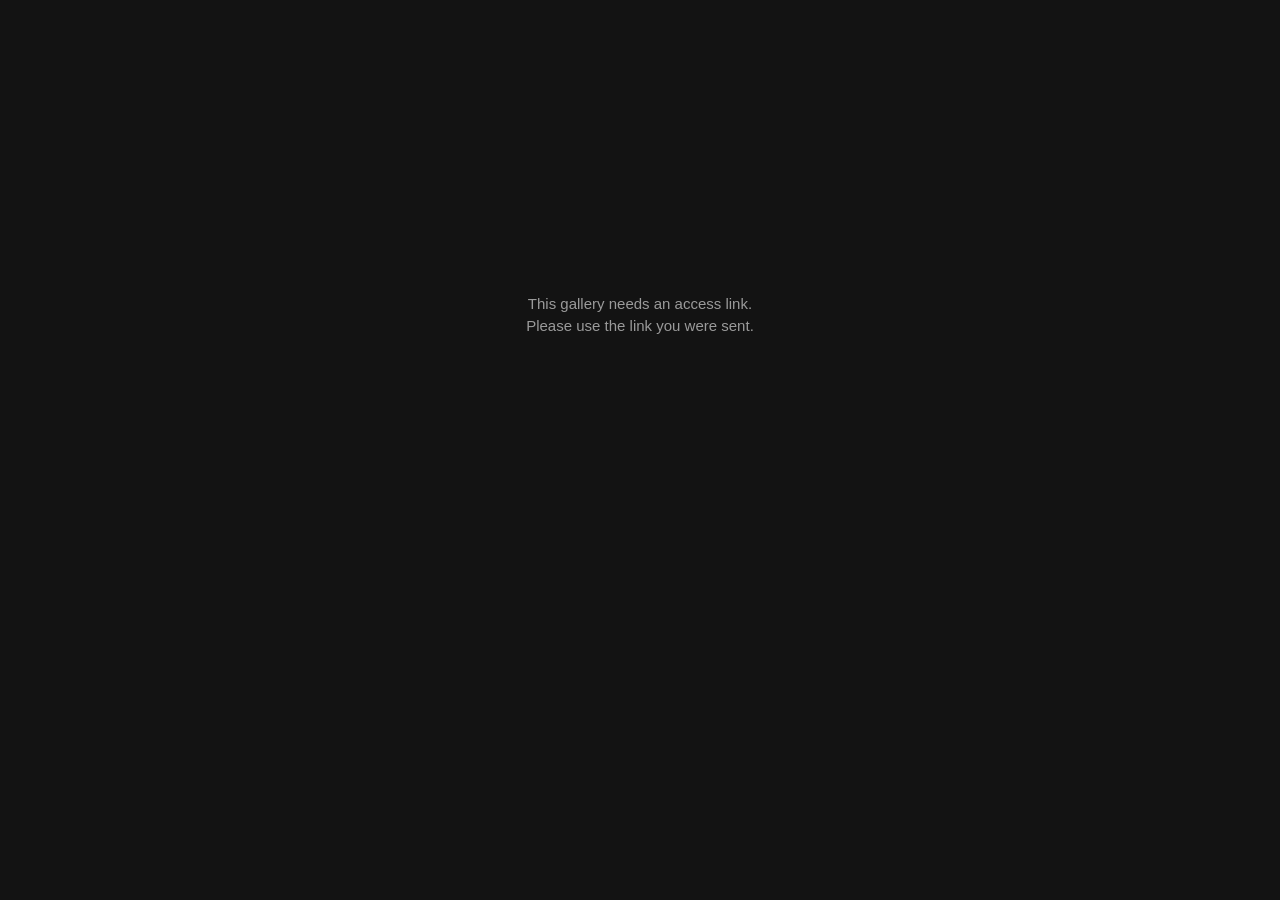
==== index.html @ 503fcd09 "Adaptive compare: up to 4 selections, 2x2 grid at 4 Co-Authored-By: Claude Fable 5 <noreply@anthropi" ====
<!doctype html>
<html lang="en">
<head>
<meta charset="utf-8">
<meta name="viewport" content="width=device-width, initial-scale=1, viewport-fit=cover">
<meta name="robots" content="noindex, nofollow">
<title>Stories From The Lens — Proof Gallery</title>
<style>
  :root {
    --bg: #131313; --panel: #1c1c1c; --panel2: #242424; --line: #303030;
    --text: #ececec; --dim: #9a9a9a; --star: #f0b429; --fav: #e05a5f;
    --accent: #7ab8ff;
  }
  * { box-sizing: border-box; margin: 0; padding: 0; -webkit-tap-highlight-color: transparent; }
  html, body { height: 100%; }
  body {
    background: var(--bg); color: var(--text);
    font: 15px/1.45 -apple-system, BlinkMacSystemFont, "Segoe UI", Roboto, Helvetica, Arial, sans-serif;
  }
  button { font: inherit; color: inherit; background: none; border: none; cursor: pointer; }
  img { display: block; max-width: 100%; }

  header {
    position: sticky; top: 0; z-index: 20; background: rgba(19,19,19,.92);
    backdrop-filter: blur(8px); border-bottom: 1px solid var(--line);
    padding: 12px 18px;
  }
  .brand { font-size: 10.5px; letter-spacing: .24em; color: var(--dim); margin-bottom: 5px; }
  .hrow { display: flex; align-items: baseline; gap: 14px; flex-wrap: wrap; }
  h1 { font-size: 17px; font-weight: 600; letter-spacing: .02em; }
  .sub { color: var(--dim); font-size: 13px; }
  .rolebadge {
    font-size: 11px; letter-spacing: .06em; text-transform: uppercase;
    border: 1px solid var(--accent); color: var(--accent);
    border-radius: 99px; padding: 2px 9px;
  }
  .progresswrap { margin-top: 10px; display: flex; align-items: center; gap: 10px; }
  .pbar { flex: 1; max-width: 260px; height: 4px; background: var(--panel2); border-radius: 99px; overflow: hidden; }
  .pbar i { display: block; height: 100%; background: var(--star); width: 0; transition: width .3s; }
  .pcount { font-size: 12px; color: var(--dim); white-space: nowrap; }

  .toolbar { display: flex; gap: 8px; margin-top: 10px; flex-wrap: wrap; align-items: center; }
  .chip {
    border: 1px solid var(--line); border-radius: 99px; padding: 5px 12px;
    font-size: 13px; color: var(--dim); transition: .15s;
  }
  .chip:hover { color: var(--text); border-color: #4a4a4a; }
  .chip.on { color: #111; background: var(--text); border-color: var(--text); font-weight: 600; }
  .chip.warn { border-color: var(--fav); color: var(--fav); }
  .spacer { flex: 1; }
  .savestate { font-size: 12px; color: var(--dim); min-width: 60px; text-align: right; }
  .savestate.err { color: var(--fav); }

  main { padding: 16px; max-width: 1500px; margin: 0 auto; }
  .grid {
    display: grid; gap: 14px;
    grid-template-columns: repeat(auto-fill, minmax(210px, 1fr));
  }
  @media (max-width: 560px) { .grid { grid-template-columns: repeat(2, 1fr); gap: 8px; } }

  .card {
    background: var(--panel); border: 1px solid var(--line); border-radius: 8px;
    overflow: hidden; transition: border-color .15s, transform .1s; position: relative;
  }
  .card:hover { border-color: #4d4d4d; }
  .card .imgwrap { aspect-ratio: 4 / 3; background: #0c0c0c; cursor: pointer; position: relative; }
  .card .imgwrap img { width: 100%; height: 100%; object-fit: cover; }
  .card.selected { outline: 2px solid var(--accent); outline-offset: -2px; }
  .selbadge {
    position: absolute; top: 8px; left: 8px; width: 24px; height: 24px; border-radius: 50%;
    background: var(--accent); color: #10233a; font-size: 13px; font-weight: 700;
    display: none; align-items: center; justify-content: center;
  }
  .card.selected .selbadge { display: flex; }
  .cardmeta { padding: 8px 10px 9px; }
  .fname { font-size: 11.5px; color: var(--dim); letter-spacing: .02em; overflow: hidden; text-overflow: ellipsis; white-space: nowrap; }
  .cardrow { display: flex; align-items: center; margin-top: 5px; gap: 8px; }
  .stars { display: inline-flex; gap: 1px; }
  .stars button { font-size: 17px; line-height: 1; color: #4d4d4d; padding: 2px 1px; transition: color .1s, transform .05s; }
  .stars button.lit { color: var(--star); }
  .stars button:active { transform: scale(1.25); }
  .cbadge { font-size: 11px; color: var(--dim); border: 1px solid var(--line); border-radius: 99px; padding: 1px 7px; margin-left: auto; }
  .cbadge:empty { display: none; }

  /* Lightbox */
  .lb {
    position: fixed; inset: 0; z-index: 50; background: rgba(10,10,10,.97);
    display: none; flex-direction: column;
  }
  .lb.open { display: flex; }
  .lbtop { display: flex; align-items: center; gap: 12px; padding: 10px 16px; }
  .lbtop .fname { font-size: 13px; }
  .lbcount { font-size: 12px; color: var(--dim); }
  .lbclose { margin-left: auto; font-size: 22px; color: var(--dim); padding: 4px 10px; }
  .lbclose:hover { color: var(--text); }
  .lbbody { flex: 1; display: flex; min-height: 0; }
  .lbstage { flex: 1; display: flex; align-items: center; justify-content: center; position: relative; min-width: 0; padding: 0 8px; }
  .lbstage img { max-width: 100%; max-height: 100%; object-fit: contain; }
  .navbtn {
    position: absolute; top: 50%; transform: translateY(-50%); font-size: 34px;
    color: rgba(255,255,255,.65); padding: 24px 14px; user-select: none; z-index: 2;
  }
  .navbtn:hover { color: #fff; }
  .navbtn.prev { left: 0; } .navbtn.next { right: 0; }
  .lbside {
    width: 320px; border-left: 1px solid var(--line); background: var(--panel);
    display: flex; flex-direction: column; padding: 16px; gap: 14px; overflow-y: auto;
  }
  .lbside .stars button { font-size: 26px; padding: 2px 3px; }
  .sidelabel { font-size: 11px; text-transform: uppercase; letter-spacing: .08em; color: var(--dim); margin-bottom: 6px; }
  .comments { display: flex; flex-direction: column; gap: 10px; }
  .comment { background: var(--panel2); border-radius: 8px; padding: 8px 11px; font-size: 13.5px; }
  .comment .who { font-size: 11px; color: var(--dim); margin-bottom: 3px; display: flex; justify-content: space-between; gap: 8px; }
  .comment .who .del { color: #6e6e6e; font-size: 11px; }
  .comment .who .del:hover { color: var(--fav); }
  .cform { display: flex; gap: 8px; }
  .cform textarea {
    flex: 1; background: var(--panel2); border: 1px solid var(--line); border-radius: 8px;
    color: var(--text); font: inherit; font-size: 13.5px; padding: 8px 10px; resize: vertical; min-height: 40px;
  }
  .cform button {
    align-self: flex-end; background: var(--text); color: #111; border-radius: 8px;
    padding: 8px 14px; font-weight: 600; font-size: 13px;
  }
  .cform button:disabled { opacity: .4; cursor: default; }
  .hint { font-size: 11.5px; color: #6c6c6c; }
  @media (max-width: 760px) {
    .lbbody { flex-direction: column; }
    .lbside { width: 100%; border-left: none; border-top: 1px solid var(--line); max-height: 46%; }
    .navbtn { font-size: 26px; padding: 18px 10px; }
  }

  /* Compare */
  .cmp { position: fixed; inset: 0; z-index: 60; background: rgba(10,10,10,.98); display: none; flex-direction: column; }
  .cmp.open { display: flex; }
  .cmptop { display: flex; align-items: center; padding: 10px 16px; gap: 12px; }
  .cmppanes { flex: 1; display: flex; gap: 10px; padding: 0 14px 14px; min-height: 0; }
  .cmppanes.grid4 { display: grid; grid-template-columns: 1fr 1fr; grid-auto-rows: minmax(0, 1fr); }
  .cmppane { flex: 1; display: flex; flex-direction: column; min-width: 0; min-height: 0; background: var(--panel); border: 1px solid var(--line); border-radius: 10px; overflow: hidden; }
  .cmppane .pimg { flex: 1; min-height: 0; display: flex; align-items: center; justify-content: center; background: #0c0c0c; }
  .cmppane .pimg img { max-width: 100%; max-height: 100%; object-fit: contain; }
  .cmpmeta { padding: 9px 12px; display: flex; align-items: center; gap: 10px; flex-wrap: wrap; }
  .cmpmeta .rm { margin-left: auto; color: var(--dim); font-size: 12px; }
  .cmpmeta .rm:hover { color: var(--fav); }
  @media (max-width: 760px) { .cmppanes { flex-direction: column; } .cmppanes.grid4 { grid-template-columns: 1fr 1fr; } }

  /* Admin summary */
  .admin { background: var(--panel); border: 1px solid var(--line); border-radius: 10px; padding: 16px; margin-bottom: 18px; }
  .admin h2 { font-size: 14px; margin-bottom: 10px; }
  .statrow { display: flex; gap: 10px; flex-wrap: wrap; margin-bottom: 12px; }
  .stat { background: var(--panel2); border-radius: 8px; padding: 8px 14px; font-size: 13px; color: var(--dim); }
  .stat b { color: var(--text); font-size: 16px; margin-right: 5px; }
  .adminbtns { display: flex; gap: 8px; flex-wrap: wrap; }

  /* Intro / compare helper */
  .intro {
    background: var(--panel); border: 1px solid var(--line); border-radius: 10px;
    padding: 14px 16px; margin-bottom: 18px; font-size: 14px; color: var(--dim);
    display: flex; gap: 16px; align-items: flex-start; flex-wrap: wrap;
  }
  .intro .body { flex: 1; min-width: 240px; }
  .intro h2 { font-size: 13px; color: var(--text); margin-bottom: 5px; }
  .intro b { color: var(--text); font-weight: 600; }
  .intro .chip { flex-shrink: 0; }
  .cmphelp {
    margin-top: 10px; font-size: 13px; color: var(--accent);
    border: 1px dashed var(--accent); border-radius: 8px; padding: 7px 12px;
  }

  .toast {
    position: fixed; bottom: 20px; left: 50%; transform: translateX(-50%); z-index: 99;
    background: var(--panel2); border: 1px solid var(--line); border-radius: 10px;
    padding: 10px 18px; font-size: 13.5px; display: none;
  }
  .center { display: flex; align-items: center; justify-content: center; min-height: 70vh; color: var(--dim); text-align: center; padding: 20px; }
  .empty { color: var(--dim); text-align: center; padding: 60px 0; }
</style>
</head>
<body>
<div id="app"><div class="center">Loading gallery…</div></div>
<div class="toast" id="toast"></div>
<script>
(function () {
  var SUPA = "https://yignpdzywcxbfhdqipav.supabase.co";
  var KEY = "eyJhbGciOiJIUzI1NiIsInR5cCI6IkpXVCJ9.eyJpc3MiOiJzdXBhYmFzZSIsInJlZiI6InlpZ25wZHp5d2N4YmZoZHFpcGF2Iiwicm9sZSI6ImFub24iLCJpYXQiOjE3NzAxMjE5MDAsImV4cCI6MjA4NTY5NzkwMH0.RLzcnZNDQBis5z6WPLqTUSeaRJxjOh9p1kk89PDtsCQ";
  var token = new URLSearchParams(location.search).get("t") || "";
  var S = { data: null, images: [], filter: "all", compareMode: false, sel: [], lbIndex: -1, pending: 0 };
  var app = document.getElementById("app");

  function rpc(name, args) {
    return fetch(SUPA + "/rest/v1/rpc/" + name, {
      method: "POST",
      headers: { "Content-Type": "application/json", "apikey": KEY, "Authorization": "Bearer " + KEY },
      body: JSON.stringify(args)
    }).then(function (r) {
      if (!r.ok) { return r.text().then(function (t) { throw new Error(t || r.status); }); }
      var ct = r.headers.get("content-type") || "";
      return ct.indexOf("json") >= 0 ? r.json() : null;
    });
  }
  function imgUrl(path) { return SUPA + "/storage/v1/object/public/proofing/" + path; }
  function esc(s) {
    return String(s).replace(/[&<>"']/g, function (c) {
      return { "&": "&amp;", "<": "&lt;", ">": "&gt;", '"': "&quot;", "'": "&#39;" }[c];
    });
  }
  function toast(msg, ms) {
    var t = document.getElementById("toast");
    t.textContent = msg; t.style.display = "block";
    clearTimeout(t._h); t._h = setTimeout(function () { t.style.display = "none"; }, ms || 2200);
  }
  function saveState(txt, err) {
    var el = document.getElementById("savestate");
    if (el) { el.textContent = txt; el.className = "savestate" + (err ? " err" : ""); }
  }

  function isAdmin() { return S.data && S.data.role === "admin"; }
  function ratedCount() {
    return S.images.filter(function (i) { return i.rating || i.comments.length; }).length;
  }
  function filtered() {
    var f = S.filter;
    return S.images.filter(function (i) {
      if (f === "all") return true;
      if (f === "unrated") return !i.rating && !i.comments.length;
      if (f === "commented") return i.comments.length > 0;
      if (f === "top") return (i.rating || 0) >= 4;
      return true;
    });
  }

  function pushFeedback(img) {
    S.pending++; saveState("Saving…");
    rpc("proof_set_feedback", { p_token: token, p_image_id: img.id, p_rating: img.rating || null, p_favorite: false })
      .then(function () { S.pending--; if (!S.pending) saveState("Saved ✓"); })
      .catch(function () { S.pending--; saveState("Save failed", true); toast("Couldn't save — check your connection and try again."); });
  }
  function setRating(img, n) {
    img.rating = (img.rating === n) ? null : n;
    pushFeedback(img); refreshImageUI(img);
  }
  function addComment(img, body, done) {
    rpc("proof_add_comment", { p_token: token, p_image_id: img.id, p_body: body })
      .then(function (c) { img.comments.push(c); refreshImageUI(img); done(true); })
      .catch(function () { toast("Couldn't post comment — try again."); done(false); });
  }
  function deleteComment(img, cid) {
    rpc("proof_delete_comment", { p_token: token, p_comment_id: cid })
      .then(function () {
        img.comments = img.comments.filter(function (c) { return c.id !== cid; });
        refreshImageUI(img);
      })
      .catch(function () { toast("Couldn't delete comment."); });
  }

  function starsHtml(img, cls) {
    var h = '<span class="stars ' + (cls || "") + '" data-img="' + img.id + '">';
    for (var n = 1; n <= 5; n++) {
      h += '<button data-star="' + n + '" aria-label="Rate ' + n + '" class="' + ((img.rating || 0) >= n ? "lit" : "") + '">' + ((img.rating || 0) >= n ? "★" : "☆") + "</button>";
    }
    return h + "</span>";
  }

  function render() {
    var g = S.data.gallery;
    var list = filtered();
    var total = S.images.length;
    var h = "";
    h += "<header><div class='brand'>STORIES FROM THE LENS</div><div class='hrow'><h1>" + esc(g.title) + "</h1>";
    h += "<span class='sub'>" + total + " photos · straight out of camera</span>";
    if (isAdmin()) h += "<span class='rolebadge'>Photographer view</span>";
    h += "</div>";
    h += "<div class='progresswrap'><div class='pbar'><i id='pfill'></i></div><span class='pcount' id='pcount'></span></div>";
    h += "<div class='toolbar'>";
    var chips = [["all", "All"], ["unrated", "To review"], ["top", "★ 4+"], ["commented", "Commented"]];
    chips.forEach(function (c) {
      h += "<button class='chip " + (S.filter === c[0] ? "on" : "") + "' data-filter='" + c[0] + "'>" + c[1] + "</button>";
    });
    h += "<span class='spacer'></span>";
    h += "<button class='chip " + (S.compareMode ? "on" : "") + "' id='cmpmode'>" + (S.compareMode ? "✕ Exit compare" : "⇄ Compare similar shots") + "</button>";
    if (S.compareMode && S.sel.length >= 2) h += "<button class='chip warn' id='cmpgo'>View side by side (" + S.sel.length + ")</button>";
    h += "<span class='savestate' id='savestate'></span>";
    h += "</div>";
    if (S.compareMode) {
      h += "<div class='cmphelp'>" + (S.sel.length < 2
        ? "Tap 2–4 similar photos below to select them — then a \"View side by side\" button will appear here."
        : S.sel.length + " selected — press \"View side by side\", or tap more photos (up to 4).") + "</div>";
    }
    h += "</header>";

    h += "<main>";
    if (isAdmin()) h += adminHtml();
    else if (!localStorage.getItem("sftl-intro-" + S.data.gallery.id)) h += introHtml();
    if (!list.length) {
      h += "<div class='empty'>Nothing in this view yet.</div>";
    } else {
      h += "<div class='grid'>";
      list.forEach(function (img) {
        var selIdx = S.sel.indexOf(img.id);
        h += "<div class='card " + (selIdx >= 0 ? "selected" : "") + "' data-card='" + img.id + "'>";
        h += "<div class='imgwrap' data-open='" + img.id + "'><img loading='lazy' src='" + imgUrl(img.thumb_path) + "' alt='" + esc(img.filename) + "'>";
        h += "<span class='selbadge'>" + (selIdx + 1) + "</span></div>";
        h += "<div class='cardmeta'><div class='fname'>" + esc(img.filename) + "</div>";
        h += "<div class='cardrow'>" + starsHtml(img) + "<span class='cbadge'>" + (img.comments.length ? "💬 " + img.comments.length : "") + "</span></div>";
        h += "</div></div>";
      });
      h += "</div>";
    }
    h += "</main>";

    h += lightboxShell();
    h += compareShell();
    app.innerHTML = h;
    updateProgress();
    bind();
  }

  function updateProgress() {
    var total = S.images.length, done = ratedCount();
    var f = document.getElementById("pfill"), c = document.getElementById("pcount");
    if (f) f.style.width = (total ? Math.round(done / total * 100) : 0) + "%";
    if (c) c.textContent = done + " of " + total + " rated";
  }

  function introHtml() {
    return "<div class='intro'><div class='body'><h2>How to review</h2>" +
      "Tap any photo to see it big, then give it stars. <b>4–5 stars means “yes, work your magic on this one”</b> — " +
      "3 is a maybe, 1–2 means skip it. You don't have to rate every single frame; rating the ones that stand out " +
      "(good or bad) is plenty. Add a comment if you'd like something specific — a crop, colour, retouching. " +
      "Torn between similar shots? Use <b>⇄ Compare</b> (top right) to view them side by side. Everything saves automatically." +
      "</div><button class='chip' id='introok'>Got it</button></div>";
  }

  function adminHtml() {
    var imgs = S.images;
    var top = imgs.filter(function (i) { return (i.rating || 0) >= 4; });
    var commented = imgs.filter(function (i) { return i.comments.length; });
    var avgArr = imgs.filter(function (i) { return i.rating; });
    var avg = avgArr.length ? (avgArr.reduce(function (a, i) { return a + i.rating; }, 0) / avgArr.length).toFixed(1) : "—";
    var h = "<div class='admin'><h2>Client feedback summary <span class='hint'>(clients are told: ★4+ = edit, 3 = maybe, 1–2 = skip)</span></h2><div class='statrow'>";
    h += "<span class='stat'><b>" + ratedCount() + "</b>/" + imgs.length + " rated</span>";
    h += "<span class='stat'><b>" + top.length + "</b>to edit (★4+)</span>";
    h += "<span class='stat'><b>" + commented.length + "</b>with comments</span>";
    h += "<span class='stat'><b>" + avg + "</b>avg rating</span>";
    h += "</div><div class='adminbtns'>";
    h += "<button class='chip' id='copysel'>Copy edit-list filenames (★4+)</button>";
    h += "<button class='chip' id='dlcsv'>Download CSV</button>";
    h += "</div></div>";
    return h;
  }

  function lightboxShell() {
    return "<div class='lb' id='lb'>" +
      "<div class='lbtop'><span class='fname' id='lbname'></span><span class='lbcount' id='lbcountEl'></span>" +
      "<button class='lbclose' id='lbclose' aria-label='Close'>✕</button></div>" +
      "<div class='lbbody'><div class='lbstage'>" +
      "<button class='navbtn prev' id='lbprev'>‹</button><img id='lbimg' src='' alt=''><button class='navbtn next' id='lbnext'>›</button>" +
      "</div><div class='lbside' id='lbside'></div></div></div>";
  }

  function lbImage() { return S.lbIndex >= 0 ? filtered()[S.lbIndex] : null; }

  function openLb(id) {
    var list = filtered();
    var ix = -1;
    list.forEach(function (im, i) { if (im.id === id) ix = i; });
    if (ix < 0) return;
    S.lbIndex = ix;
    document.getElementById("lb").classList.add("open");
    paintLb();
  }
  function closeLb() { S.lbIndex = -1; document.getElementById("lb").classList.remove("open"); }
  function navLb(d) {
    var list = filtered();
    if (!list.length) return;
    S.lbIndex = (S.lbIndex + d + list.length) % list.length;
    paintLb();
  }
  function paintLb() {
    var img = lbImage(); if (!img) return;
    var list = filtered();
    document.getElementById("lbname").textContent = img.filename;
    document.getElementById("lbcountEl").textContent = (S.lbIndex + 1) + " / " + list.length;
    var el = document.getElementById("lbimg");
    el.src = imgUrl(img.preview_path); el.alt = img.filename;
    var nxt = list[(S.lbIndex + 1) % list.length];
    if (nxt) { var pre = new Image(); pre.src = imgUrl(nxt.preview_path); }
    var side = "";
    side += "<div><div class='sidelabel'>Rating</div>" + starsHtml(img, "lbstars") +
      "<div class='hint' style='margin-top:5px'>4–5★ = edit this one · 3★ = maybe · 1–2★ = skip</div></div>";
    side += "<div style='flex:1'><div class='sidelabel'>Comments</div><div class='comments' id='lbcomments'>" + commentsHtml(img) + "</div></div>";
    side += "<div class='cform'><textarea id='cbox' placeholder='What do you think? e.g. love this one, crop tighter…'></textarea><button id='csend'>Post</button></div>";
    side += "<div class='hint'>Keys: ← → browse · 1–5 rate · 0 clear · Esc close</div>";
    document.getElementById("lbside").innerHTML = side;
    bindActionEls(document.getElementById("lbside"));
    bindSide(img);
  }
  function commentsHtml(img) {
    if (!img.comments.length) return "<div class='hint'>No comments yet.</div>";
    var mine = isAdmin() ? "photographer" : "client";
    return img.comments.map(function (c) {
      var who = c.author === mine ? "You" : (c.author === "client" ? "Client" : "Photographer");
      var del = isAdmin() ? "<button class='del' data-delc='" + c.id + "'>delete</button>" : "";
      return "<div class='comment'><div class='who'><span>" + who + " · " + new Date(c.created_at).toLocaleDateString() + "</span>" + del + "</div>" + esc(c.body) + "</div>";
    }).join("");
  }
  function bindSide(img) {
    var box = document.getElementById("cbox"), send = document.getElementById("csend");
    send.onclick = function () {
      var v = box.value.trim(); if (!v) return;
      send.disabled = true;
      addComment(img, v, function (ok) {
        send.disabled = false;
        if (ok) { box.value = ""; document.getElementById("lbcomments").innerHTML = commentsHtml(img); bindDeletes(img); }
      });
    };
    box.onkeydown = function (e) { if (e.key === "Enter" && (e.metaKey || e.ctrlKey)) send.onclick(); e.stopPropagation(); };
    bindDeletes(img);
  }
  function bindDeletes(img) {
    document.querySelectorAll("[data-delc]").forEach(function (b) {
      b.onclick = function () { deleteComment(img, b.getAttribute("data-delc")); };
    });
  }

  function compareShell() {
    return "<div class='cmp' id='cmp'><div class='cmptop'><h1 style='font-size:15px'>Compare</h1>" +
      "<span class='sub'>rate each, or remove to narrow down</span>" +
      "<button class='lbclose' id='cmpclose' aria-label='Close'>✕</button></div>" +
      "<div class='cmppanes' id='cmppanes'></div></div>";
  }
  function openCompare() {
    var panes = "";
    S.sel.forEach(function (id) {
      var img = byId(id); if (!img) return;
      panes += "<div class='cmppane' data-pane='" + img.id + "'>";
      panes += "<div class='pimg'><img src='" + imgUrl(img.preview_path) + "' alt='" + esc(img.filename) + "'></div>";
      panes += "<div class='cmpmeta'><span class='fname'>" + esc(img.filename) + "</span>" + starsHtml(img);
      panes += "<button class='rm' data-rm='" + img.id + "'>remove</button></div></div>";
    });
    var panesEl = document.getElementById("cmppanes");
    panesEl.innerHTML = panes;
    panesEl.className = "cmppanes" + (S.sel.length === 4 ? " grid4" : "");
    document.getElementById("cmp").classList.add("open");
    bindActionEls(document.getElementById("cmp"));
    document.querySelectorAll("[data-rm]").forEach(function (b) {
      b.onclick = function () {
        S.sel = S.sel.filter(function (x) { return x !== b.getAttribute("data-rm"); });
        if (S.sel.length < 2) { closeCompare(); render(); } else openCompare();
      };
    });
  }
  function closeCompare() { document.getElementById("cmp").classList.remove("open"); }

  function byId(id) {
    for (var i = 0; i < S.images.length; i++) if (S.images[i].id === id) return S.images[i];
    return null;
  }

  function refreshImageUI(img) {
    // Re-render star/fav/comment widgets for this image everywhere they appear.
    document.querySelectorAll(".stars[data-img='" + img.id + "']").forEach(function (el) {
      el.querySelectorAll("button").forEach(function (b, i) {
        var lit = (img.rating || 0) >= i + 1;
        b.className = lit ? "lit" : ""; b.textContent = lit ? "★" : "☆";
      });
    });
    var card = document.querySelector("[data-card='" + img.id + "'] .cbadge");
    if (card) card.textContent = img.comments.length ? "💬 " + img.comments.length : "";
    updateProgress();
  }

  function bindActionEls(root) {
    root.querySelectorAll(".stars[data-img]").forEach(function (el) {
      var img = byId(el.getAttribute("data-img"));
      el.querySelectorAll("button").forEach(function (b) {
        b.onclick = function (e) { e.stopPropagation(); setRating(img, parseInt(b.getAttribute("data-star"), 10)); };
      });
    });
  }

  function bind() {
    bindActionEls(document);
    document.querySelectorAll("[data-filter]").forEach(function (b) {
      b.onclick = function () { S.filter = b.getAttribute("data-filter"); render(); };
    });
    document.querySelectorAll("[data-open]").forEach(function (el) {
      el.onclick = function () {
        var id = el.getAttribute("data-open");
        if (S.compareMode) {
          var ix = S.sel.indexOf(id);
          if (ix >= 0) S.sel.splice(ix, 1);
          else if (S.sel.length < 4) S.sel.push(id);
          else { toast("Compare up to 4 at a time."); return; }
          render();
        } else openLb(id);
      };
    });
    var cm = document.getElementById("cmpmode");
    if (cm) cm.onclick = function () { S.compareMode = !S.compareMode; if (!S.compareMode) S.sel = []; render(); };
    var cg = document.getElementById("cmpgo");
    if (cg) cg.onclick = openCompare;
    document.getElementById("lbclose").onclick = closeLb;
    document.getElementById("lbprev").onclick = function () { navLb(-1); };
    document.getElementById("lbnext").onclick = function () { navLb(1); };
    document.getElementById("cmpclose").onclick = function () { closeCompare(); render(); };
    var stage = document.querySelector(".lbstage");
    var tx = null;
    stage.addEventListener("touchstart", function (e) { tx = e.touches[0].clientX; }, { passive: true });
    stage.addEventListener("touchend", function (e) {
      if (tx === null) return;
      var dx = e.changedTouches[0].clientX - tx; tx = null;
      if (Math.abs(dx) > 45) navLb(dx > 0 ? -1 : 1);
    }, { passive: true });
    var io = document.getElementById("introok");
    if (io) io.onclick = function () {
      localStorage.setItem("sftl-intro-" + S.data.gallery.id, "1");
      render();
    };
    var cp = document.getElementById("copysel");
    if (cp) cp.onclick = function () {
      var names = S.images.filter(function (i) { return (i.rating || 0) >= 4; })
        .map(function (i) { return i.filename; });
      navigator.clipboard.writeText(names.join("\n")).then(function () {
        toast("Copied " + names.length + " filenames.");
      });
    };
    var dl = document.getElementById("dlcsv");
    if (dl) dl.onclick = function () {
      var rows = [["filename", "rating", "comments"]];
      S.images.forEach(function (i) {
        rows.push([i.filename, i.rating || "",
          i.comments.map(function (c) { return c.author + ": " + c.body.replace(/\s+/g, " "); }).join(" | ")]);
      });
      var csv = rows.map(function (r) {
        return r.map(function (v) { return '"' + String(v).replace(/"/g, '""') + '"'; }).join(",");
      }).join("\n");
      var a = document.createElement("a");
      a.href = URL.createObjectURL(new Blob([csv], { type: "text/csv" }));
      a.download = (S.data.gallery.slug || "gallery") + "-proofs-feedback.csv"; a.click();
    };
  }

  document.addEventListener("keydown", function (e) {
    if (document.getElementById("cmp") && document.getElementById("cmp").classList.contains("open")) {
      if (e.key === "Escape") { closeCompare(); render(); }
      return;
    }
    var img = lbImage(); if (!img) return;
    if (e.target && e.target.tagName === "TEXTAREA") return;
    if (e.key === "Escape") closeLb();
    else if (e.key === "ArrowLeft") navLb(-1);
    else if (e.key === "ArrowRight") navLb(1);
    else if (e.key >= "1" && e.key <= "5") setRating(img, parseInt(e.key, 10));
    else if (e.key === "0") { img.rating = null; pushFeedback(img); refreshImageUI(img); }
  });

  if (!token) {
    app.innerHTML = "<div class='center'>This gallery needs an access link.<br>Please use the link you were sent.</div>";
    return;
  }
  rpc("proof_get_gallery", { p_token: token })
    .then(function (data) {
      S.data = data;
      S.images = data.images || [];
      document.title = "SFTL · " + data.gallery.title;
      render();
    })
    .catch(function () {
      app.innerHTML = "<div class='center'>This link isn't valid or has expired.<br>Please check with your photographer.</div>";
    });
})();
</script>
</body>
</html>
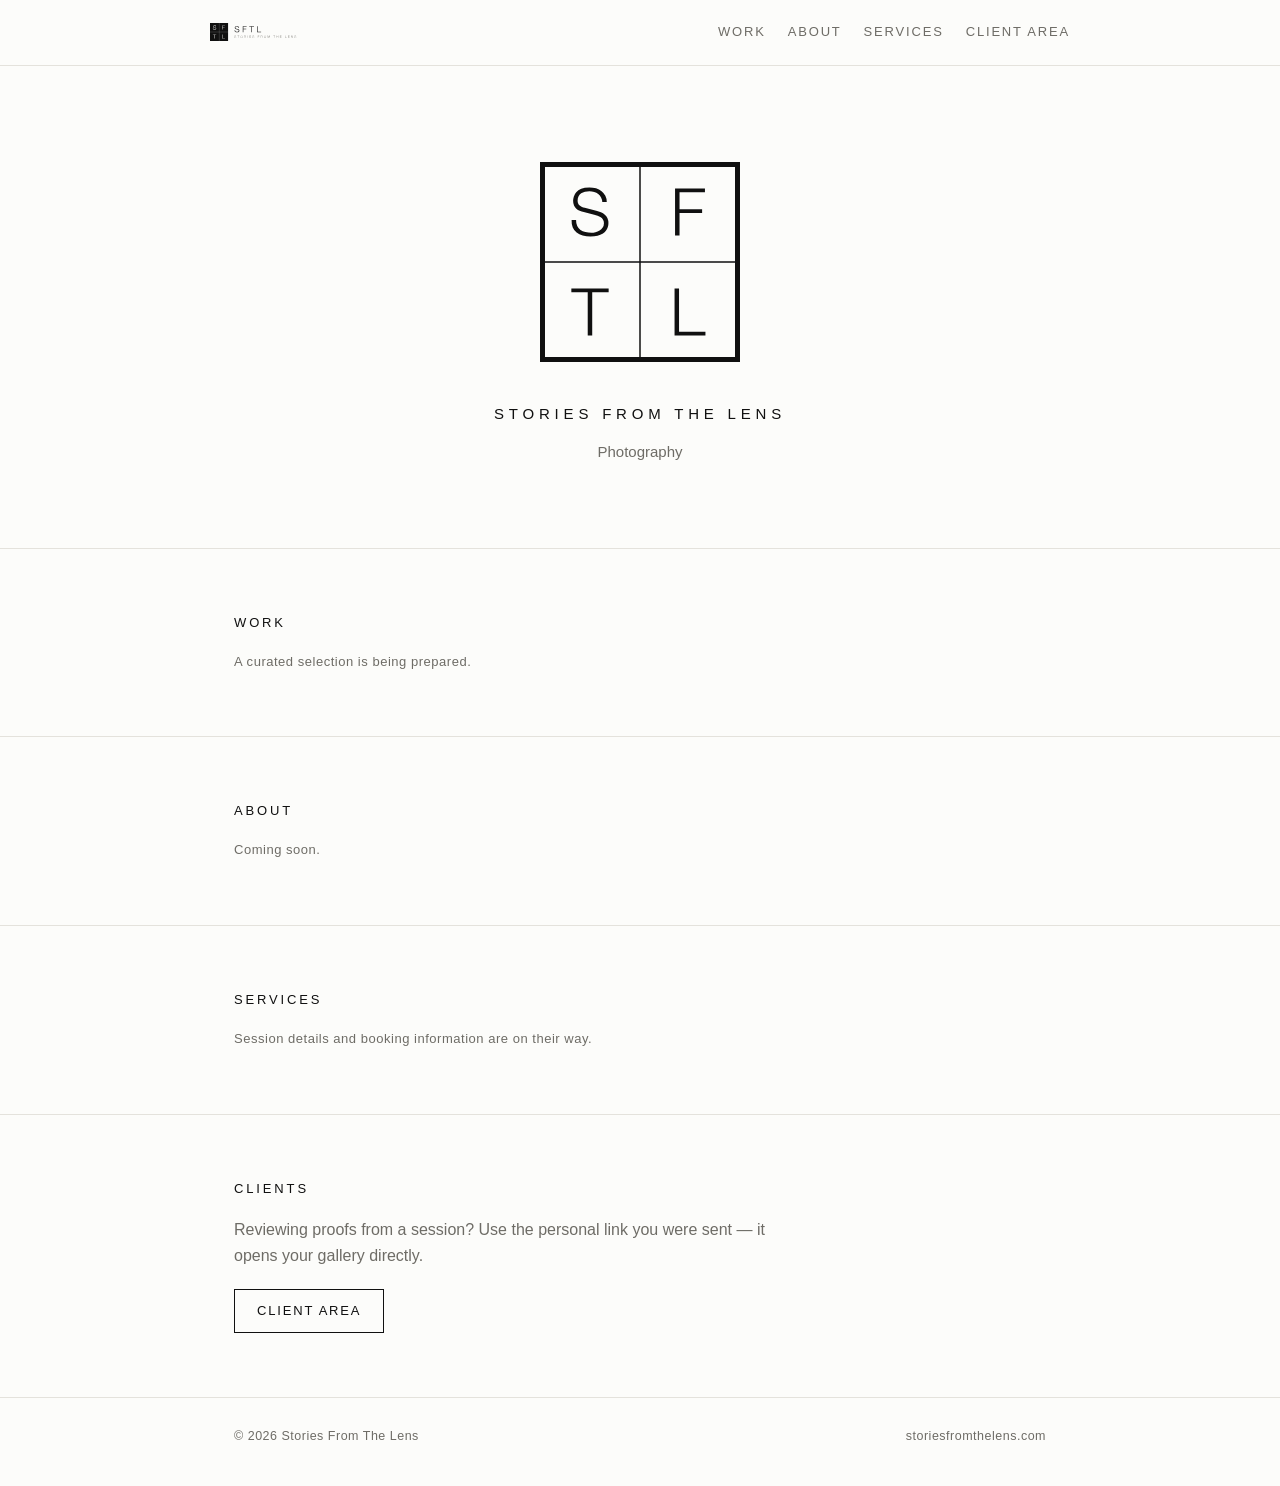
==== commit b88f98ef: "Restructure: marketing site at root, proofing portal at /client/, SFTL branding - Proofing app moved" ====
--- a/index.html
+++ b/index.html
@@ -1,575 +1,137 @@
 <!doctype html>
 <html lang="en">
 <head>
+<script>
+/* Proofing links sent to clients before the site restructure point at the
+   root with a ?t= token — forward them to the client portal untouched. */
+(function () {
+  if (/[?&]t=/.test(location.search)) {
+    location.replace("client/" + location.search + location.hash);
+  }
+})();
+</script>
 <meta charset="utf-8">
 <meta name="viewport" content="width=device-width, initial-scale=1, viewport-fit=cover">
-<meta name="robots" content="noindex, nofollow">
-<title>Stories From The Lens — Proof Gallery</title>
+<title>Stories From The Lens — Photography</title>
+<meta name="description" content="Stories From The Lens — photography. Portfolio, sessions, and client galleries.">
+<link rel="icon" type="image/svg+xml" href="assets/brand/favicon.svg">
+<link rel="icon" type="image/png" sizes="32x32" href="assets/brand/favicon-32.png">
+<link rel="icon" type="image/png" sizes="16x16" href="assets/brand/favicon-16.png">
+<link rel="apple-touch-icon" href="assets/brand/favicon-180.png">
 <style>
   :root {
-    --bg: #131313; --panel: #1c1c1c; --panel2: #242424; --line: #303030;
-    --text: #ececec; --dim: #9a9a9a; --star: #f0b429; --fav: #e05a5f;
-    --accent: #7ab8ff;
+    --ink: #101010; --paper: #FCFCFA; --grey: #6E6C66; --line: #E4E2DC;
   }
-  * { box-sizing: border-box; margin: 0; padding: 0; -webkit-tap-highlight-color: transparent; }
-  html, body { height: 100%; }
+  * { box-sizing: border-box; margin: 0; padding: 0; }
   body {
-    background: var(--bg); color: var(--text);
-    font: 15px/1.45 -apple-system, BlinkMacSystemFont, "Segoe UI", Roboto, Helvetica, Arial, sans-serif;
+    background: var(--paper); color: var(--ink);
+    font: 16px/1.6 "Helvetica Neue", -apple-system, BlinkMacSystemFont, Helvetica, Arial, sans-serif;
+    font-weight: 300;
   }
-  button { font: inherit; color: inherit; background: none; border: none; cursor: pointer; }
+  a { color: inherit; }
   img { display: block; max-width: 100%; }
 
-  header {
-    position: sticky; top: 0; z-index: 20; background: rgba(19,19,19,.92);
-    backdrop-filter: blur(8px); border-bottom: 1px solid var(--line);
-    padding: 12px 18px;
+  .wrap { max-width: 860px; margin: 0 auto; padding: 0 24px; }
+
+  header { border-bottom: 1px solid var(--line); }
+  .nav {
+    display: flex; align-items: center; gap: 28px;
+    padding: 22px 0;
   }
-  .brand { font-size: 10.5px; letter-spacing: .24em; color: var(--dim); margin-bottom: 5px; }
-  .hrow { display: flex; align-items: baseline; gap: 14px; flex-wrap: wrap; }
-  h1 { font-size: 17px; font-weight: 600; letter-spacing: .02em; }
-  .sub { color: var(--dim); font-size: 13px; }
-  .rolebadge {
-    font-size: 11px; letter-spacing: .06em; text-transform: uppercase;
-    border: 1px solid var(--accent); color: var(--accent);
-    border-radius: 99px; padding: 2px 9px;
+  .nav img { height: 18px; }
+  .nav .links { margin-left: auto; display: flex; gap: 22px; flex-wrap: wrap; }
+  .nav a {
+    font-size: 13px; letter-spacing: .14em; text-transform: uppercase;
+    text-decoration: none; color: var(--grey);
   }
-  .progresswrap { margin-top: 10px; display: flex; align-items: center; gap: 10px; }
-  .pbar { flex: 1; max-width: 260px; height: 4px; background: var(--panel2); border-radius: 99px; overflow: hidden; }
-  .pbar i { display: block; height: 100%; background: var(--star); width: 0; transition: width .3s; }
-  .pcount { font-size: 12px; color: var(--dim); white-space: nowrap; }
+  .nav a:hover { color: var(--ink); }
 
-  .toolbar { display: flex; gap: 8px; margin-top: 10px; flex-wrap: wrap; align-items: center; }
-  .chip {
-    border: 1px solid var(--line); border-radius: 99px; padding: 5px 12px;
-    font-size: 13px; color: var(--dim); transition: .15s;
+  .hero { padding: 96px 0 84px; text-align: center; }
+  .hero img { height: 200px; margin: 0 auto 40px; }
+  .hero h1 {
+    font-size: 15px; font-weight: 400; letter-spacing: .32em;
+    text-transform: uppercase;
   }
-  .chip:hover { color: var(--text); border-color: #4a4a4a; }
-  .chip.on { color: #111; background: var(--text); border-color: var(--text); font-weight: 600; }
-  .chip.warn { border-color: var(--fav); color: var(--fav); }
-  .spacer { flex: 1; }
-  .savestate { font-size: 12px; color: var(--dim); min-width: 60px; text-align: right; }
-  .savestate.err { color: var(--fav); }
+  .hero p { color: var(--grey); margin-top: 14px; font-size: 15px; }
 
-  main { padding: 16px; max-width: 1500px; margin: 0 auto; }
-  .grid {
-    display: grid; gap: 14px;
-    grid-template-columns: repeat(auto-fill, minmax(210px, 1fr));
+  section { border-top: 1px solid var(--line); padding: 64px 0; }
+  section h2 {
+    font-size: 13px; font-weight: 400; letter-spacing: .22em;
+    text-transform: uppercase; margin-bottom: 18px;
   }
-  @media (max-width: 560px) { .grid { grid-template-columns: repeat(2, 1fr); gap: 8px; } }
+  section p { color: var(--grey); max-width: 560px; }
+  .soon { font-size: 13px; letter-spacing: .04em; }
 
-  .card {
-    background: var(--panel); border: 1px solid var(--line); border-radius: 8px;
-    overflow: hidden; transition: border-color .15s, transform .1s; position: relative;
+  .portal {
+    margin-top: 20px; display: inline-block;
+    border: 1px solid var(--ink); padding: 11px 22px;
+    font-size: 13px; letter-spacing: .14em; text-transform: uppercase;
+    text-decoration: none;
   }
-  .card:hover { border-color: #4d4d4d; }
-  .card .imgwrap { aspect-ratio: 4 / 3; background: #0c0c0c; cursor: pointer; position: relative; }
-  .card .imgwrap img { width: 100%; height: 100%; object-fit: cover; }
-  .card.selected { outline: 2px solid var(--accent); outline-offset: -2px; }
-  .selbadge {
-    position: absolute; top: 8px; left: 8px; width: 24px; height: 24px; border-radius: 50%;
-    background: var(--accent); color: #10233a; font-size: 13px; font-weight: 700;
-    display: none; align-items: center; justify-content: center;
+  .portal:hover { background: var(--ink); color: var(--paper); }
+
+  footer {
+    border-top: 1px solid var(--line); padding: 28px 0 40px;
+    font-size: 12.5px; color: var(--grey); letter-spacing: .04em;
+    display: flex; gap: 16px; flex-wrap: wrap;
   }
-  .card.selected .selbadge { display: flex; }
-  .cardmeta { padding: 8px 10px 9px; }
-  .fname { font-size: 11.5px; color: var(--dim); letter-spacing: .02em; overflow: hidden; text-overflow: ellipsis; white-space: nowrap; }
-  .cardrow { display: flex; align-items: center; margin-top: 5px; gap: 8px; }
-  .stars { display: inline-flex; gap: 1px; }
-  .stars button { font-size: 17px; line-height: 1; color: #4d4d4d; padding: 2px 1px; transition: color .1s, transform .05s; }
-  .stars button.lit { color: var(--star); }
-  .stars button:active { transform: scale(1.25); }
-  .cbadge { font-size: 11px; color: var(--dim); border: 1px solid var(--line); border-radius: 99px; padding: 1px 7px; margin-left: auto; }
-  .cbadge:empty { display: none; }
-
-  /* Lightbox */
-  .lb {
-    position: fixed; inset: 0; z-index: 50; background: rgba(10,10,10,.97);
-    display: none; flex-direction: column;
-  }
-  .lb.open { display: flex; }
-  .lbtop { display: flex; align-items: center; gap: 12px; padding: 10px 16px; }
-  .lbtop .fname { font-size: 13px; }
-  .lbcount { font-size: 12px; color: var(--dim); }
-  .lbclose { margin-left: auto; font-size: 22px; color: var(--dim); padding: 4px 10px; }
-  .lbclose:hover { color: var(--text); }
-  .lbbody { flex: 1; display: flex; min-height: 0; }
-  .lbstage { flex: 1; display: flex; align-items: center; justify-content: center; position: relative; min-width: 0; padding: 0 8px; }
-  .lbstage img { max-width: 100%; max-height: 100%; object-fit: contain; }
-  .navbtn {
-    position: absolute; top: 50%; transform: translateY(-50%); font-size: 34px;
-    color: rgba(255,255,255,.65); padding: 24px 14px; user-select: none; z-index: 2;
-  }
-  .navbtn:hover { color: #fff; }
-  .navbtn.prev { left: 0; } .navbtn.next { right: 0; }
-  .lbside {
-    width: 320px; border-left: 1px solid var(--line); background: var(--panel);
-    display: flex; flex-direction: column; padding: 16px; gap: 14px; overflow-y: auto;
-  }
-  .lbside .stars button { font-size: 26px; padding: 2px 3px; }
-  .sidelabel { font-size: 11px; text-transform: uppercase; letter-spacing: .08em; color: var(--dim); margin-bottom: 6px; }
-  .comments { display: flex; flex-direction: column; gap: 10px; }
-  .comment { background: var(--panel2); border-radius: 8px; padding: 8px 11px; font-size: 13.5px; }
-  .comment .who { font-size: 11px; color: var(--dim); margin-bottom: 3px; display: flex; justify-content: space-between; gap: 8px; }
-  .comment .who .del { color: #6e6e6e; font-size: 11px; }
-  .comment .who .del:hover { color: var(--fav); }
-  .cform { display: flex; gap: 8px; }
-  .cform textarea {
-    flex: 1; background: var(--panel2); border: 1px solid var(--line); border-radius: 8px;
-    color: var(--text); font: inherit; font-size: 13.5px; padding: 8px 10px; resize: vertical; min-height: 40px;
-  }
-  .cform button {
-    align-self: flex-end; background: var(--text); color: #111; border-radius: 8px;
-    padding: 8px 14px; font-weight: 600; font-size: 13px;
-  }
-  .cform button:disabled { opacity: .4; cursor: default; }
-  .hint { font-size: 11.5px; color: #6c6c6c; }
-  @media (max-width: 760px) {
-    .lbbody { flex-direction: column; }
-    .lbside { width: 100%; border-left: none; border-top: 1px solid var(--line); max-height: 46%; }
-    .navbtn { font-size: 26px; padding: 18px 10px; }
-  }
-
-  /* Compare */
-  .cmp { position: fixed; inset: 0; z-index: 60; background: rgba(10,10,10,.98); display: none; flex-direction: column; }
-  .cmp.open { display: flex; }
-  .cmptop { display: flex; align-items: center; padding: 10px 16px; gap: 12px; }
-  .cmppanes { flex: 1; display: flex; gap: 10px; padding: 0 14px 14px; min-height: 0; }
-  .cmppanes.grid4 { display: grid; grid-template-columns: 1fr 1fr; grid-auto-rows: minmax(0, 1fr); }
-  .cmppane { flex: 1; display: flex; flex-direction: column; min-width: 0; min-height: 0; background: var(--panel); border: 1px solid var(--line); border-radius: 10px; overflow: hidden; }
-  .cmppane .pimg { flex: 1; min-height: 0; display: flex; align-items: center; justify-content: center; background: #0c0c0c; }
-  .cmppane .pimg img { max-width: 100%; max-height: 100%; object-fit: contain; }
-  .cmpmeta { padding: 9px 12px; display: flex; align-items: center; gap: 10px; flex-wrap: wrap; }
-  .cmpmeta .rm { margin-left: auto; color: var(--dim); font-size: 12px; }
-  .cmpmeta .rm:hover { color: var(--fav); }
-  @media (max-width: 760px) { .cmppanes { flex-direction: column; } .cmppanes.grid4 { grid-template-columns: 1fr 1fr; } }
-
-  /* Admin summary */
-  .admin { background: var(--panel); border: 1px solid var(--line); border-radius: 10px; padding: 16px; margin-bottom: 18px; }
-  .admin h2 { font-size: 14px; margin-bottom: 10px; }
-  .statrow { display: flex; gap: 10px; flex-wrap: wrap; margin-bottom: 12px; }
-  .stat { background: var(--panel2); border-radius: 8px; padding: 8px 14px; font-size: 13px; color: var(--dim); }
-  .stat b { color: var(--text); font-size: 16px; margin-right: 5px; }
-  .adminbtns { display: flex; gap: 8px; flex-wrap: wrap; }
-
-  /* Intro / compare helper */
-  .intro {
-    background: var(--panel); border: 1px solid var(--line); border-radius: 10px;
-    padding: 14px 16px; margin-bottom: 18px; font-size: 14px; color: var(--dim);
-    display: flex; gap: 16px; align-items: flex-start; flex-wrap: wrap;
-  }
-  .intro .body { flex: 1; min-width: 240px; }
-  .intro h2 { font-size: 13px; color: var(--text); margin-bottom: 5px; }
-  .intro b { color: var(--text); font-weight: 600; }
-  .intro .chip { flex-shrink: 0; }
-  .cmphelp {
-    margin-top: 10px; font-size: 13px; color: var(--accent);
-    border: 1px dashed var(--accent); border-radius: 8px; padding: 7px 12px;
-  }
-
-  .toast {
-    position: fixed; bottom: 20px; left: 50%; transform: translateX(-50%); z-index: 99;
-    background: var(--panel2); border: 1px solid var(--line); border-radius: 10px;
-    padding: 10px 18px; font-size: 13.5px; display: none;
-  }
-  .center { display: flex; align-items: center; justify-content: center; min-height: 70vh; color: var(--dim); text-align: center; padding: 20px; }
-  .empty { color: var(--dim); text-align: center; padding: 60px 0; }
+  footer .right { margin-left: auto; }
 </style>
 </head>
 <body>
-<div id="app"><div class="center">Loading gallery…</div></div>
-<div class="toast" id="toast"></div>
-<script>
-(function () {
-  var SUPA = "https://yignpdzywcxbfhdqipav.supabase.co";
-  var KEY = "eyJhbGciOiJIUzI1NiIsInR5cCI6IkpXVCJ9.eyJpc3MiOiJzdXBhYmFzZSIsInJlZiI6InlpZ25wZHp5d2N4YmZoZHFpcGF2Iiwicm9sZSI6ImFub24iLCJpYXQiOjE3NzAxMjE5MDAsImV4cCI6MjA4NTY5NzkwMH0.RLzcnZNDQBis5z6WPLqTUSeaRJxjOh9p1kk89PDtsCQ";
-  var token = new URLSearchParams(location.search).get("t") || "";
-  var S = { data: null, images: [], filter: "all", compareMode: false, sel: [], lbIndex: -1, pending: 0 };
-  var app = document.getElementById("app");
+<header>
+  <div class="wrap nav">
+    <img src="assets/brand/sftl-lockup.svg" alt="Stories From The Lens">
+    <nav class="links">
+      <a href="#work">Work</a>
+      <a href="#about">About</a>
+      <a href="#services">Services</a>
+      <a href="client/">Client area</a>
+    </nav>
+  </div>
+</header>
 
-  function rpc(name, args) {
-    return fetch(SUPA + "/rest/v1/rpc/" + name, {
-      method: "POST",
-      headers: { "Content-Type": "application/json", "apikey": KEY, "Authorization": "Bearer " + KEY },
-      body: JSON.stringify(args)
-    }).then(function (r) {
-      if (!r.ok) { return r.text().then(function (t) { throw new Error(t || r.status); }); }
-      var ct = r.headers.get("content-type") || "";
-      return ct.indexOf("json") >= 0 ? r.json() : null;
-    });
-  }
-  function imgUrl(path) { return SUPA + "/storage/v1/object/public/proofing/" + path; }
-  function esc(s) {
-    return String(s).replace(/[&<>"']/g, function (c) {
-      return { "&": "&amp;", "<": "&lt;", ">": "&gt;", '"': "&quot;", "'": "&#39;" }[c];
-    });
-  }
-  function toast(msg, ms) {
-    var t = document.getElementById("toast");
-    t.textContent = msg; t.style.display = "block";
-    clearTimeout(t._h); t._h = setTimeout(function () { t.style.display = "none"; }, ms || 2200);
-  }
-  function saveState(txt, err) {
-    var el = document.getElementById("savestate");
-    if (el) { el.textContent = txt; el.className = "savestate" + (err ? " err" : ""); }
-  }
+<div class="hero wrap">
+  <img src="assets/brand/sftl-mark-light.svg" alt="">
+  <h1>Stories From The Lens</h1>
+  <p>Photography</p>
+</div>
 
-  function isAdmin() { return S.data && S.data.role === "admin"; }
-  function ratedCount() {
-    return S.images.filter(function (i) { return i.rating || i.comments.length; }).length;
-  }
-  function filtered() {
-    var f = S.filter;
-    return S.images.filter(function (i) {
-      if (f === "all") return true;
-      if (f === "unrated") return !i.rating && !i.comments.length;
-      if (f === "commented") return i.comments.length > 0;
-      if (f === "top") return (i.rating || 0) >= 4;
-      return true;
-    });
-  }
+<section id="work">
+  <div class="wrap">
+    <h2>Work</h2>
+    <p class="soon">A curated selection is being prepared.</p>
+  </div>
+</section>
 
-  function pushFeedback(img) {
-    S.pending++; saveState("Saving…");
-    rpc("proof_set_feedback", { p_token: token, p_image_id: img.id, p_rating: img.rating || null, p_favorite: false })
-      .then(function () { S.pending--; if (!S.pending) saveState("Saved ✓"); })
-      .catch(function () { S.pending--; saveState("Save failed", true); toast("Couldn't save — check your connection and try again."); });
-  }
-  function setRating(img, n) {
-    img.rating = (img.rating === n) ? null : n;
-    pushFeedback(img); refreshImageUI(img);
-  }
-  function addComment(img, body, done) {
-    rpc("proof_add_comment", { p_token: token, p_image_id: img.id, p_body: body })
-      .then(function (c) { img.comments.push(c); refreshImageUI(img); done(true); })
-      .catch(function () { toast("Couldn't post comment — try again."); done(false); });
-  }
-  function deleteComment(img, cid) {
-    rpc("proof_delete_comment", { p_token: token, p_comment_id: cid })
-      .then(function () {
-        img.comments = img.comments.filter(function (c) { return c.id !== cid; });
-        refreshImageUI(img);
-      })
-      .catch(function () { toast("Couldn't delete comment."); });
-  }
+<section id="about">
+  <div class="wrap">
+    <h2>About</h2>
+    <p class="soon">Coming soon.</p>
+  </div>
+</section>
 
-  function starsHtml(img, cls) {
-    var h = '<span class="stars ' + (cls || "") + '" data-img="' + img.id + '">';
-    for (var n = 1; n <= 5; n++) {
-      h += '<button data-star="' + n + '" aria-label="Rate ' + n + '" class="' + ((img.rating || 0) >= n ? "lit" : "") + '">' + ((img.rating || 0) >= n ? "★" : "☆") + "</button>";
-    }
-    return h + "</span>";
-  }
+<section id="services">
+  <div class="wrap">
+    <h2>Services</h2>
+    <p class="soon">Session details and booking information are on their way.</p>
+  </div>
+</section>
 
-  function render() {
-    var g = S.data.gallery;
-    var list = filtered();
-    var total = S.images.length;
-    var h = "";
-    h += "<header><div class='brand'>STORIES FROM THE LENS</div><div class='hrow'><h1>" + esc(g.title) + "</h1>";
-    h += "<span class='sub'>" + total + " photos · straight out of camera</span>";
-    if (isAdmin()) h += "<span class='rolebadge'>Photographer view</span>";
-    h += "</div>";
-    h += "<div class='progresswrap'><div class='pbar'><i id='pfill'></i></div><span class='pcount' id='pcount'></span></div>";
-    h += "<div class='toolbar'>";
-    var chips = [["all", "All"], ["unrated", "To review"], ["top", "★ 4+"], ["commented", "Commented"]];
-    chips.forEach(function (c) {
-      h += "<button class='chip " + (S.filter === c[0] ? "on" : "") + "' data-filter='" + c[0] + "'>" + c[1] + "</button>";
-    });
-    h += "<span class='spacer'></span>";
-    h += "<button class='chip " + (S.compareMode ? "on" : "") + "' id='cmpmode'>" + (S.compareMode ? "✕ Exit compare" : "⇄ Compare similar shots") + "</button>";
-    if (S.compareMode && S.sel.length >= 2) h += "<button class='chip warn' id='cmpgo'>View side by side (" + S.sel.length + ")</button>";
-    h += "<span class='savestate' id='savestate'></span>";
-    h += "</div>";
-    if (S.compareMode) {
-      h += "<div class='cmphelp'>" + (S.sel.length < 2
-        ? "Tap 2–4 similar photos below to select them — then a \"View side by side\" button will appear here."
-        : S.sel.length + " selected — press \"View side by side\", or tap more photos (up to 4).") + "</div>";
-    }
-    h += "</header>";
+<section id="client">
+  <div class="wrap">
+    <h2>Clients</h2>
+    <p>Reviewing proofs from a session? Use the personal link you were
+    sent — it opens your gallery directly.</p>
+    <a class="portal" href="client/">Client area</a>
+  </div>
+</section>
 
-    h += "<main>";
-    if (isAdmin()) h += adminHtml();
-    else if (!localStorage.getItem("sftl-intro-" + S.data.gallery.id)) h += introHtml();
-    if (!list.length) {
-      h += "<div class='empty'>Nothing in this view yet.</div>";
-    } else {
-      h += "<div class='grid'>";
-      list.forEach(function (img) {
-        var selIdx = S.sel.indexOf(img.id);
-        h += "<div class='card " + (selIdx >= 0 ? "selected" : "") + "' data-card='" + img.id + "'>";
-        h += "<div class='imgwrap' data-open='" + img.id + "'><img loading='lazy' src='" + imgUrl(img.thumb_path) + "' alt='" + esc(img.filename) + "'>";
-        h += "<span class='selbadge'>" + (selIdx + 1) + "</span></div>";
-        h += "<div class='cardmeta'><div class='fname'>" + esc(img.filename) + "</div>";
-        h += "<div class='cardrow'>" + starsHtml(img) + "<span class='cbadge'>" + (img.comments.length ? "💬 " + img.comments.length : "") + "</span></div>";
-        h += "</div></div>";
-      });
-      h += "</div>";
-    }
-    h += "</main>";
-
-    h += lightboxShell();
-    h += compareShell();
-    app.innerHTML = h;
-    updateProgress();
-    bind();
-  }
-
-  function updateProgress() {
-    var total = S.images.length, done = ratedCount();
-    var f = document.getElementById("pfill"), c = document.getElementById("pcount");
-    if (f) f.style.width = (total ? Math.round(done / total * 100) : 0) + "%";
-    if (c) c.textContent = done + " of " + total + " rated";
-  }
-
-  function introHtml() {
-    return "<div class='intro'><div class='body'><h2>How to review</h2>" +
-      "Tap any photo to see it big, then give it stars. <b>4–5 stars means “yes, work your magic on this one”</b> — " +
-      "3 is a maybe, 1–2 means skip it. You don't have to rate every single frame; rating the ones that stand out " +
-      "(good or bad) is plenty. Add a comment if you'd like something specific — a crop, colour, retouching. " +
-      "Torn between similar shots? Use <b>⇄ Compare</b> (top right) to view them side by side. Everything saves automatically." +
-      "</div><button class='chip' id='introok'>Got it</button></div>";
-  }
-
-  function adminHtml() {
-    var imgs = S.images;
-    var top = imgs.filter(function (i) { return (i.rating || 0) >= 4; });
-    var commented = imgs.filter(function (i) { return i.comments.length; });
-    var avgArr = imgs.filter(function (i) { return i.rating; });
-    var avg = avgArr.length ? (avgArr.reduce(function (a, i) { return a + i.rating; }, 0) / avgArr.length).toFixed(1) : "—";
-    var h = "<div class='admin'><h2>Client feedback summary <span class='hint'>(clients are told: ★4+ = edit, 3 = maybe, 1–2 = skip)</span></h2><div class='statrow'>";
-    h += "<span class='stat'><b>" + ratedCount() + "</b>/" + imgs.length + " rated</span>";
-    h += "<span class='stat'><b>" + top.length + "</b>to edit (★4+)</span>";
-    h += "<span class='stat'><b>" + commented.length + "</b>with comments</span>";
-    h += "<span class='stat'><b>" + avg + "</b>avg rating</span>";
-    h += "</div><div class='adminbtns'>";
-    h += "<button class='chip' id='copysel'>Copy edit-list filenames (★4+)</button>";
-    h += "<button class='chip' id='dlcsv'>Download CSV</button>";
-    h += "</div></div>";
-    return h;
-  }
-
-  function lightboxShell() {
-    return "<div class='lb' id='lb'>" +
-      "<div class='lbtop'><span class='fname' id='lbname'></span><span class='lbcount' id='lbcountEl'></span>" +
-      "<button class='lbclose' id='lbclose' aria-label='Close'>✕</button></div>" +
-      "<div class='lbbody'><div class='lbstage'>" +
-      "<button class='navbtn prev' id='lbprev'>‹</button><img id='lbimg' src='' alt=''><button class='navbtn next' id='lbnext'>›</button>" +
-      "</div><div class='lbside' id='lbside'></div></div></div>";
-  }
-
-  function lbImage() { return S.lbIndex >= 0 ? filtered()[S.lbIndex] : null; }
-
-  function openLb(id) {
-    var list = filtered();
-    var ix = -1;
-    list.forEach(function (im, i) { if (im.id === id) ix = i; });
-    if (ix < 0) return;
-    S.lbIndex = ix;
-    document.getElementById("lb").classList.add("open");
-    paintLb();
-  }
-  function closeLb() { S.lbIndex = -1; document.getElementById("lb").classList.remove("open"); }
-  function navLb(d) {
-    var list = filtered();
-    if (!list.length) return;
-    S.lbIndex = (S.lbIndex + d + list.length) % list.length;
-    paintLb();
-  }
-  function paintLb() {
-    var img = lbImage(); if (!img) return;
-    var list = filtered();
-    document.getElementById("lbname").textContent = img.filename;
-    document.getElementById("lbcountEl").textContent = (S.lbIndex + 1) + " / " + list.length;
-    var el = document.getElementById("lbimg");
-    el.src = imgUrl(img.preview_path); el.alt = img.filename;
-    var nxt = list[(S.lbIndex + 1) % list.length];
-    if (nxt) { var pre = new Image(); pre.src = imgUrl(nxt.preview_path); }
-    var side = "";
-    side += "<div><div class='sidelabel'>Rating</div>" + starsHtml(img, "lbstars") +
-      "<div class='hint' style='margin-top:5px'>4–5★ = edit this one · 3★ = maybe · 1–2★ = skip</div></div>";
-    side += "<div style='flex:1'><div class='sidelabel'>Comments</div><div class='comments' id='lbcomments'>" + commentsHtml(img) + "</div></div>";
-    side += "<div class='cform'><textarea id='cbox' placeholder='What do you think? e.g. love this one, crop tighter…'></textarea><button id='csend'>Post</button></div>";
-    side += "<div class='hint'>Keys: ← → browse · 1–5 rate · 0 clear · Esc close</div>";
-    document.getElementById("lbside").innerHTML = side;
-    bindActionEls(document.getElementById("lbside"));
-    bindSide(img);
-  }
-  function commentsHtml(img) {
-    if (!img.comments.length) return "<div class='hint'>No comments yet.</div>";
-    var mine = isAdmin() ? "photographer" : "client";
-    return img.comments.map(function (c) {
-      var who = c.author === mine ? "You" : (c.author === "client" ? "Client" : "Photographer");
-      var del = isAdmin() ? "<button class='del' data-delc='" + c.id + "'>delete</button>" : "";
-      return "<div class='comment'><div class='who'><span>" + who + " · " + new Date(c.created_at).toLocaleDateString() + "</span>" + del + "</div>" + esc(c.body) + "</div>";
-    }).join("");
-  }
-  function bindSide(img) {
-    var box = document.getElementById("cbox"), send = document.getElementById("csend");
-    send.onclick = function () {
-      var v = box.value.trim(); if (!v) return;
-      send.disabled = true;
-      addComment(img, v, function (ok) {
-        send.disabled = false;
-        if (ok) { box.value = ""; document.getElementById("lbcomments").innerHTML = commentsHtml(img); bindDeletes(img); }
-      });
-    };
-    box.onkeydown = function (e) { if (e.key === "Enter" && (e.metaKey || e.ctrlKey)) send.onclick(); e.stopPropagation(); };
-    bindDeletes(img);
-  }
-  function bindDeletes(img) {
-    document.querySelectorAll("[data-delc]").forEach(function (b) {
-      b.onclick = function () { deleteComment(img, b.getAttribute("data-delc")); };
-    });
-  }
-
-  function compareShell() {
-    return "<div class='cmp' id='cmp'><div class='cmptop'><h1 style='font-size:15px'>Compare</h1>" +
-      "<span class='sub'>rate each, or remove to narrow down</span>" +
-      "<button class='lbclose' id='cmpclose' aria-label='Close'>✕</button></div>" +
-      "<div class='cmppanes' id='cmppanes'></div></div>";
-  }
-  function openCompare() {
-    var panes = "";
-    S.sel.forEach(function (id) {
-      var img = byId(id); if (!img) return;
-      panes += "<div class='cmppane' data-pane='" + img.id + "'>";
-      panes += "<div class='pimg'><img src='" + imgUrl(img.preview_path) + "' alt='" + esc(img.filename) + "'></div>";
-      panes += "<div class='cmpmeta'><span class='fname'>" + esc(img.filename) + "</span>" + starsHtml(img);
-      panes += "<button class='rm' data-rm='" + img.id + "'>remove</button></div></div>";
-    });
-    var panesEl = document.getElementById("cmppanes");
-    panesEl.innerHTML = panes;
-    panesEl.className = "cmppanes" + (S.sel.length === 4 ? " grid4" : "");
-    document.getElementById("cmp").classList.add("open");
-    bindActionEls(document.getElementById("cmp"));
-    document.querySelectorAll("[data-rm]").forEach(function (b) {
-      b.onclick = function () {
-        S.sel = S.sel.filter(function (x) { return x !== b.getAttribute("data-rm"); });
-        if (S.sel.length < 2) { closeCompare(); render(); } else openCompare();
-      };
-    });
-  }
-  function closeCompare() { document.getElementById("cmp").classList.remove("open"); }
-
-  function byId(id) {
-    for (var i = 0; i < S.images.length; i++) if (S.images[i].id === id) return S.images[i];
-    return null;
-  }
-
-  function refreshImageUI(img) {
-    // Re-render star/fav/comment widgets for this image everywhere they appear.
-    document.querySelectorAll(".stars[data-img='" + img.id + "']").forEach(function (el) {
-      el.querySelectorAll("button").forEach(function (b, i) {
-        var lit = (img.rating || 0) >= i + 1;
-        b.className = lit ? "lit" : ""; b.textContent = lit ? "★" : "☆";
-      });
-    });
-    var card = document.querySelector("[data-card='" + img.id + "'] .cbadge");
-    if (card) card.textContent = img.comments.length ? "💬 " + img.comments.length : "";
-    updateProgress();
-  }
-
-  function bindActionEls(root) {
-    root.querySelectorAll(".stars[data-img]").forEach(function (el) {
-      var img = byId(el.getAttribute("data-img"));
-      el.querySelectorAll("button").forEach(function (b) {
-        b.onclick = function (e) { e.stopPropagation(); setRating(img, parseInt(b.getAttribute("data-star"), 10)); };
-      });
-    });
-  }
-
-  function bind() {
-    bindActionEls(document);
-    document.querySelectorAll("[data-filter]").forEach(function (b) {
-      b.onclick = function () { S.filter = b.getAttribute("data-filter"); render(); };
-    });
-    document.querySelectorAll("[data-open]").forEach(function (el) {
-      el.onclick = function () {
-        var id = el.getAttribute("data-open");
-        if (S.compareMode) {
-          var ix = S.sel.indexOf(id);
-          if (ix >= 0) S.sel.splice(ix, 1);
-          else if (S.sel.length < 4) S.sel.push(id);
-          else { toast("Compare up to 4 at a time."); return; }
-          render();
-        } else openLb(id);
-      };
-    });
-    var cm = document.getElementById("cmpmode");
-    if (cm) cm.onclick = function () { S.compareMode = !S.compareMode; if (!S.compareMode) S.sel = []; render(); };
-    var cg = document.getElementById("cmpgo");
-    if (cg) cg.onclick = openCompare;
-    document.getElementById("lbclose").onclick = closeLb;
-    document.getElementById("lbprev").onclick = function () { navLb(-1); };
-    document.getElementById("lbnext").onclick = function () { navLb(1); };
-    document.getElementById("cmpclose").onclick = function () { closeCompare(); render(); };
-    var stage = document.querySelector(".lbstage");
-    var tx = null;
-    stage.addEventListener("touchstart", function (e) { tx = e.touches[0].clientX; }, { passive: true });
-    stage.addEventListener("touchend", function (e) {
-      if (tx === null) return;
-      var dx = e.changedTouches[0].clientX - tx; tx = null;
-      if (Math.abs(dx) > 45) navLb(dx > 0 ? -1 : 1);
-    }, { passive: true });
-    var io = document.getElementById("introok");
-    if (io) io.onclick = function () {
-      localStorage.setItem("sftl-intro-" + S.data.gallery.id, "1");
-      render();
-    };
-    var cp = document.getElementById("copysel");
-    if (cp) cp.onclick = function () {
-      var names = S.images.filter(function (i) { return (i.rating || 0) >= 4; })
-        .map(function (i) { return i.filename; });
-      navigator.clipboard.writeText(names.join("\n")).then(function () {
-        toast("Copied " + names.length + " filenames.");
-      });
-    };
-    var dl = document.getElementById("dlcsv");
-    if (dl) dl.onclick = function () {
-      var rows = [["filename", "rating", "comments"]];
-      S.images.forEach(function (i) {
-        rows.push([i.filename, i.rating || "",
-          i.comments.map(function (c) { return c.author + ": " + c.body.replace(/\s+/g, " "); }).join(" | ")]);
-      });
-      var csv = rows.map(function (r) {
-        return r.map(function (v) { return '"' + String(v).replace(/"/g, '""') + '"'; }).join(",");
-      }).join("\n");
-      var a = document.createElement("a");
-      a.href = URL.createObjectURL(new Blob([csv], { type: "text/csv" }));
-      a.download = (S.data.gallery.slug || "gallery") + "-proofs-feedback.csv"; a.click();
-    };
-  }
-
-  document.addEventListener("keydown", function (e) {
-    if (document.getElementById("cmp") && document.getElementById("cmp").classList.contains("open")) {
-      if (e.key === "Escape") { closeCompare(); render(); }
-      return;
-    }
-    var img = lbImage(); if (!img) return;
-    if (e.target && e.target.tagName === "TEXTAREA") return;
-    if (e.key === "Escape") closeLb();
-    else if (e.key === "ArrowLeft") navLb(-1);
-    else if (e.key === "ArrowRight") navLb(1);
-    else if (e.key >= "1" && e.key <= "5") setRating(img, parseInt(e.key, 10));
-    else if (e.key === "0") { img.rating = null; pushFeedback(img); refreshImageUI(img); }
-  });
-
-  if (!token) {
-    app.innerHTML = "<div class='center'>This gallery needs an access link.<br>Please use the link you were sent.</div>";
-    return;
-  }
-  rpc("proof_get_gallery", { p_token: token })
-    .then(function (data) {
-      S.data = data;
-      S.images = data.images || [];
-      document.title = "SFTL · " + data.gallery.title;
-      render();
-    })
-    .catch(function () {
-      app.innerHTML = "<div class='center'>This link isn't valid or has expired.<br>Please check with your photographer.</div>";
-    });
-})();
-</script>
+<footer>
+  <div class="wrap" style="display:flex;gap:16px;flex-wrap:wrap;width:100%">
+    <span>© 2026 Stories From The Lens</span>
+    <span class="right">storiesfromthelens.com</span>
+  </div>
+</footer>
 </body>
-</html>+</html>
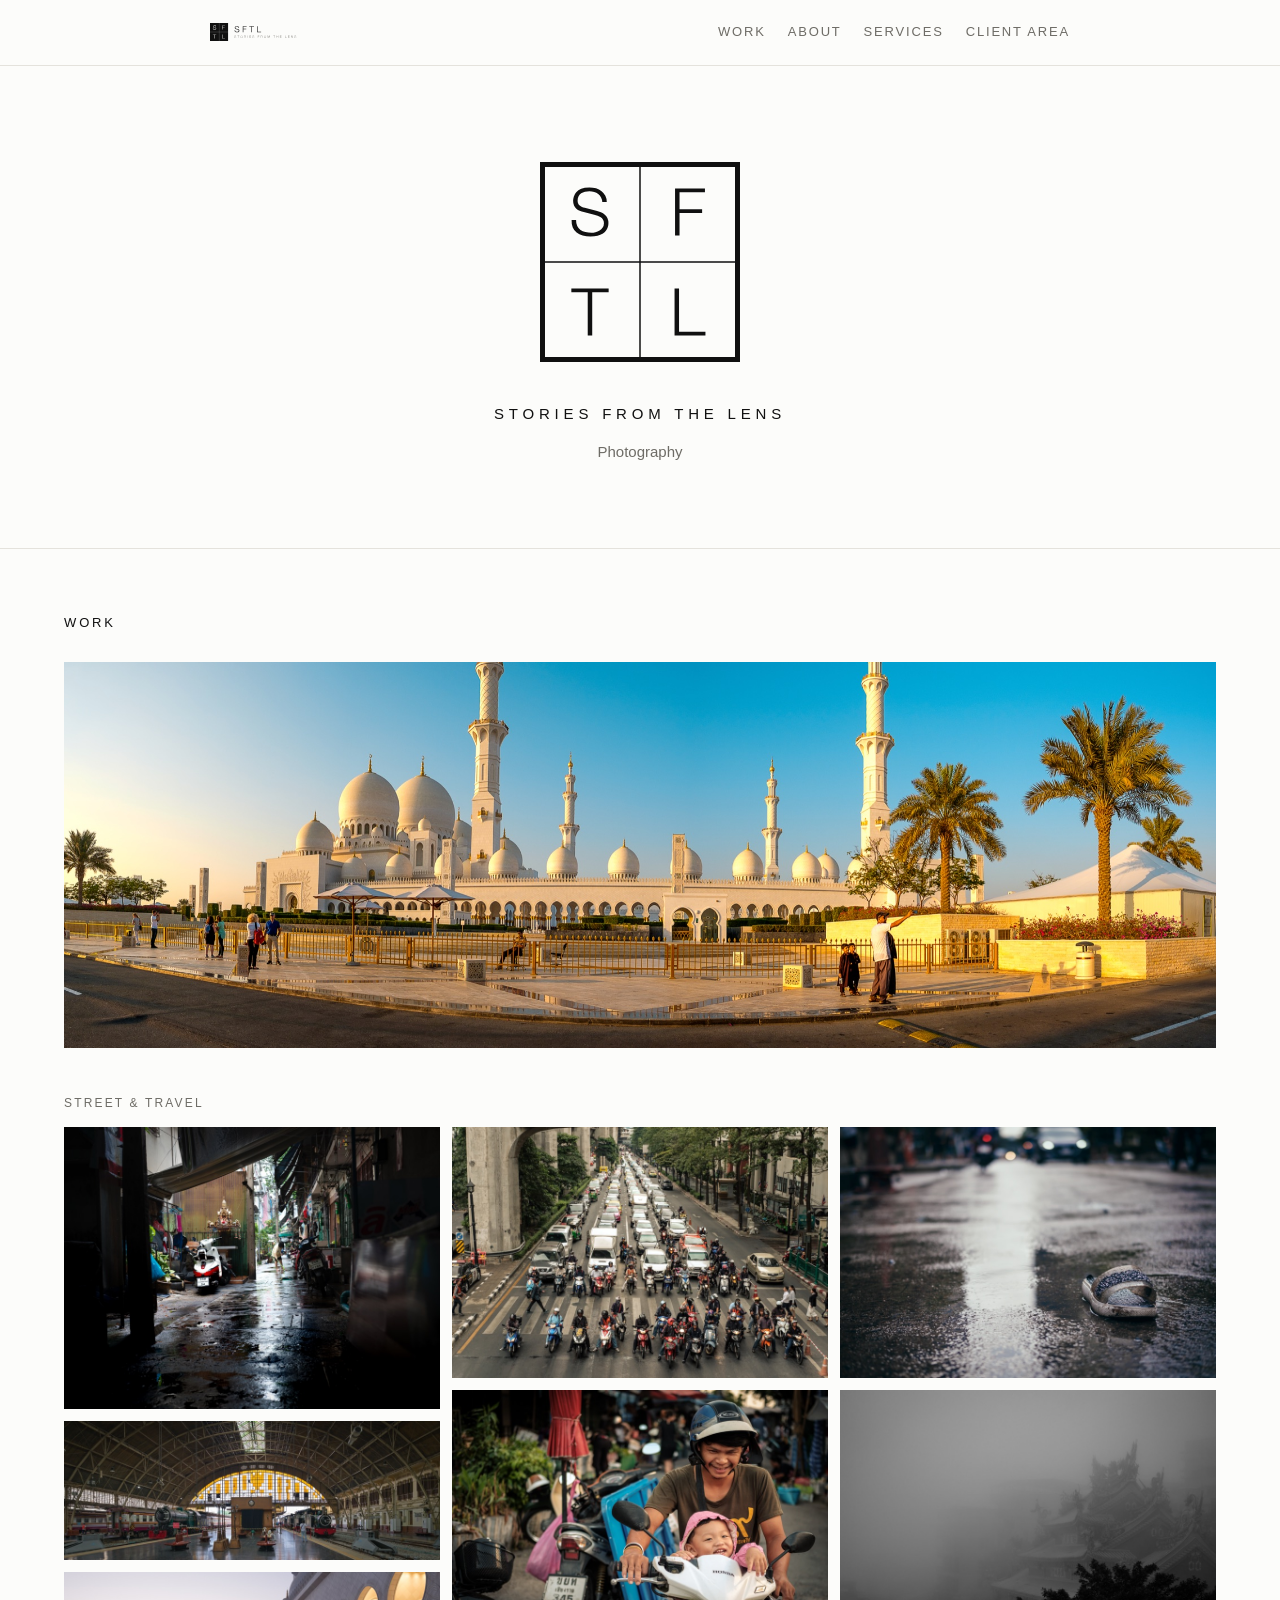
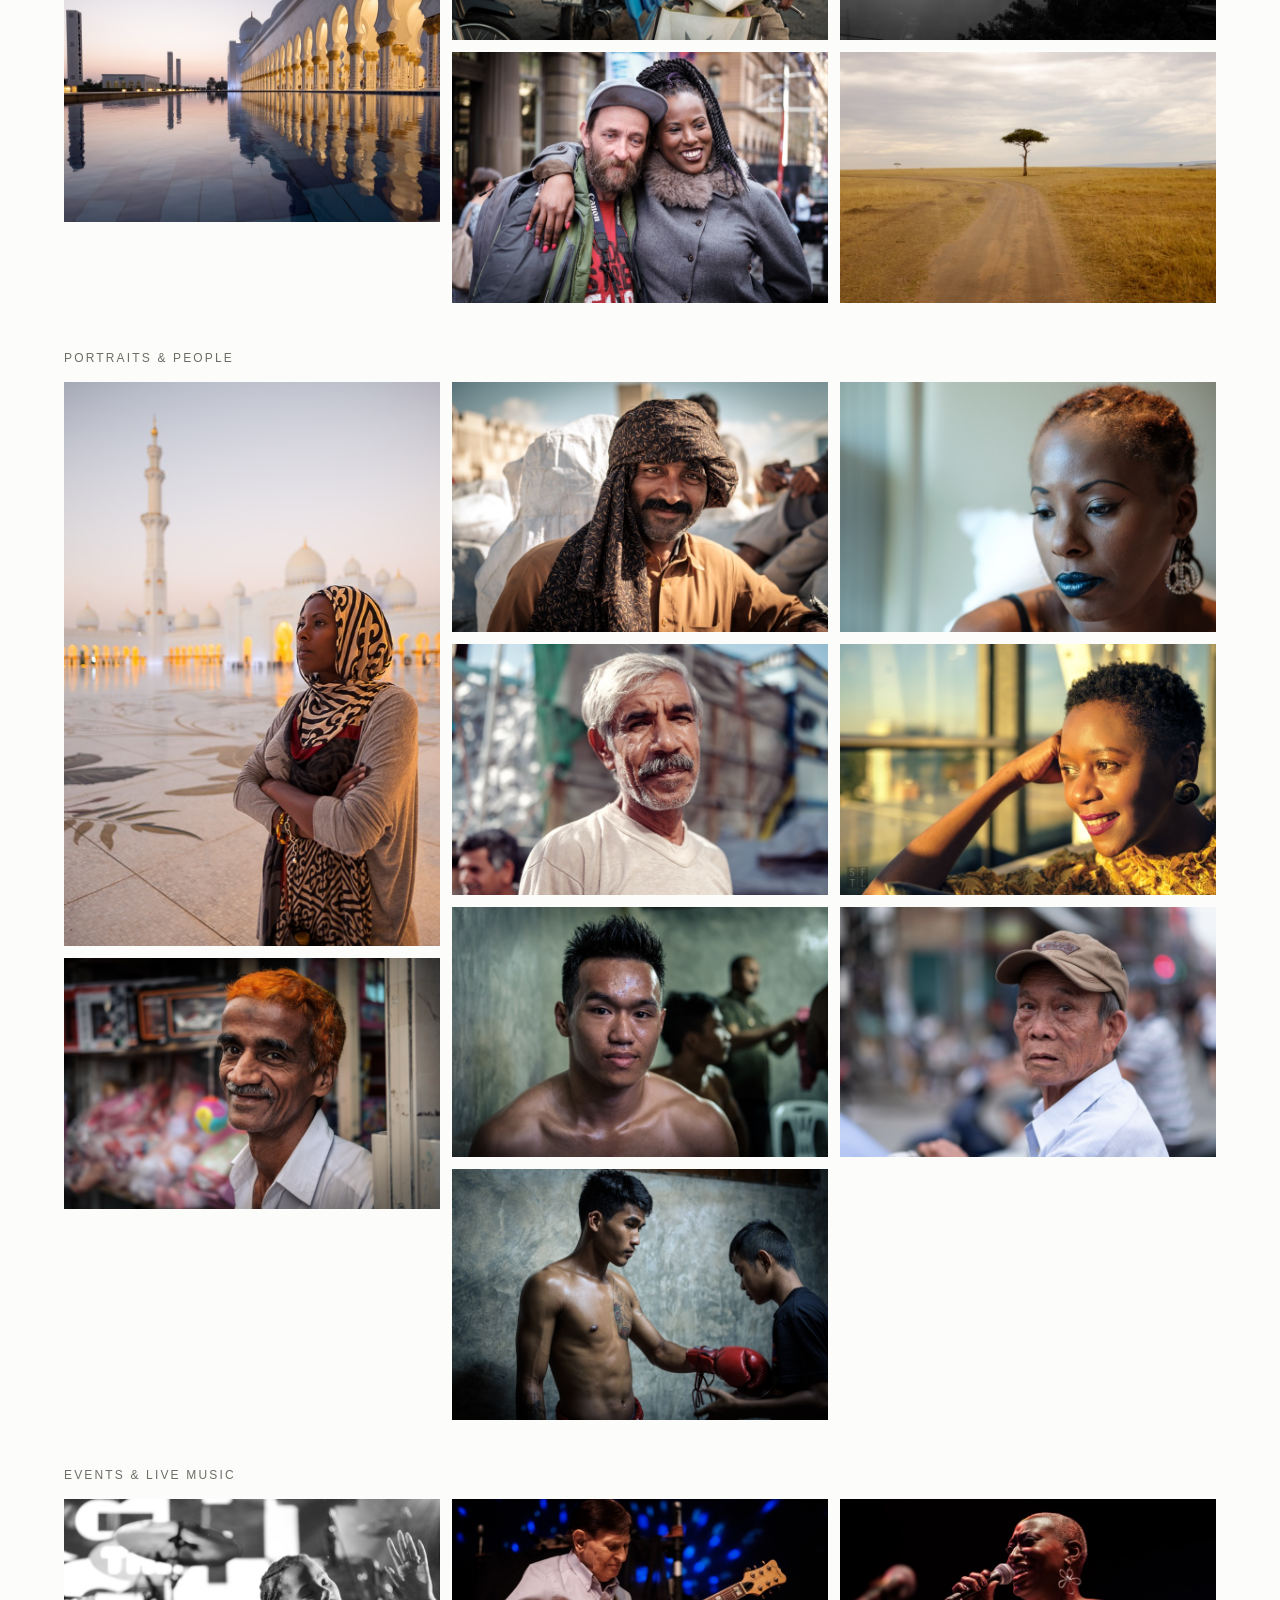
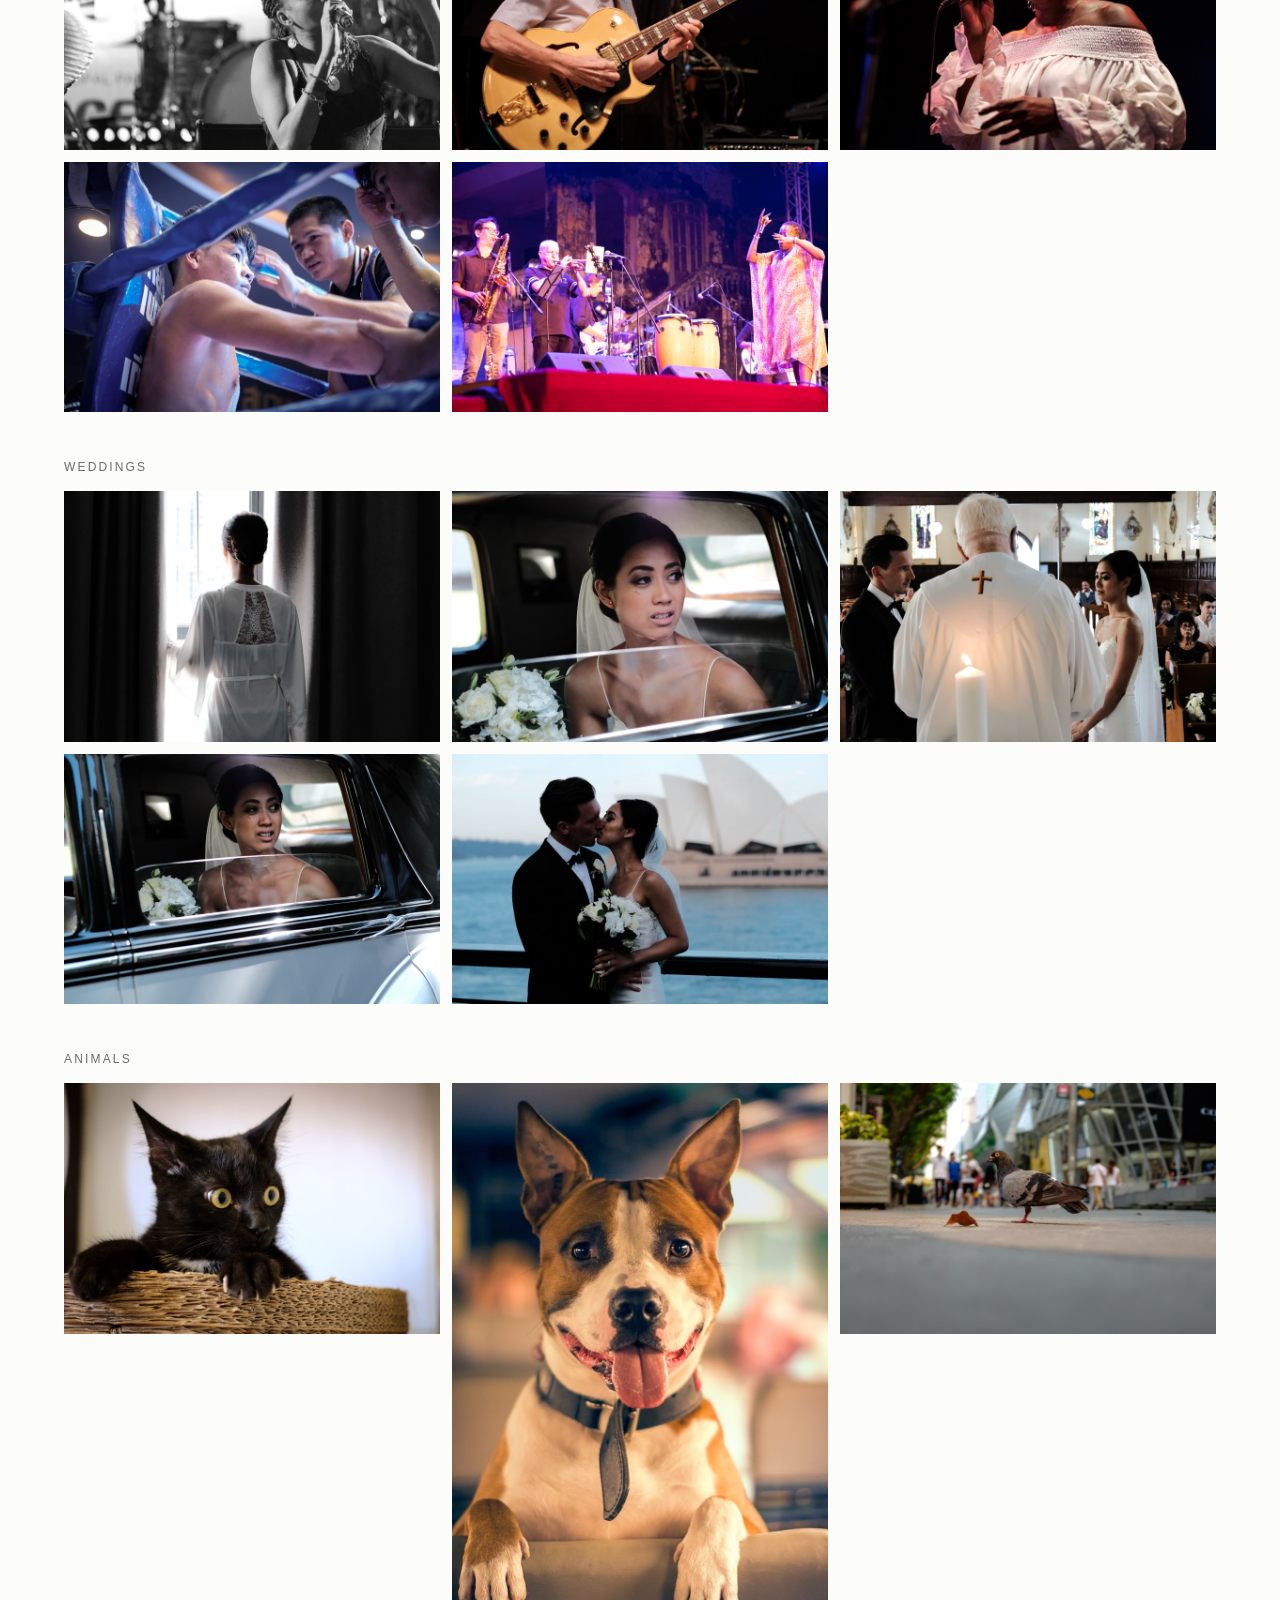
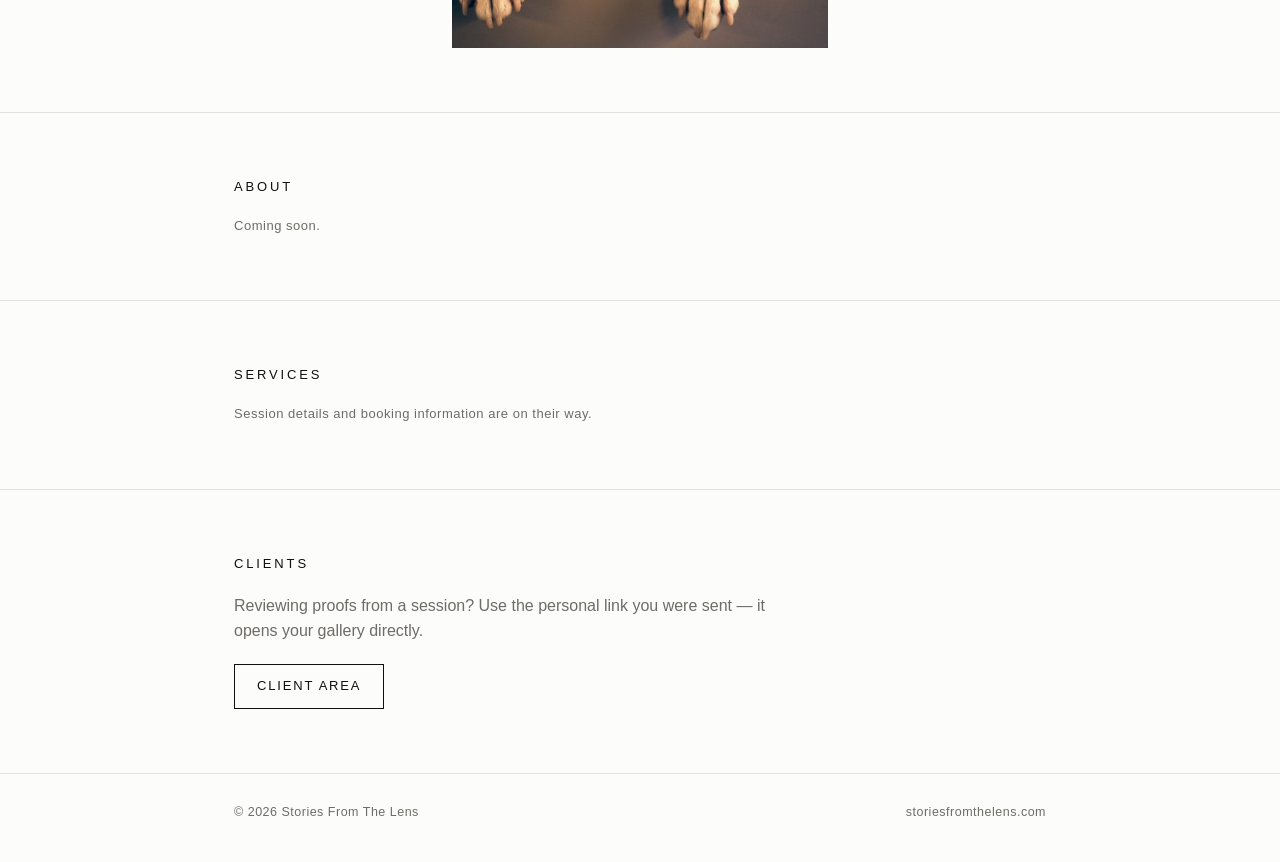
==== commit 4e11a73b: "Work section: 32-image curated portfolio in 5 categories Web-res exports only (2048px full / 800px t" ====
--- a/index.html
+++ b/index.html
@@ -62,6 +62,32 @@
   section p { color: var(--grey); max-width: 560px; }
   .soon { font-size: 13px; letter-spacing: .04em; }
 
+  .wrapwide { max-width: 1200px; margin: 0 auto; padding: 0 24px; }
+  .cat { margin-top: 46px; }
+  .cat h3 {
+    font-size: 12px; font-weight: 400; letter-spacing: .18em;
+    text-transform: uppercase; color: var(--grey); margin-bottom: 14px;
+  }
+  .lead { margin: 28px 0 0; cursor: pointer; }
+  .lead img { width: 100%; }
+  .masonry { columns: 3 280px; column-gap: 12px; }
+  .masonry figure { margin: 0 0 12px; break-inside: avoid; cursor: pointer; }
+  .masonry img { width: 100%; }
+  .lb {
+    position: fixed; inset: 0; background: rgba(16,16,16,.97);
+    display: none; align-items: center; justify-content: center; z-index: 50;
+  }
+  .lb.open { display: flex; }
+  .lb img { max-width: 94vw; max-height: 92vh; object-fit: contain; }
+  .lb button {
+    position: absolute; background: none; border: none; color: var(--paper);
+    font-size: 34px; cursor: pointer; padding: 18px; opacity: .7; line-height: 1;
+  }
+  .lb button:hover { opacity: 1; }
+  .lb .x { top: 8px; right: 12px; }
+  .lb .p { left: 6px; top: 50%; transform: translateY(-50%); }
+  .lb .n { right: 6px; top: 50%; transform: translateY(-50%); }
+
   .portal {
     margin-top: 20px; display: inline-block;
     border: 1px solid var(--ink); padding: 11px 22px;
@@ -98,9 +124,73 @@
 </div>
 
 <section id="work">
-  <div class="wrap">
+  <div class="wrapwide">
     <h2>Work</h2>
-    <p class="soon">A curated selection is being prepared.</p>
+
+    <figure class="lead">
+      <img src="assets/work/full/sftl_1612060130-pano.jpg" data-full="assets/work/full/sftl_1612060130-pano.jpg" alt="Panorama — Stories From The Lens">
+    </figure>
+
+    <div class="cat">
+      <h3>Street &amp; Travel</h3>
+      <div class="masonry">
+        <figure><img loading="lazy" src="assets/work/thumb/20260510_aeropresstaladnoi_0051.jpg" data-full="assets/work/full/20260510_aeropresstaladnoi_0051.jpg" alt="Street photography"></figure>
+        <figure><img loading="lazy" src="assets/work/thumb/20260510_aeropresstaladnoi_0071.jpg" data-full="assets/work/full/20260510_aeropresstaladnoi_0071.jpg" alt="Travel photography"></figure>
+        <figure><img loading="lazy" src="assets/work/thumb/sftl_1612070277.jpg" data-full="assets/work/full/sftl_1612070277.jpg" alt="Travel photography"></figure>
+        <figure><img loading="lazy" src="assets/work/thumb/sftl_1612160599.jpg" data-full="assets/work/full/sftl_1612160599.jpg" alt="Street photography"></figure>
+        <figure><img loading="lazy" src="assets/work/thumb/sftl_1612221221.jpg" data-full="assets/work/full/sftl_1612221221.jpg" alt="Street photography"></figure>
+        <figure><img loading="lazy" src="assets/work/thumb/sftl_1708105515.jpg" data-full="assets/work/full/sftl_1708105515.jpg" alt="Street photography"></figure>
+        <figure><img loading="lazy" src="assets/work/thumb/sftl_1710145615.jpg" data-full="assets/work/full/sftl_1710145615.jpg" alt="Street photography"></figure>
+        <figure><img loading="lazy" src="assets/work/thumb/sftl_1802167799.jpg" data-full="assets/work/full/sftl_1802167799.jpg" alt="Landscape photography"></figure>
+        <figure><img loading="lazy" src="assets/work/thumb/moses_1508310967.jpg" data-full="assets/work/full/moses_1508310967.jpg" alt="Landscape photography"></figure>
+      </div>
+    </div>
+
+    <div class="cat">
+      <h3>Portraits &amp; People</h3>
+      <div class="masonry">
+        <figure><img loading="lazy" src="assets/work/thumb/sftl_1612070255.jpg" data-full="assets/work/full/sftl_1612070255.jpg" alt="Portrait photography"></figure>
+        <figure><img loading="lazy" src="assets/work/thumb/sftl_1612110036.jpg" data-full="assets/work/full/sftl_1612110036.jpg" alt="Portrait photography"></figure>
+        <figure><img loading="lazy" src="assets/work/thumb/sftl_1612110056.jpg" data-full="assets/work/full/sftl_1612110056.jpg" alt="Portrait photography"></figure>
+        <figure><img loading="lazy" src="assets/work/thumb/sftl_1612110084.jpg" data-full="assets/work/full/sftl_1612110084.jpg" alt="Portrait photography"></figure>
+        <figure><img loading="lazy" src="assets/work/thumb/sftl_1612251600.jpg" data-full="assets/work/full/sftl_1612251600.jpg" alt="Portrait photography"></figure>
+        <figure><img loading="lazy" src="assets/work/thumb/sftl_1612251664.jpg" data-full="assets/work/full/sftl_1612251664.jpg" alt="Portrait photography"></figure>
+        <figure><img loading="lazy" src="assets/work/thumb/sftl_1705215051-2.jpg" data-full="assets/work/full/sftl_1705215051-2.jpg" alt="Beauty portrait"></figure>
+        <figure><img loading="lazy" src="assets/work/thumb/sftl_1705215207.jpg" data-full="assets/work/full/sftl_1705215207.jpg" alt="Portrait photography"></figure>
+        <figure><img loading="lazy" src="assets/work/thumb/sftl_1804298199.jpg" data-full="assets/work/full/sftl_1804298199.jpg" alt="Portrait photography"></figure>
+      </div>
+    </div>
+
+    <div class="cat">
+      <h3>Events &amp; Live Music</h3>
+      <div class="masonry">
+        <figure><img loading="lazy" src="assets/work/thumb/sftl_1610079539.jpg" data-full="assets/work/full/sftl_1610079539.jpg" alt="Event photography"></figure>
+        <figure><img loading="lazy" src="assets/work/thumb/sftl_1612251696.jpg" data-full="assets/work/full/sftl_1612251696.jpg" alt="Muay Thai fight night"></figure>
+        <figure><img loading="lazy" src="assets/work/thumb/sftl_1710155801.jpg" data-full="assets/work/full/sftl_1710155801.jpg" alt="Live music photography"></figure>
+        <figure><img loading="lazy" src="assets/work/thumb/sftl_1804308375.jpg" data-full="assets/work/full/sftl_1804308375.jpg" alt="Event photography"></figure>
+        <figure><img loading="lazy" src="assets/work/thumb/sftl_1712177070.jpg" data-full="assets/work/full/sftl_1712177070.jpg" alt="Live music photography"></figure>
+      </div>
+    </div>
+
+    <div class="cat">
+      <h3>Weddings</h3>
+      <div class="masonry">
+        <figure><img loading="lazy" src="assets/work/thumb/sftl_1702112024138.jpg" data-full="assets/work/full/sftl_1702112024138.jpg" alt="Wedding photography"></figure>
+        <figure><img loading="lazy" src="assets/work/thumb/sftl_1702112024336.jpg" data-full="assets/work/full/sftl_1702112024336.jpg" alt="Wedding photography"></figure>
+        <figure><img loading="lazy" src="assets/work/thumb/sftl_1702112024338.jpg" data-full="assets/work/full/sftl_1702112024338.jpg" alt="Wedding photography"></figure>
+        <figure><img loading="lazy" src="assets/work/thumb/sftl_1702112024748.jpg" data-full="assets/work/full/sftl_1702112024748.jpg" alt="Wedding photography"></figure>
+        <figure><img loading="lazy" src="assets/work/thumb/sftl_1702114419.jpg" data-full="assets/work/full/sftl_1702114419.jpg" alt="Wedding ceremony"></figure>
+      </div>
+    </div>
+
+    <div class="cat">
+      <h3>Animals</h3>
+      <div class="masonry">
+        <figure><img loading="lazy" src="assets/work/thumb/sftl_1711186625.jpg" data-full="assets/work/full/sftl_1711186625.jpg" alt="Animal photography"></figure>
+        <figure><img loading="lazy" src="assets/work/thumb/moses_071020_4186.jpg" data-full="assets/work/full/moses_071020_4186.jpg" alt="Animal photography"></figure>
+        <figure><img loading="lazy" src="assets/work/thumb/moses_1509111653.jpg" data-full="assets/work/full/moses_1509111653.jpg" alt="Animal photography"></figure>
+      </div>
+    </div>
   </div>
 </section>
 
@@ -133,5 +223,36 @@
     <span class="right">storiesfromthelens.com</span>
   </div>
 </footer>
+
+<div class="lb" id="lb">
+  <button class="x" aria-label="Close">✕</button>
+  <button class="p" aria-label="Previous">‹</button>
+  <img id="lbimg" src="" alt="">
+  <button class="n" aria-label="Next">›</button>
+</div>
+<script>
+(function () {
+  var figs = Array.prototype.slice.call(document.querySelectorAll("#work [data-full]"));
+  var lb = document.getElementById("lb"), im = document.getElementById("lbimg"), i = -1;
+  function show(n) {
+    i = (n + figs.length) % figs.length;
+    im.src = figs[i].getAttribute("data-full");
+    im.alt = figs[i].alt || "";
+    lb.classList.add("open");
+  }
+  function close() { lb.classList.remove("open"); im.src = ""; i = -1; }
+  figs.forEach(function (f, n) { f.addEventListener("click", function () { show(n); }); });
+  lb.querySelector(".x").addEventListener("click", close);
+  lb.querySelector(".p").addEventListener("click", function (e) { e.stopPropagation(); show(i - 1); });
+  lb.querySelector(".n").addEventListener("click", function (e) { e.stopPropagation(); show(i + 1); });
+  lb.addEventListener("click", function (e) { if (e.target === lb || e.target === im) close(); });
+  document.addEventListener("keydown", function (e) {
+    if (!lb.classList.contains("open")) return;
+    if (e.key === "Escape") close();
+    else if (e.key === "ArrowLeft") show(i - 1);
+    else if (e.key === "ArrowRight") show(i + 1);
+  });
+})();
+</script>
 </body>
 </html>
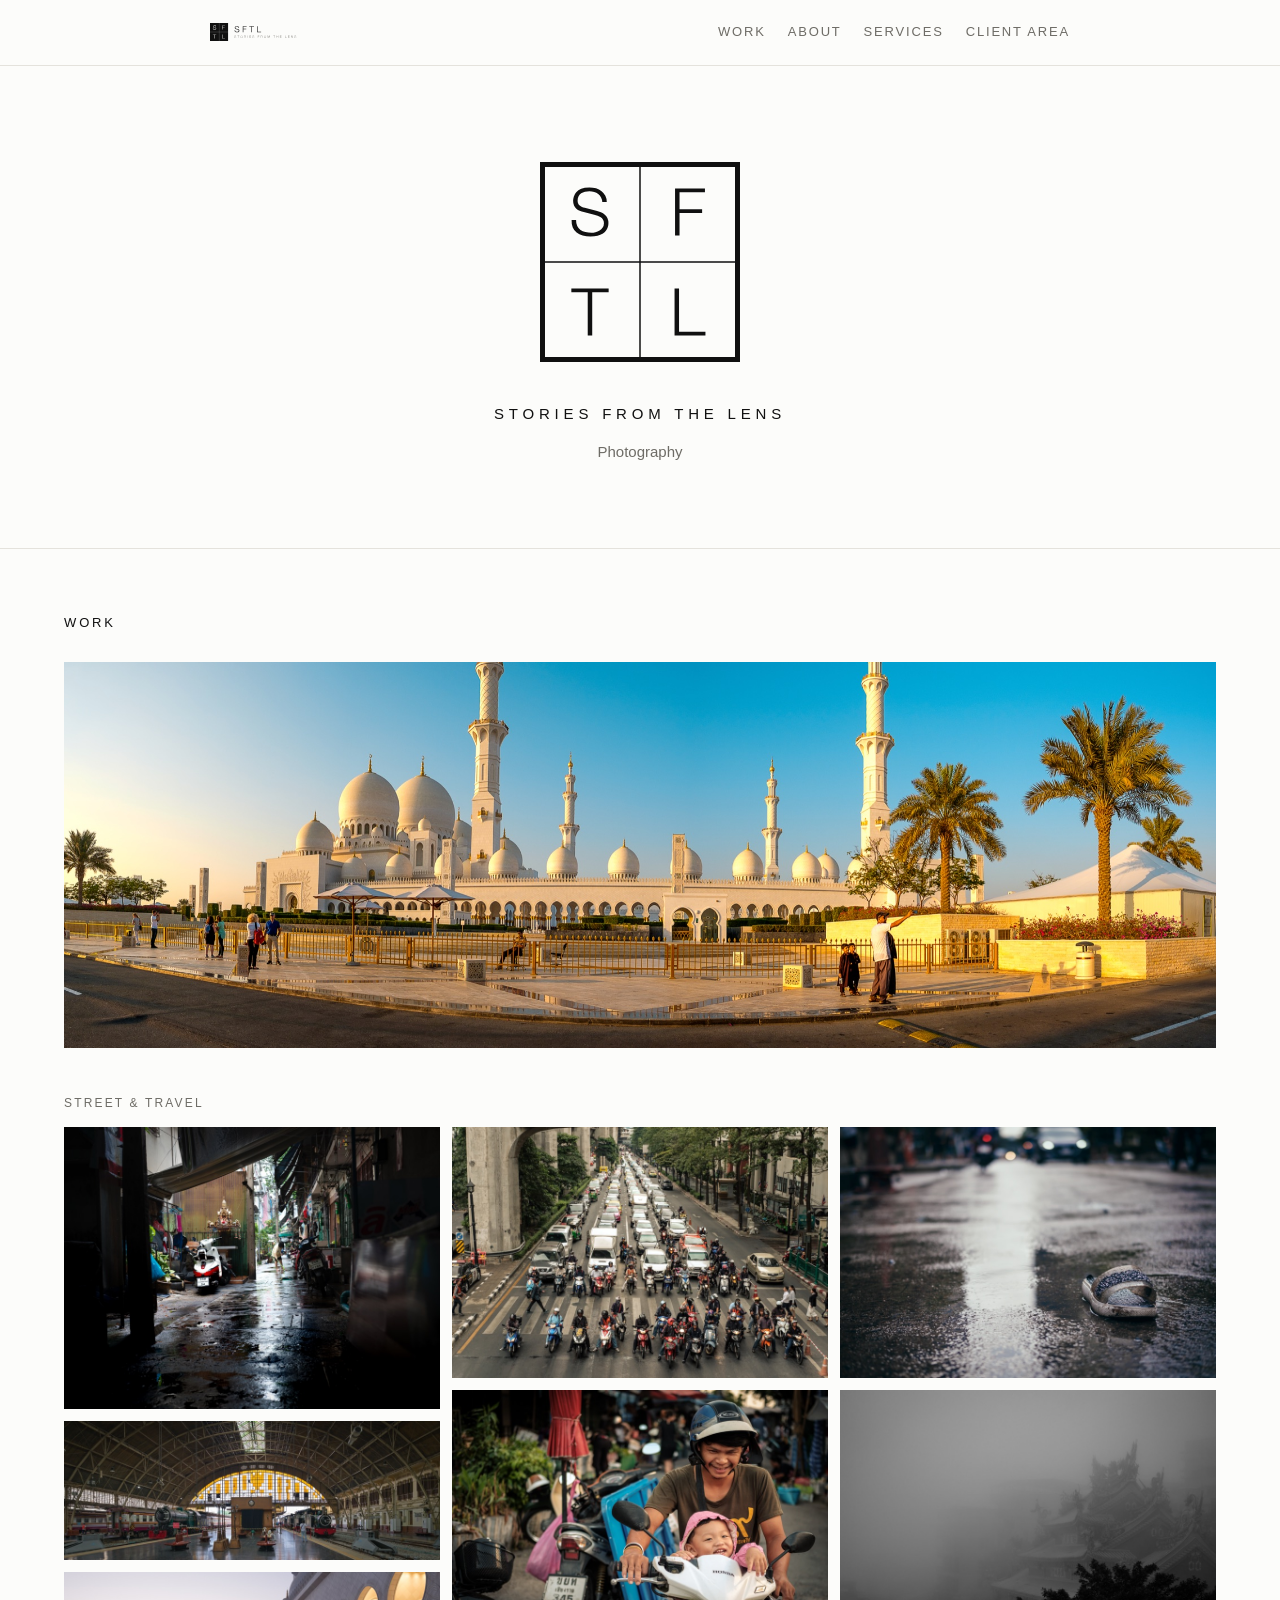
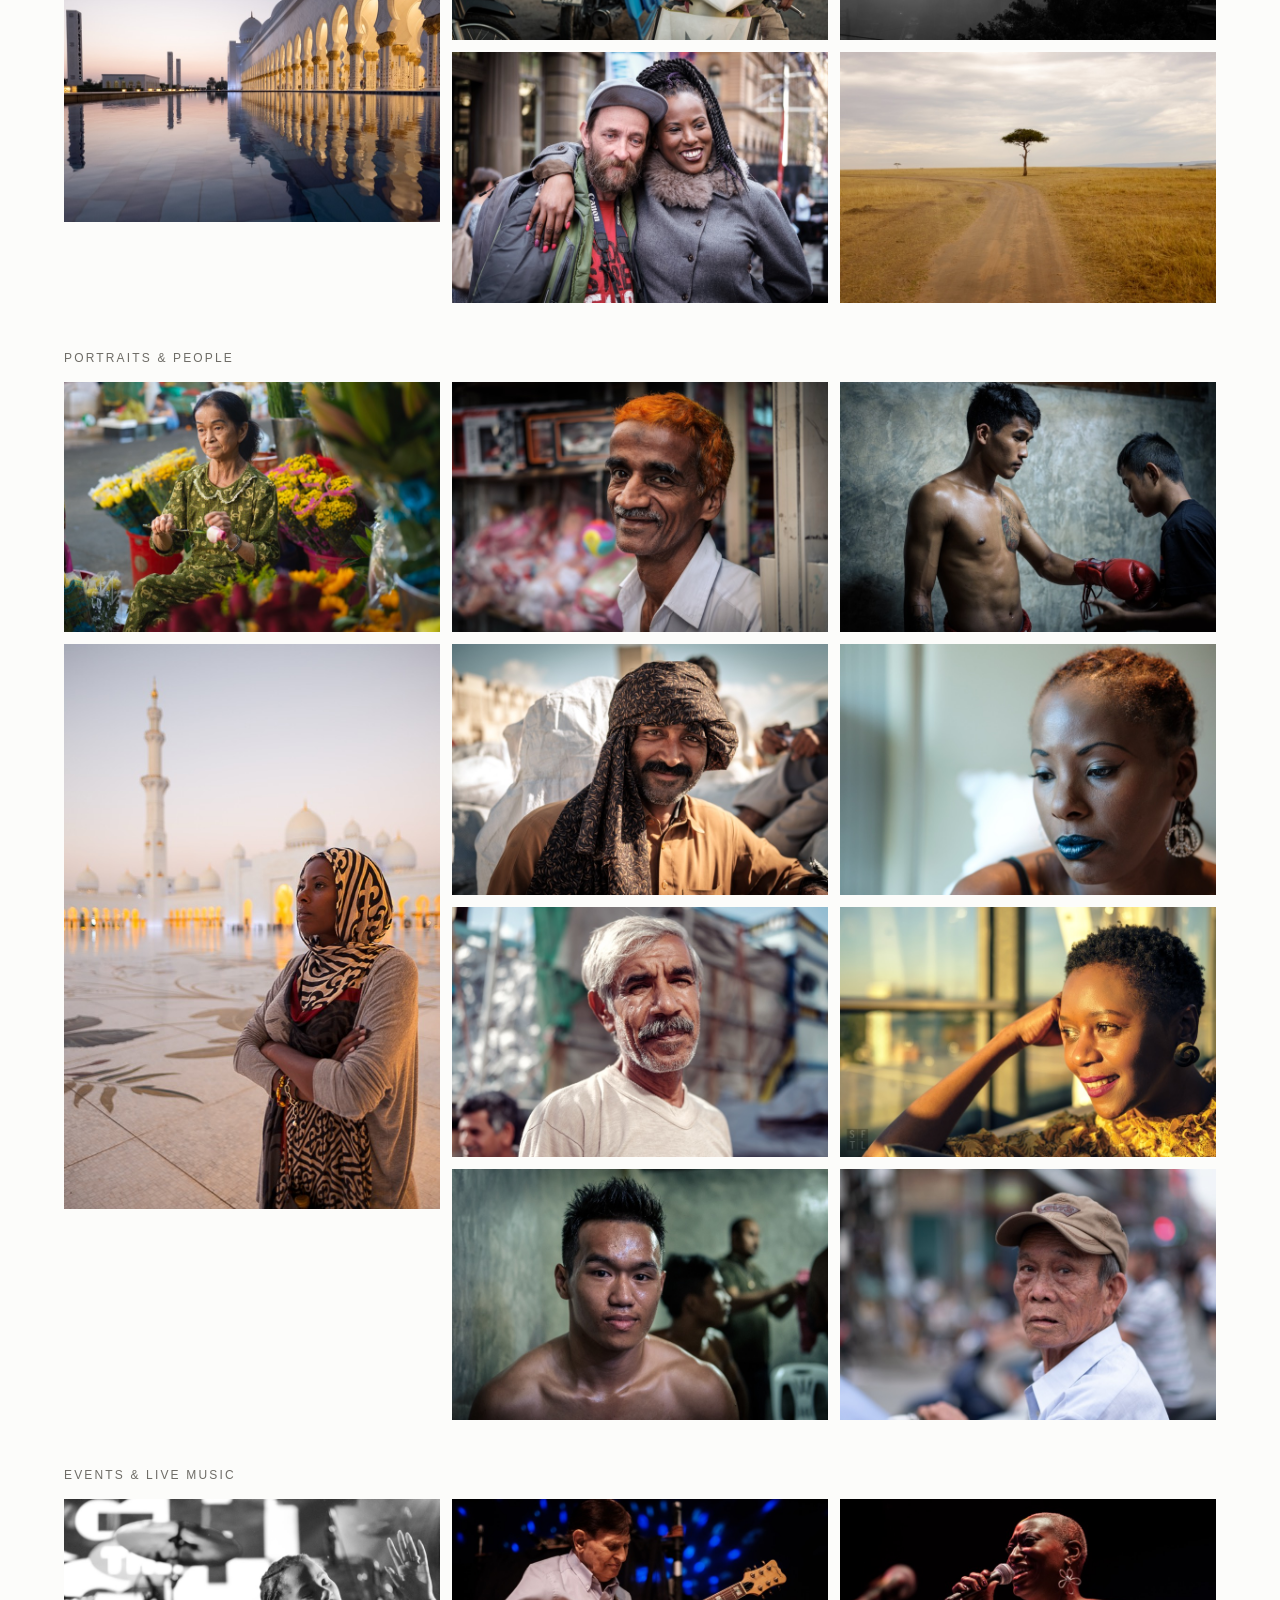
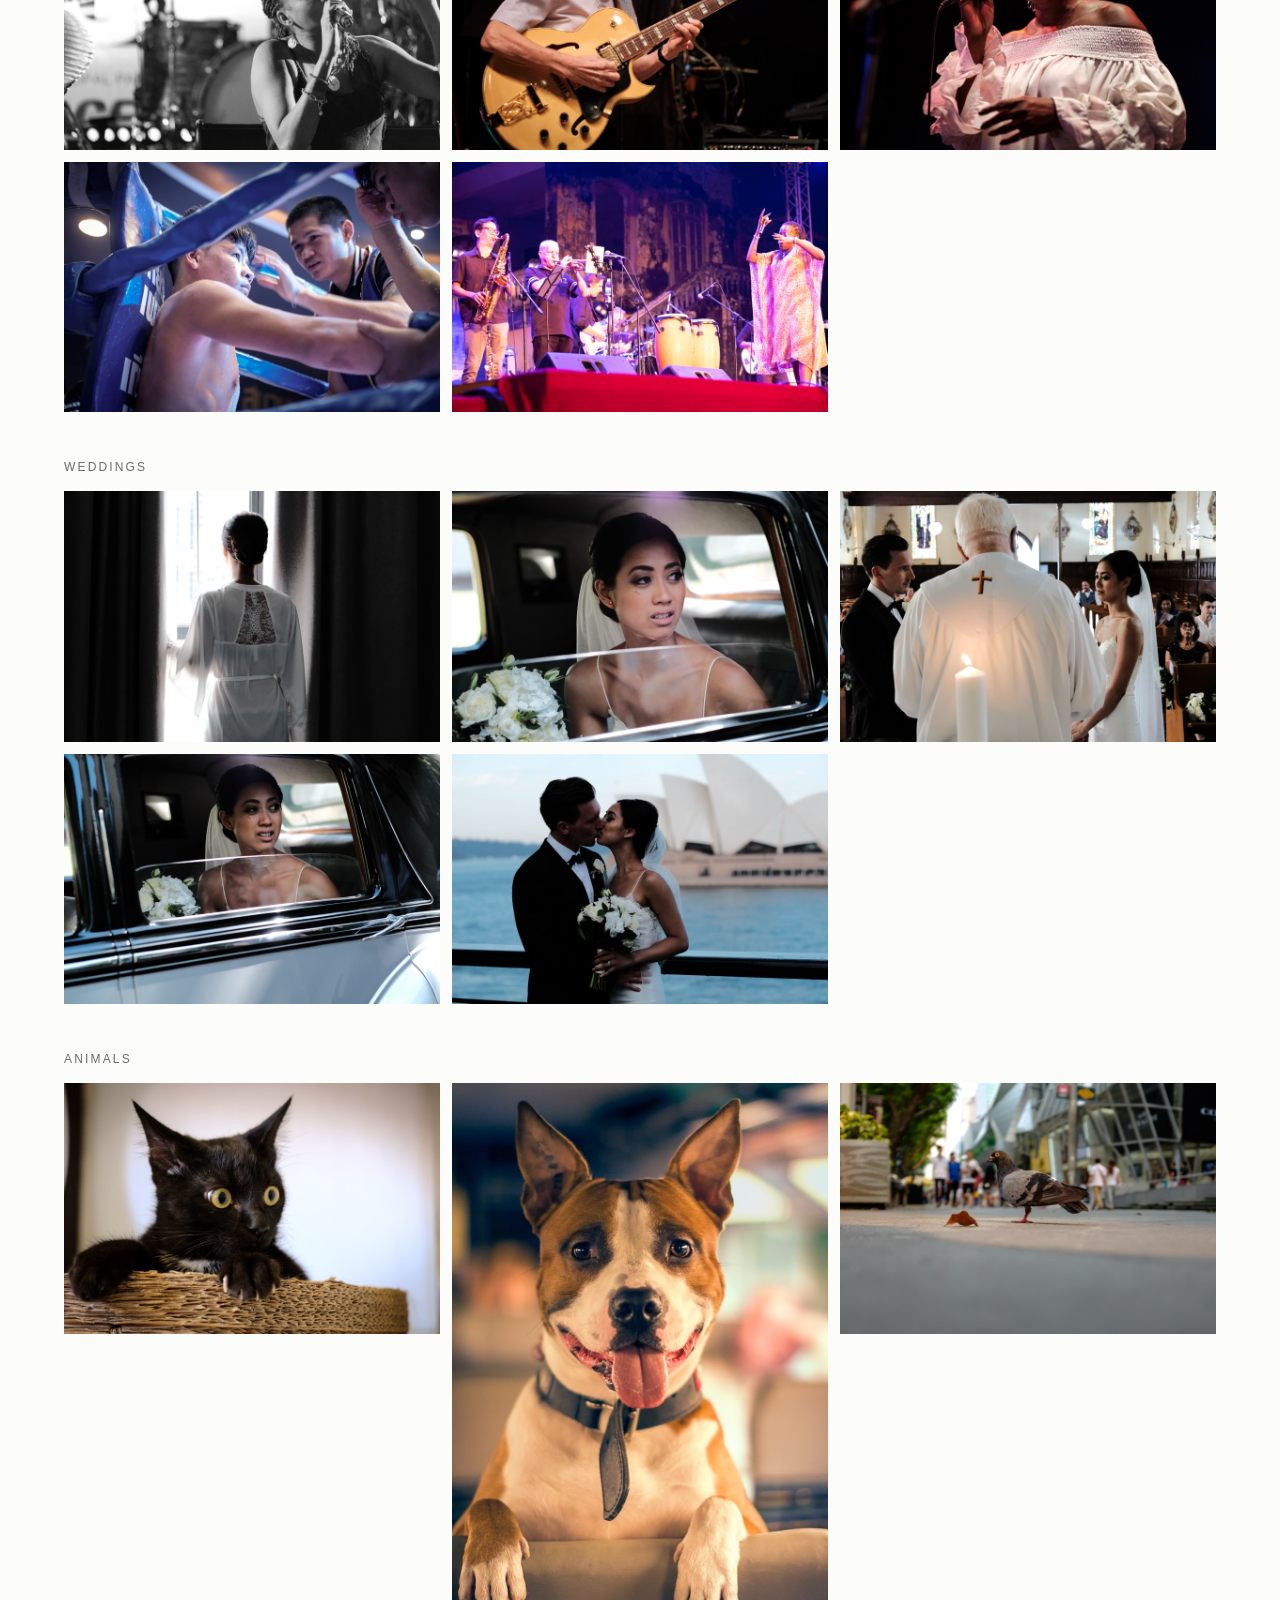
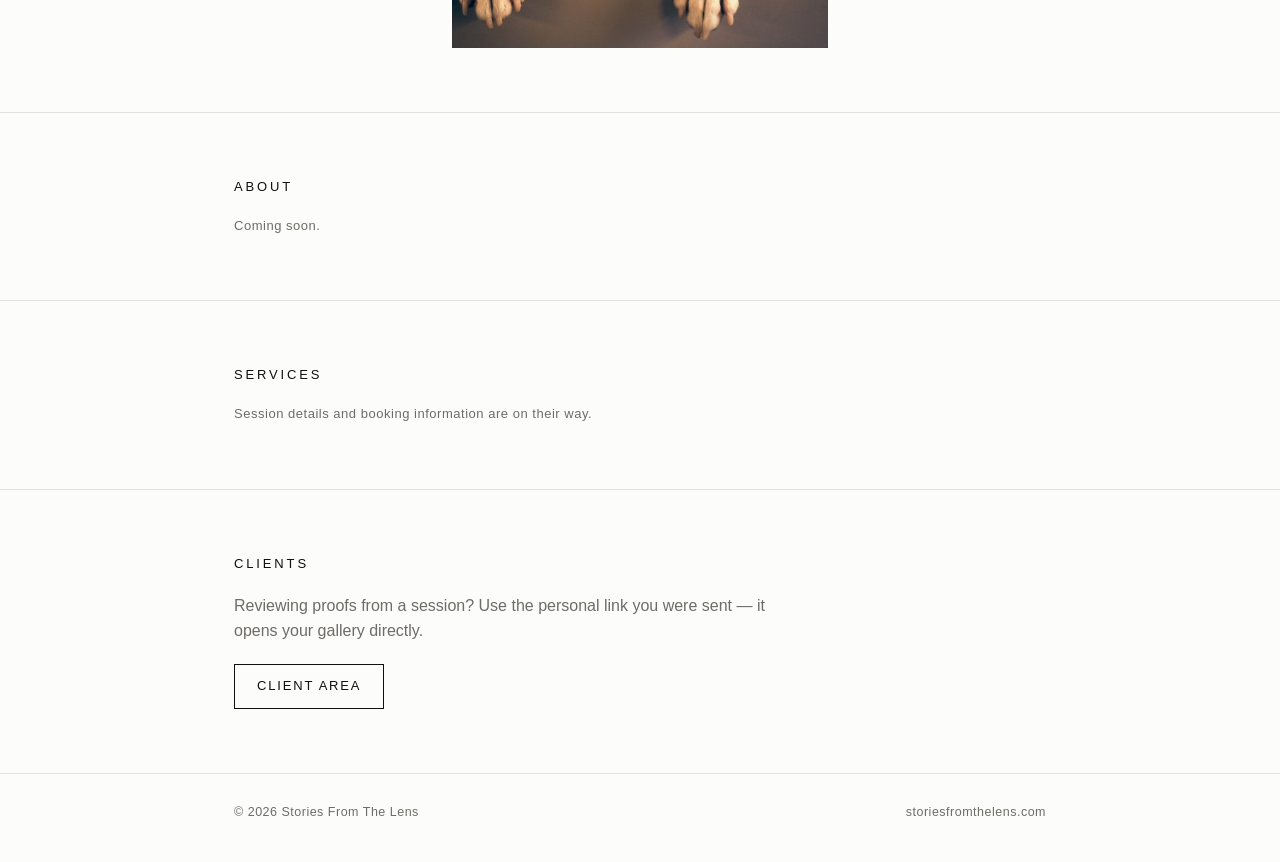
==== commit 9886eef2: "Add Da Nang flower-vendor portrait to Portraits & People Co-Authored-By: Claude Fable 5 <noreply@ant" ====
--- a/index.html
+++ b/index.html
@@ -149,6 +149,7 @@
     <div class="cat">
       <h3>Portraits &amp; People</h3>
       <div class="masonry">
+        <figure><img loading="lazy" src="assets/work/thumb/20260525_danang_0146-6.jpg" data-full="assets/work/full/20260525_danang_0146-6.jpg" alt="Flower vendor, Da Nang"></figure>
         <figure><img loading="lazy" src="assets/work/thumb/sftl_1612070255.jpg" data-full="assets/work/full/sftl_1612070255.jpg" alt="Portrait photography"></figure>
         <figure><img loading="lazy" src="assets/work/thumb/sftl_1612110036.jpg" data-full="assets/work/full/sftl_1612110036.jpg" alt="Portrait photography"></figure>
         <figure><img loading="lazy" src="assets/work/thumb/sftl_1612110056.jpg" data-full="assets/work/full/sftl_1612110056.jpg" alt="Portrait photography"></figure>
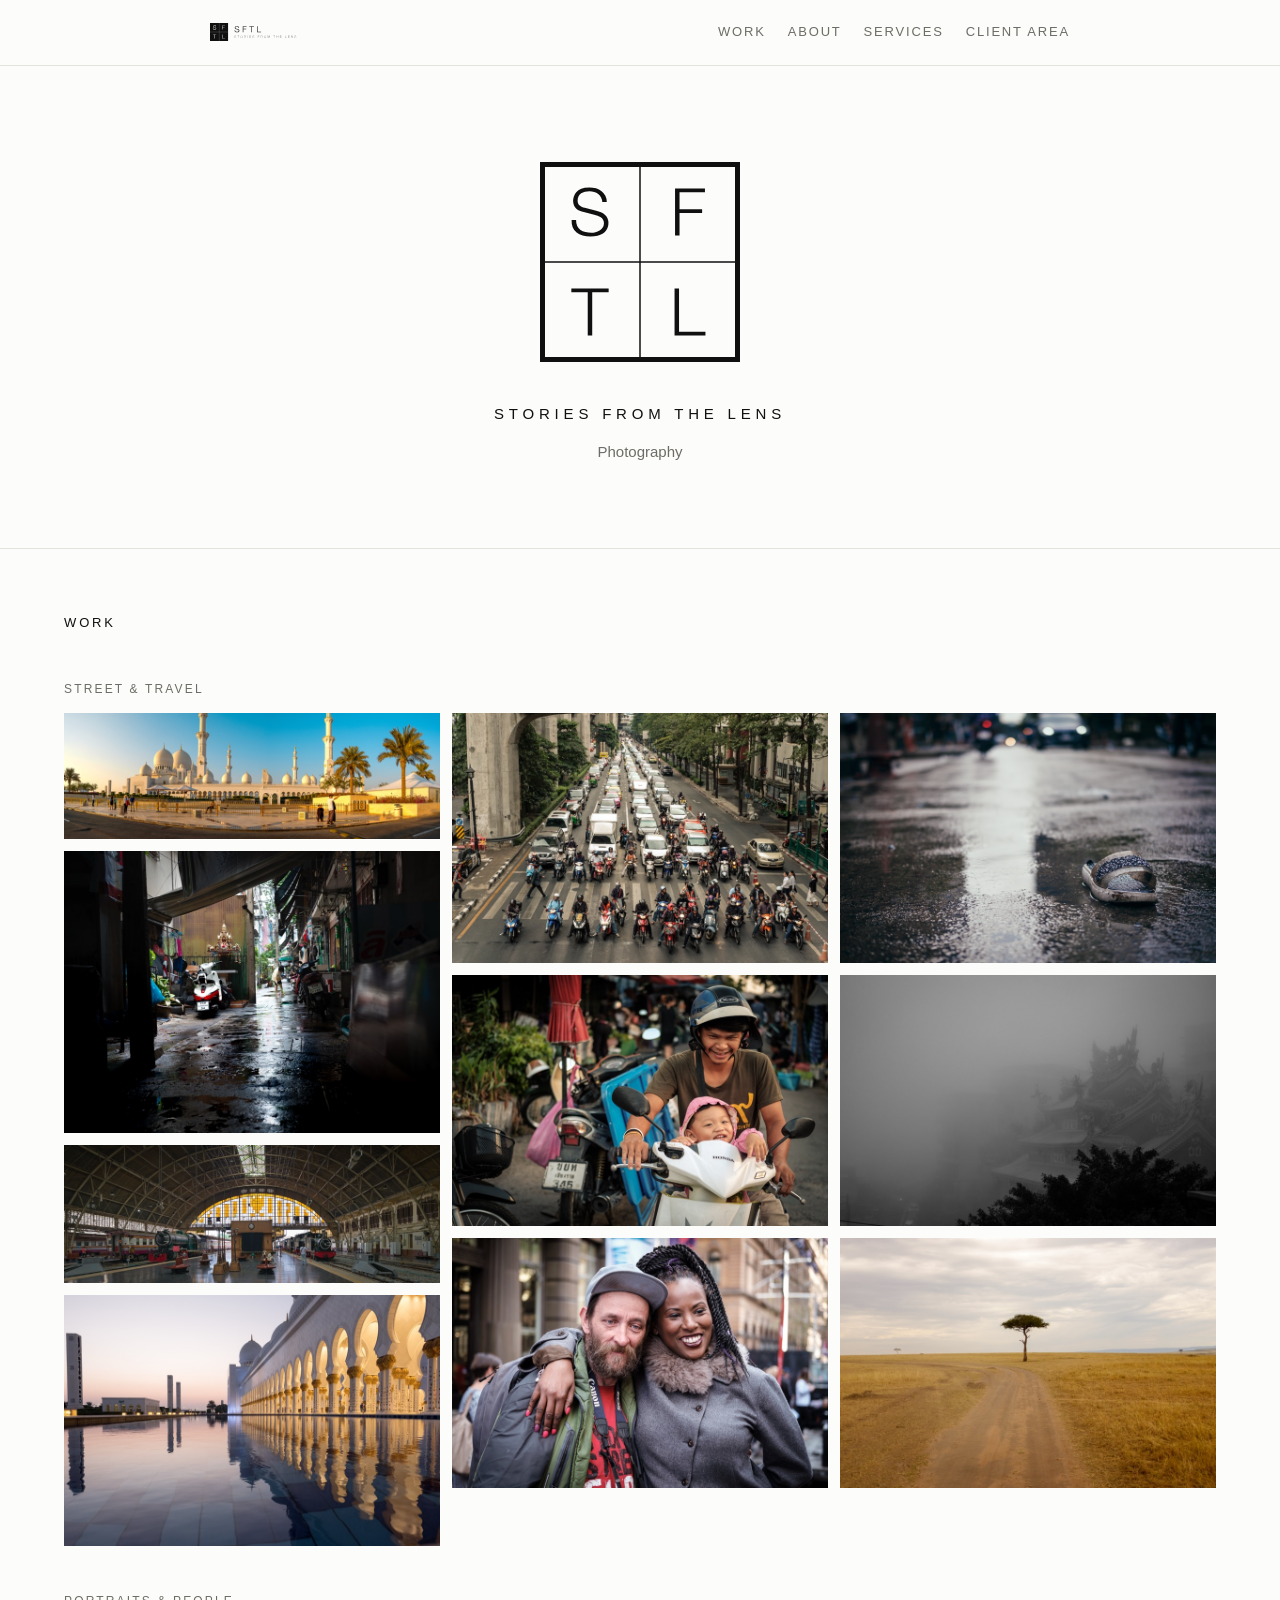
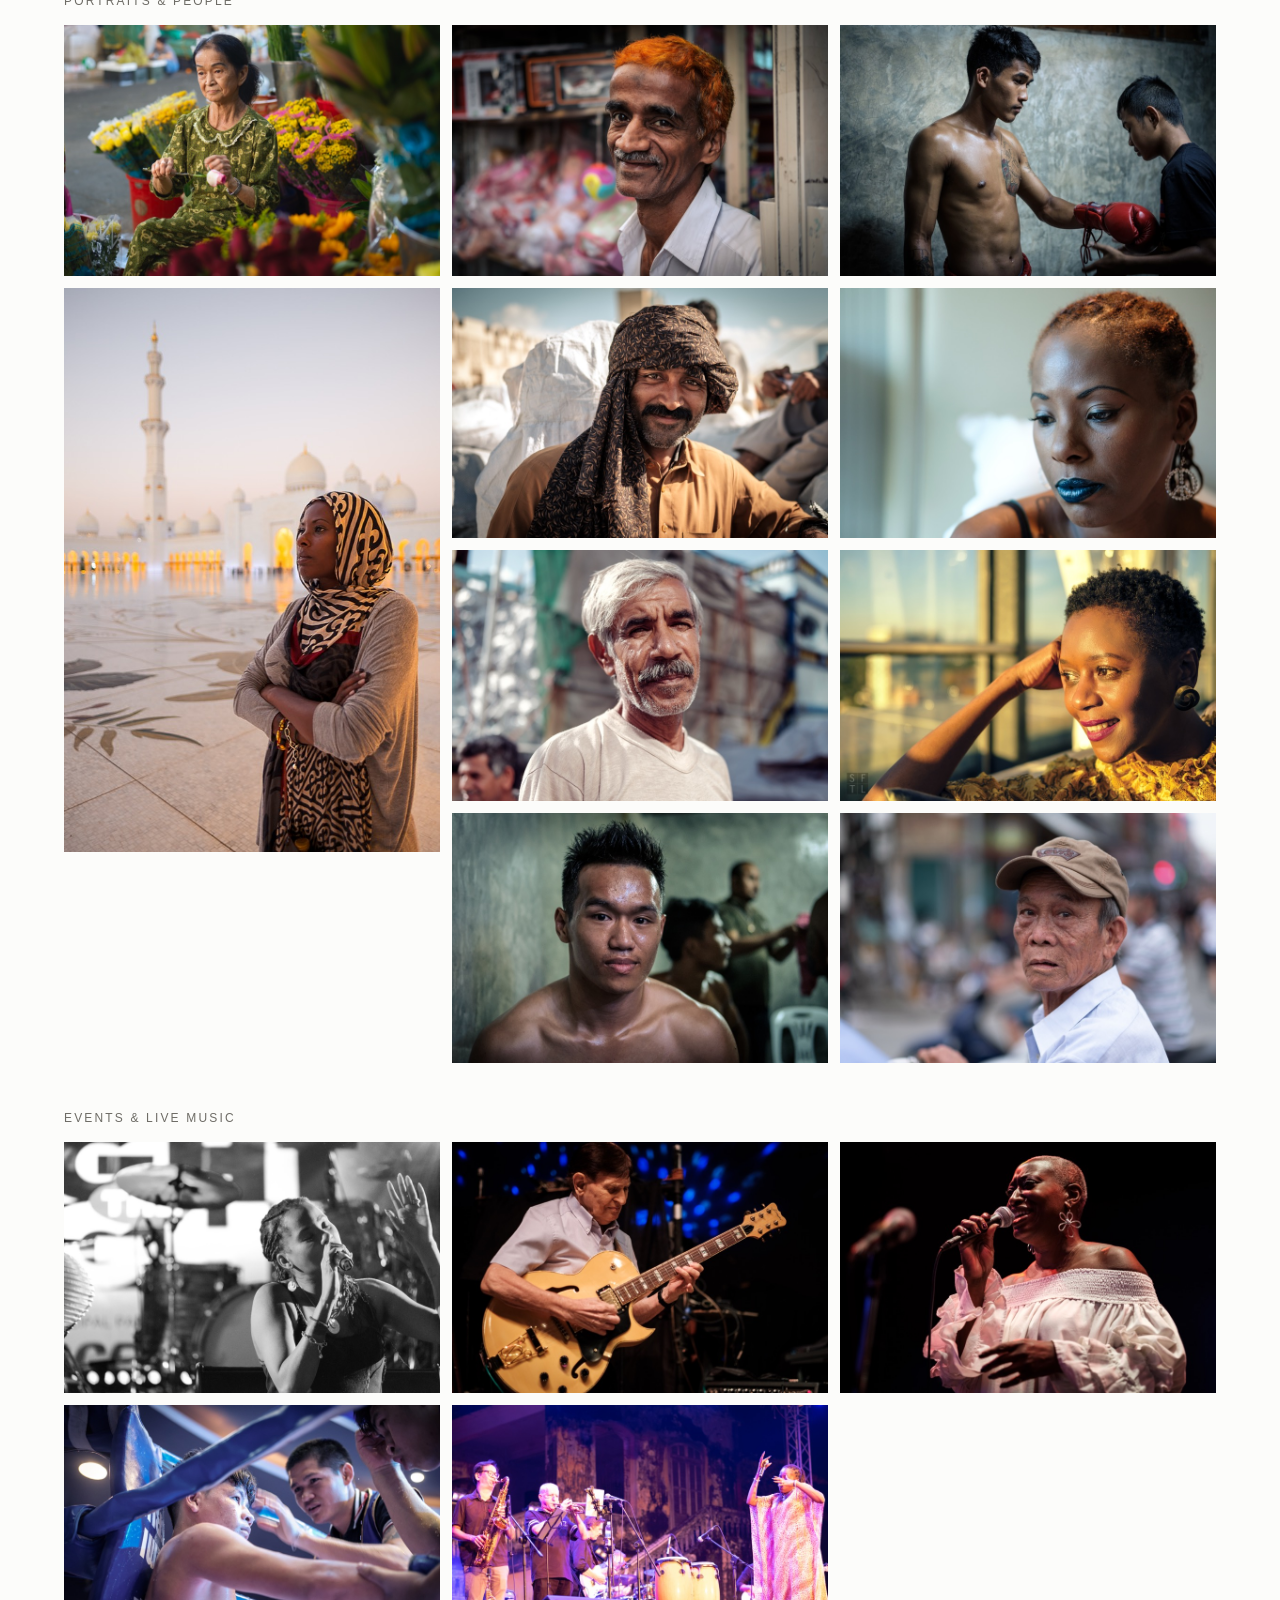
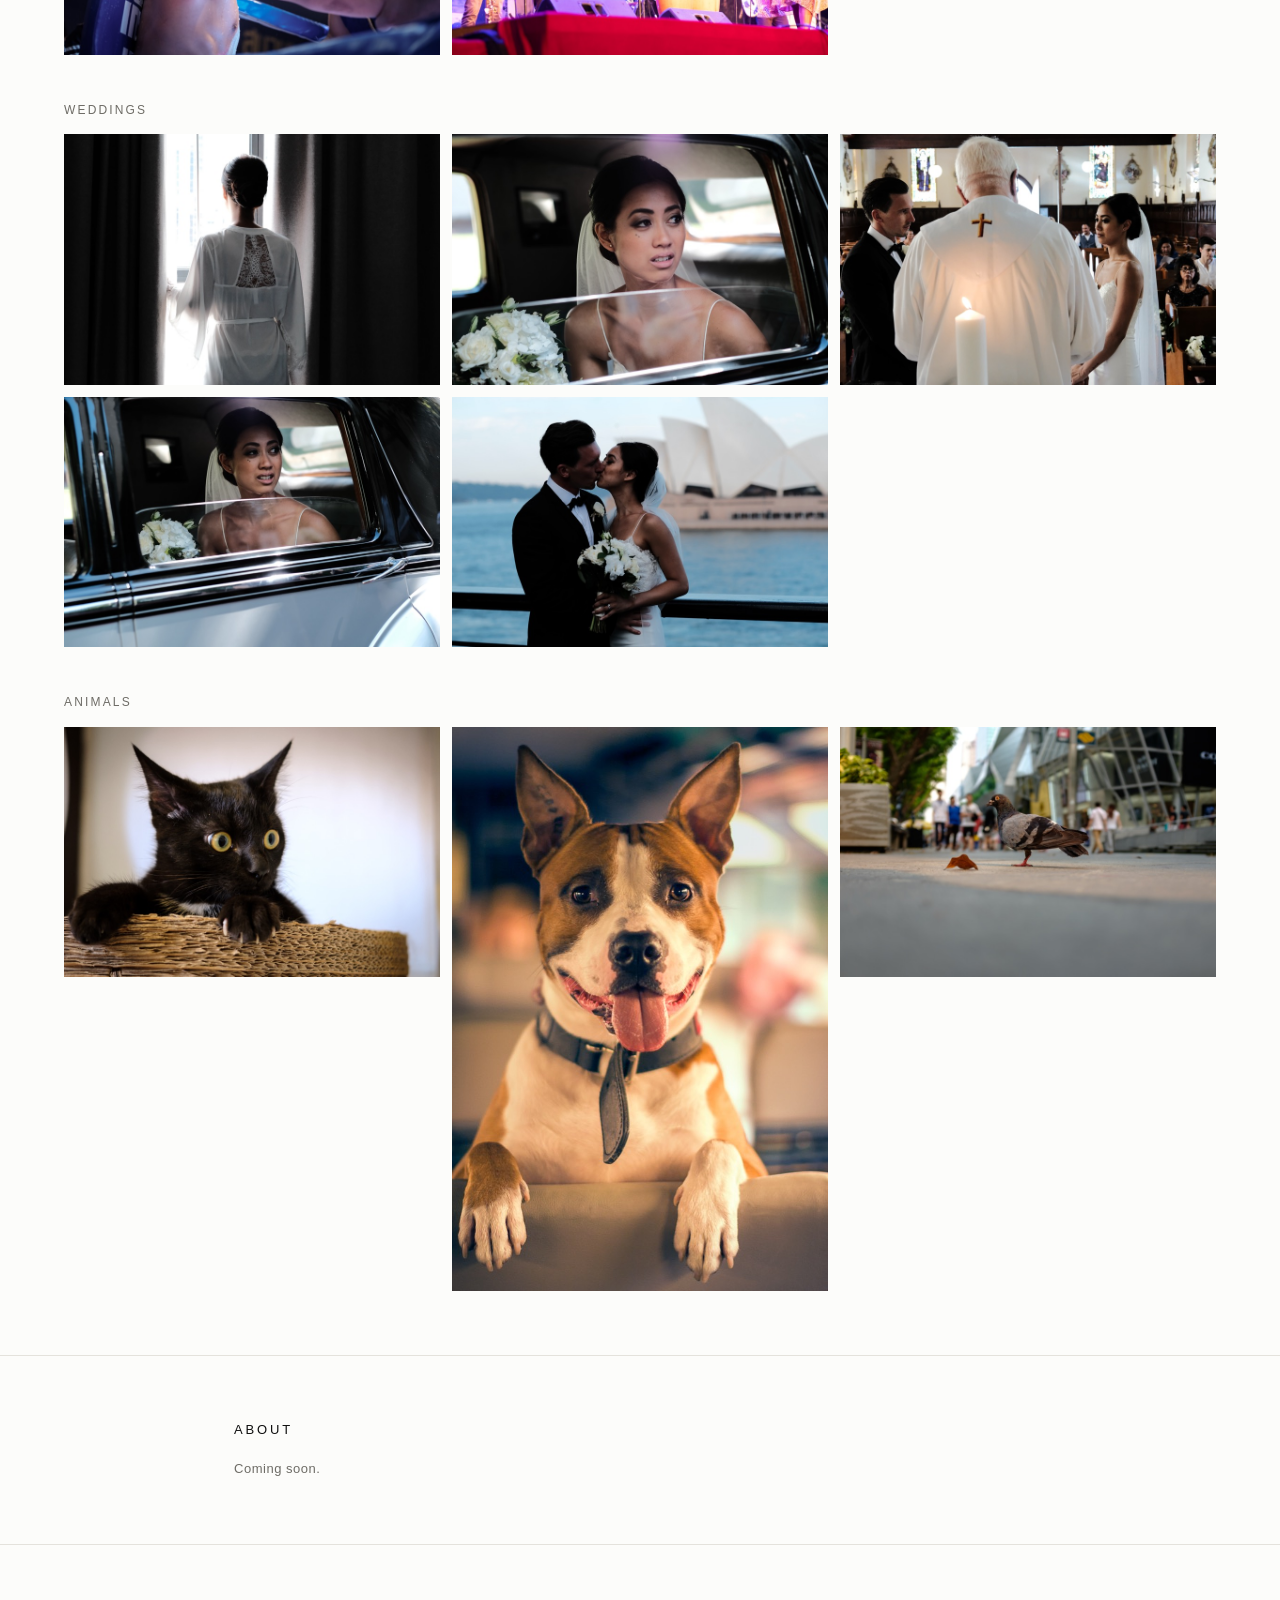
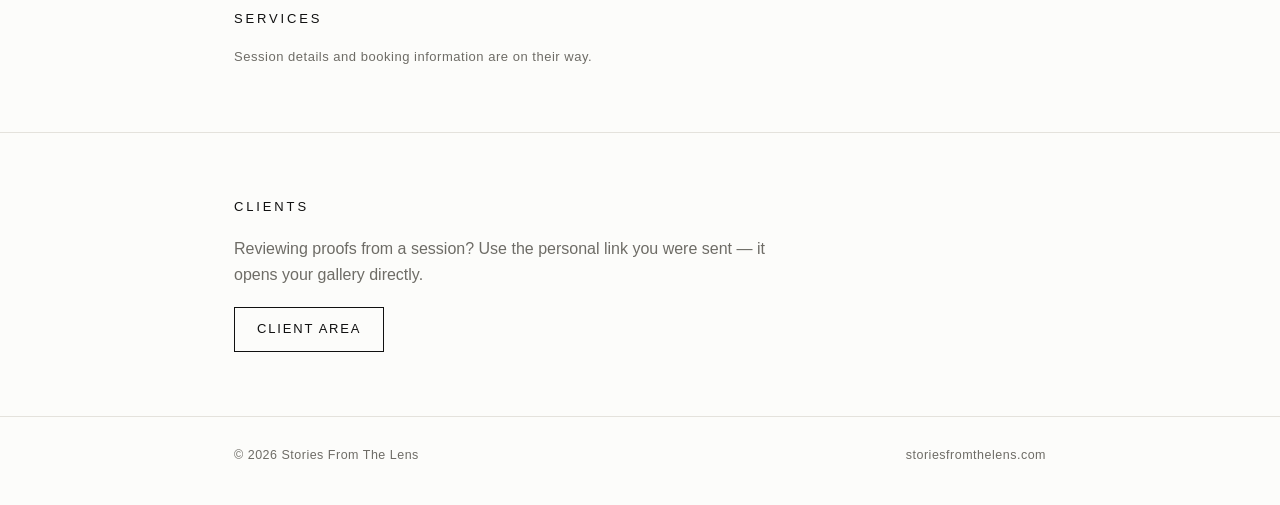
==== commit e855ab2c: "Remove full-width lead image; pano joins Street & Travel grid Co-Authored-By: Claude Fable 5 <norepl" ====
--- a/index.html
+++ b/index.html
@@ -127,13 +127,10 @@
   <div class="wrapwide">
     <h2>Work</h2>
 
-    <figure class="lead">
-      <img src="assets/work/full/sftl_1612060130-pano.jpg" data-full="assets/work/full/sftl_1612060130-pano.jpg" alt="Panorama — Stories From The Lens">
-    </figure>
-
     <div class="cat">
       <h3>Street &amp; Travel</h3>
       <div class="masonry">
+        <figure><img loading="lazy" src="assets/work/thumb/sftl_1612060130-pano.jpg" data-full="assets/work/full/sftl_1612060130-pano.jpg" alt="Travel photography"></figure>
         <figure><img loading="lazy" src="assets/work/thumb/20260510_aeropresstaladnoi_0051.jpg" data-full="assets/work/full/20260510_aeropresstaladnoi_0051.jpg" alt="Street photography"></figure>
         <figure><img loading="lazy" src="assets/work/thumb/20260510_aeropresstaladnoi_0071.jpg" data-full="assets/work/full/20260510_aeropresstaladnoi_0071.jpg" alt="Travel photography"></figure>
         <figure><img loading="lazy" src="assets/work/thumb/sftl_1612070277.jpg" data-full="assets/work/full/sftl_1612070277.jpg" alt="Travel photography"></figure>
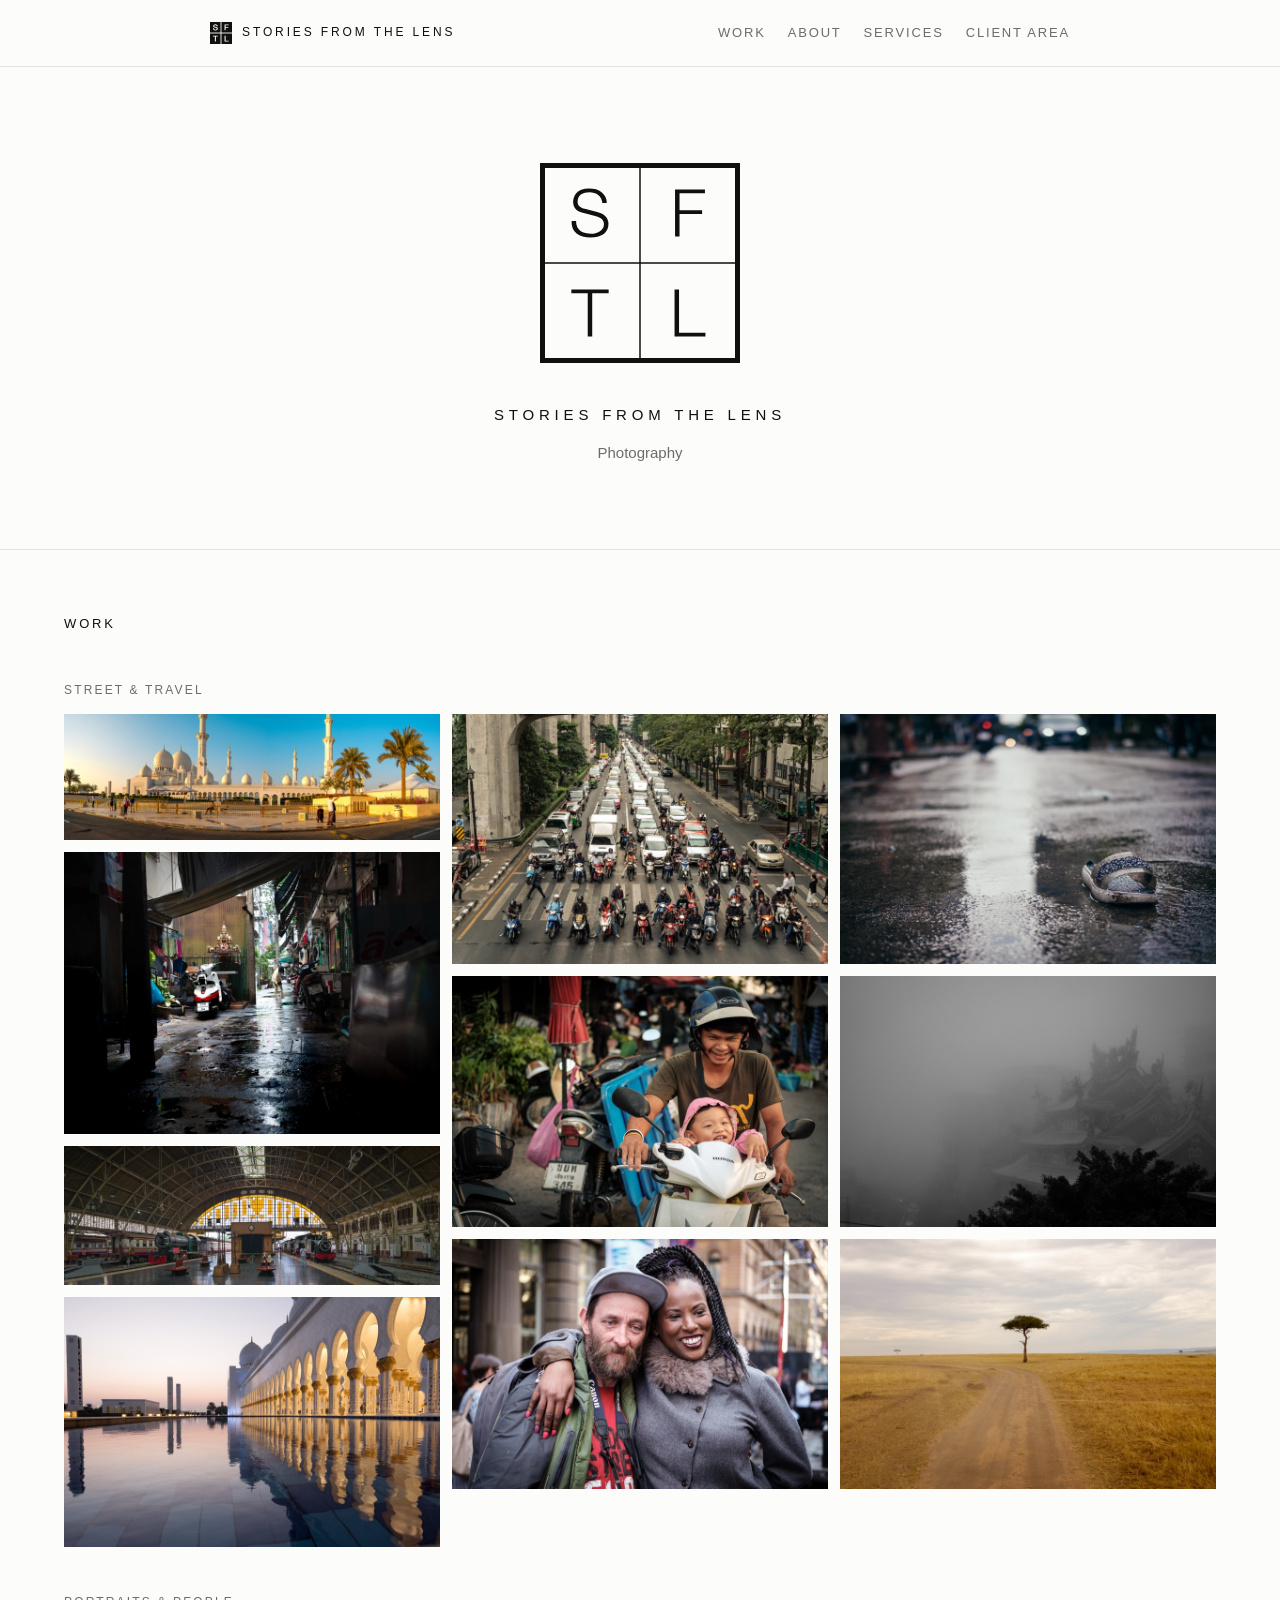
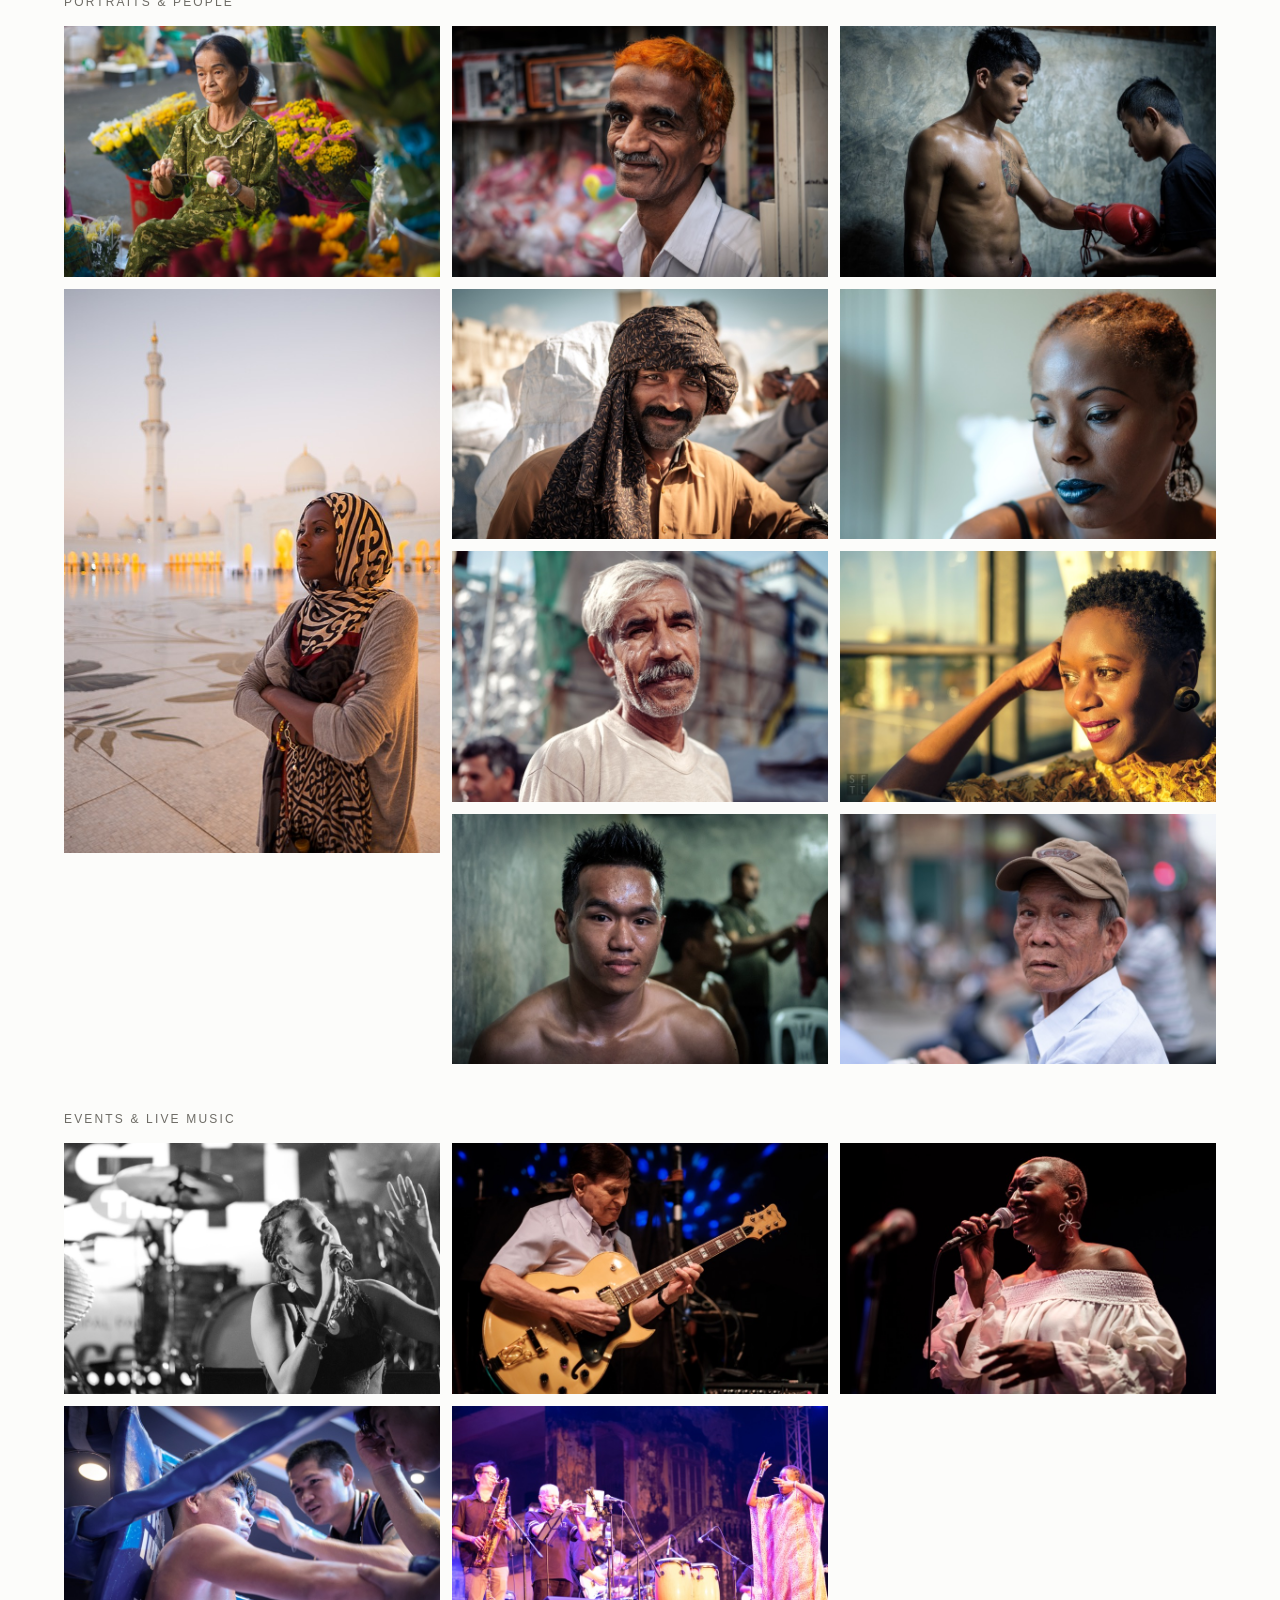
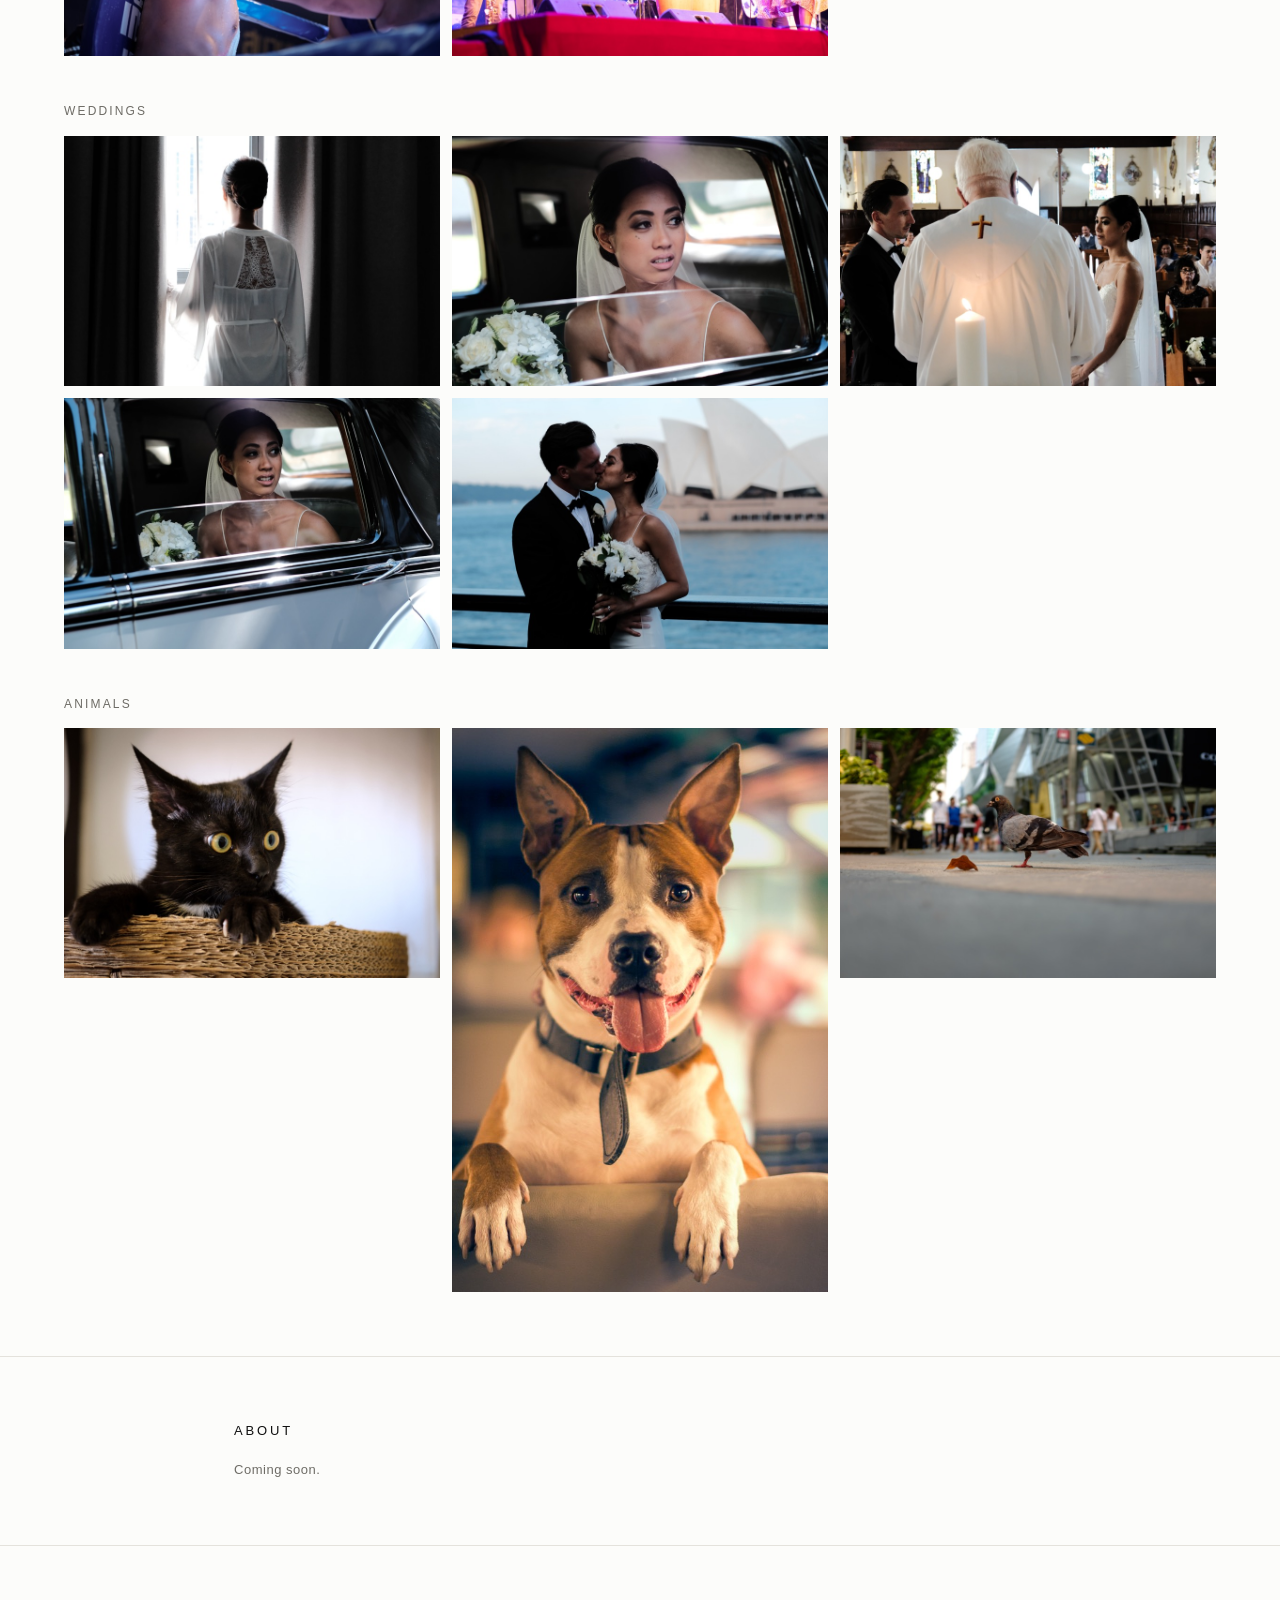
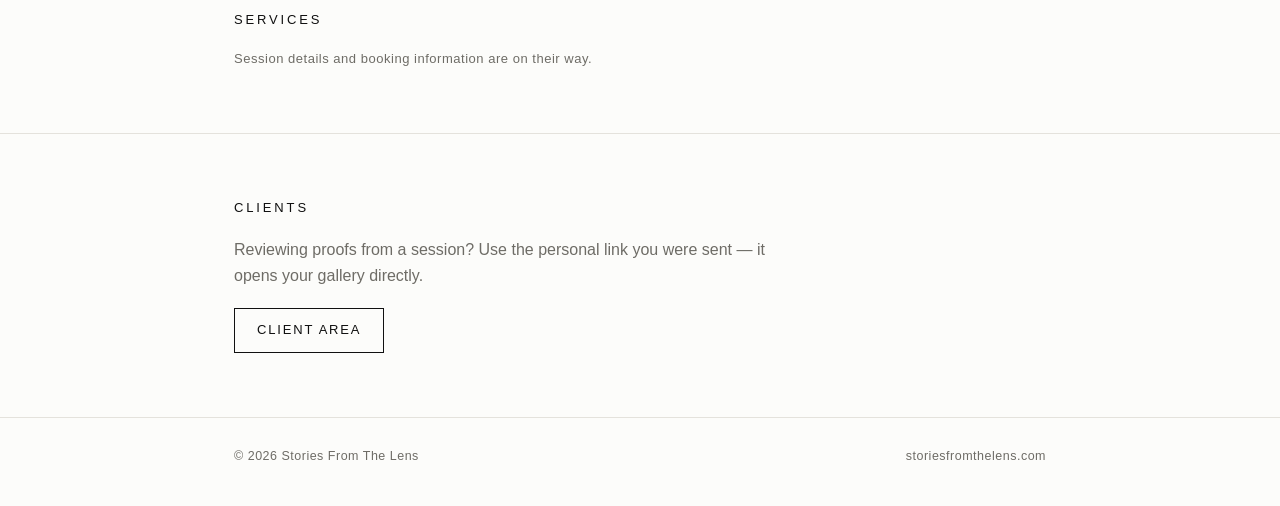
==== commit 780da3e1: "Homepage nav: small-cut mark + text, same fix as client header Co-Authored-By: Claude Fable 5 <norep" ====
--- a/index.html
+++ b/index.html
@@ -38,7 +38,12 @@
     display: flex; align-items: center; gap: 28px;
     padding: 22px 0;
   }
-  .nav img { height: 18px; }
+  .nav .brand {
+    display: inline-flex; align-items: center; gap: 10px;
+    font-size: 12px; letter-spacing: .24em; color: var(--ink);
+    text-decoration: none;
+  }
+  .nav .brand img { width: 22px; height: 22px; display: block; }
   .nav .links { margin-left: auto; display: flex; gap: 22px; flex-wrap: wrap; }
   .nav a {
     font-size: 13px; letter-spacing: .14em; text-transform: uppercase;
@@ -107,7 +112,7 @@
 <body>
 <header>
   <div class="wrap nav">
-    <img src="assets/brand/sftl-lockup.svg" alt="Stories From The Lens">
+    <a class="brand" href="./"><img src="assets/brand/sftl-mark-small.svg" alt=""><span>STORIES FROM THE LENS</span></a>
     <nav class="links">
       <a href="#work">Work</a>
       <a href="#about">About</a>
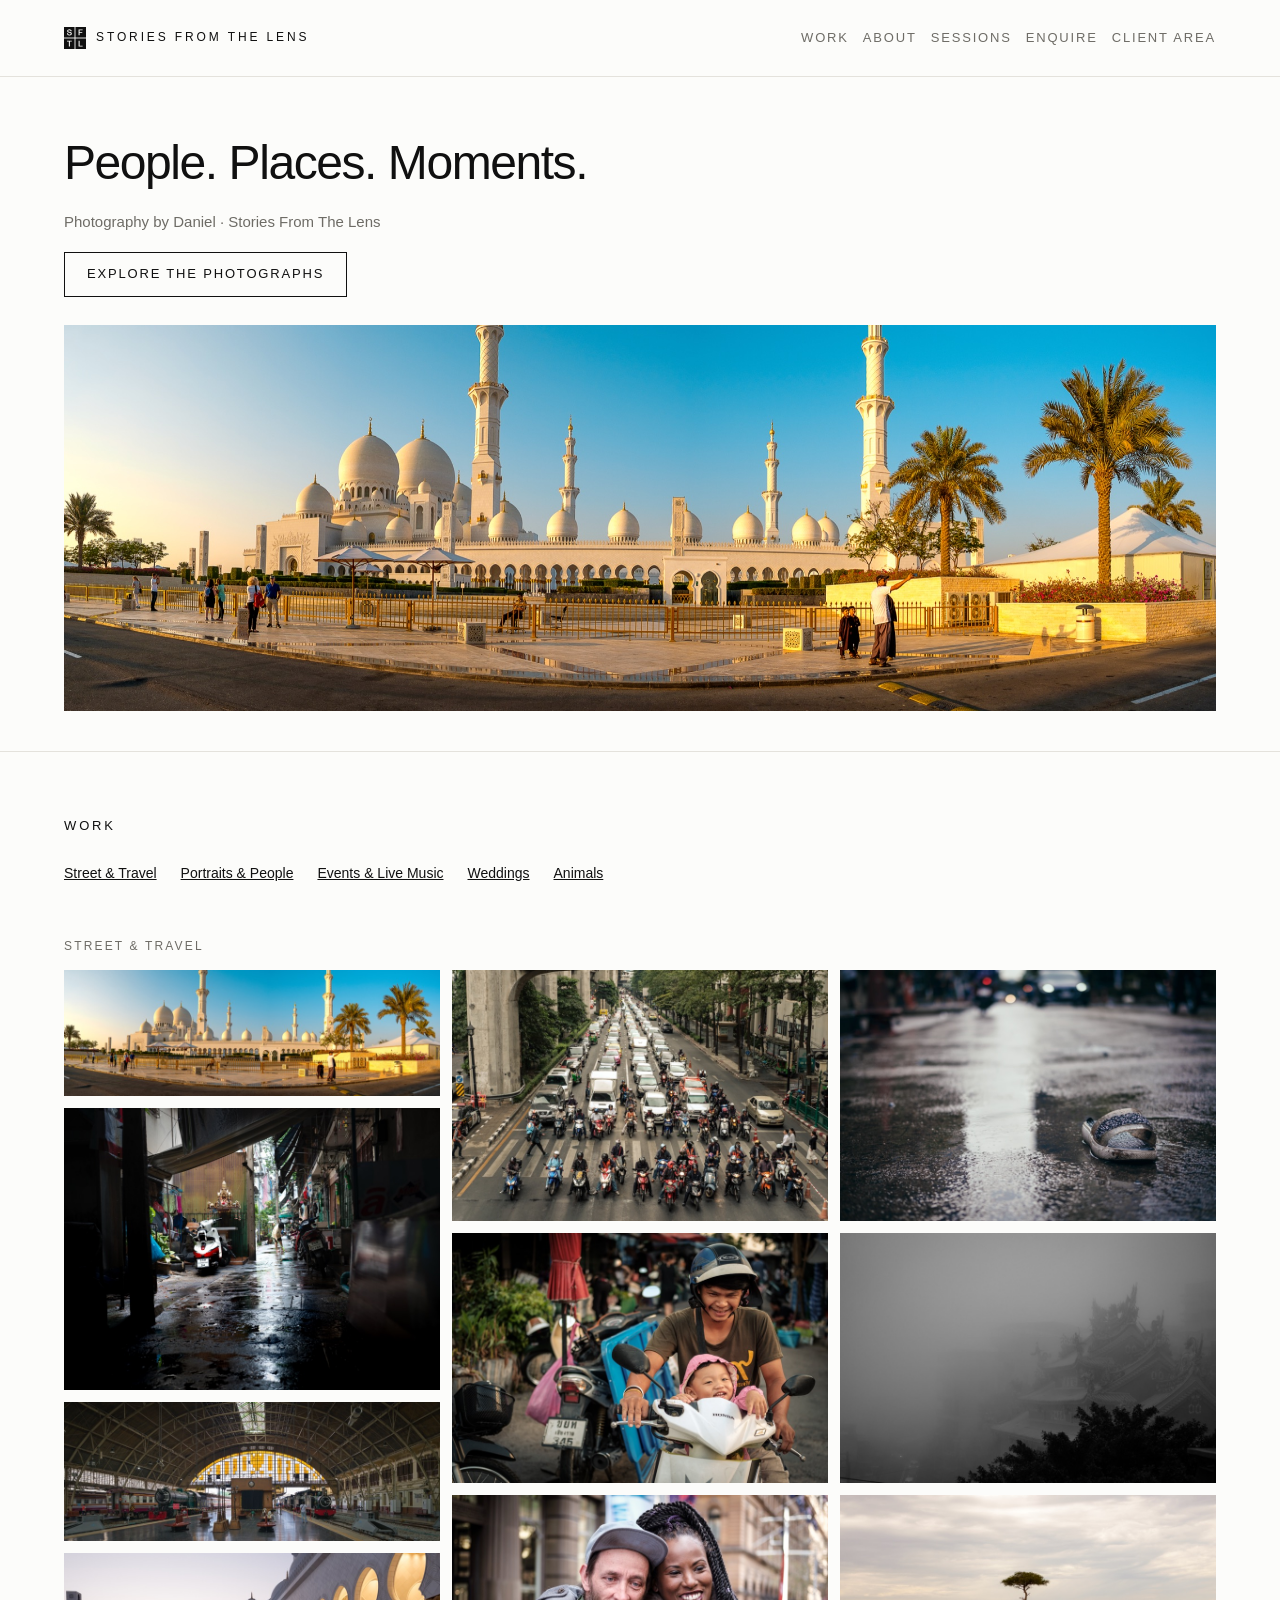
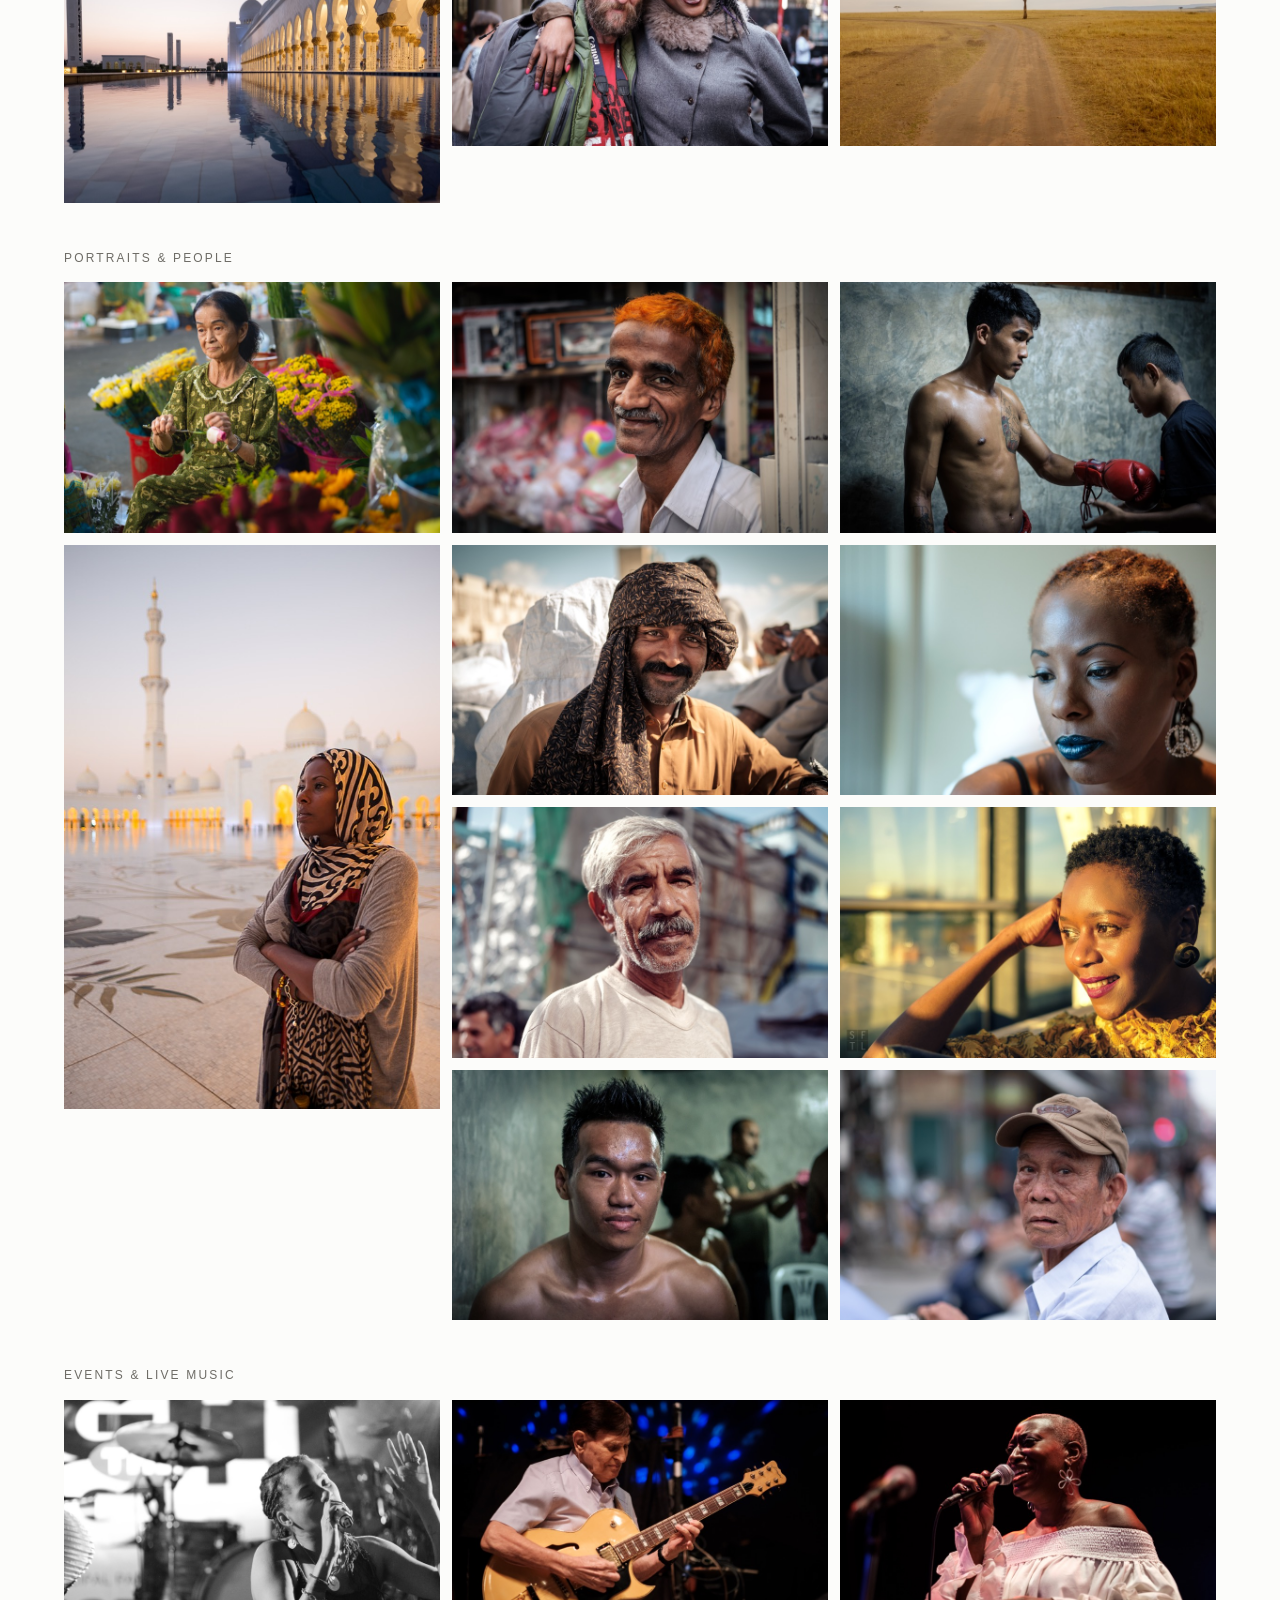
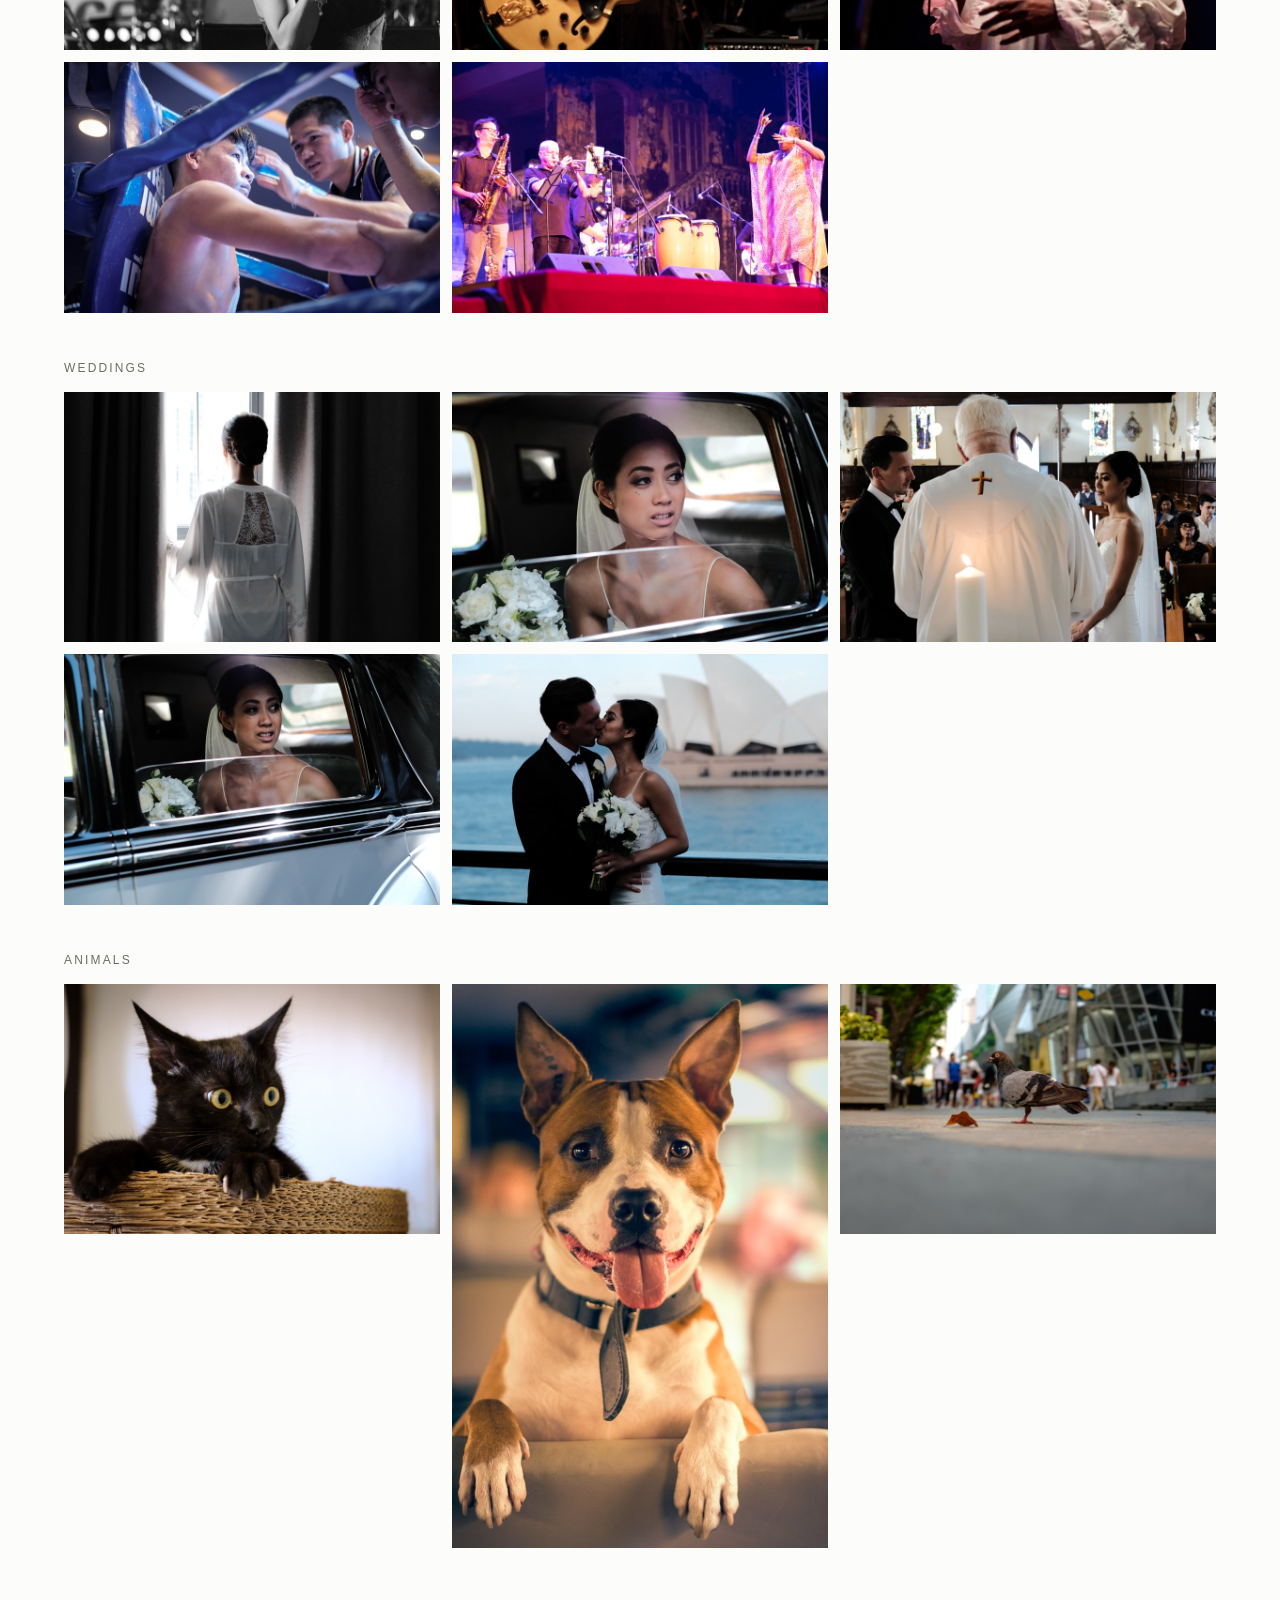
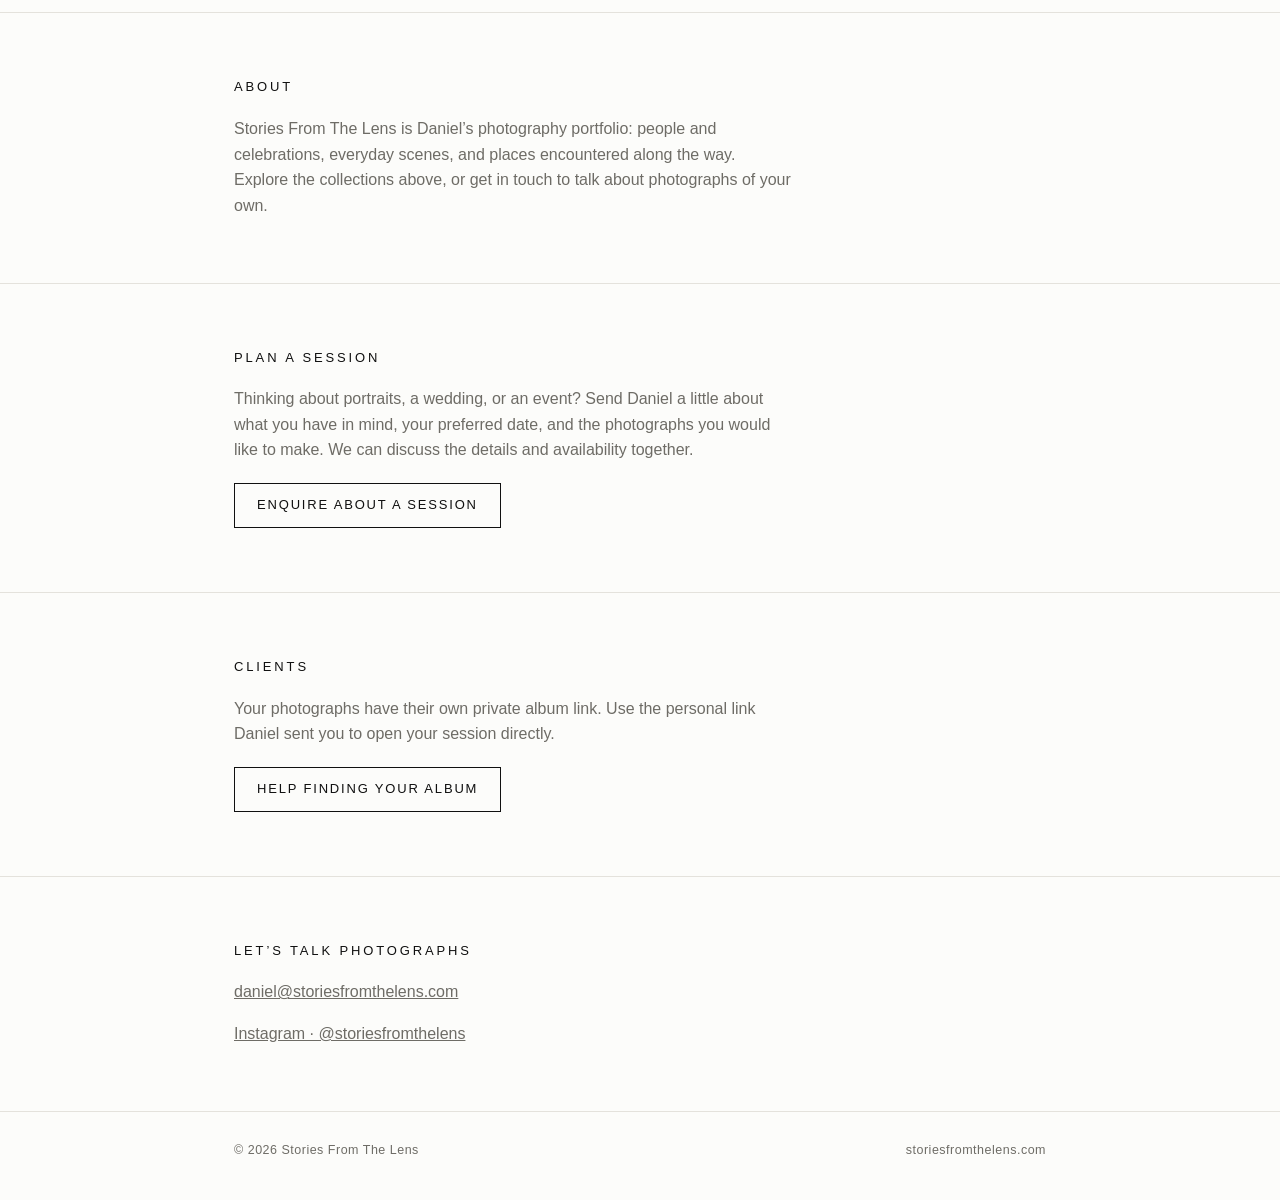
==== commit 952ae78f: "Improve rating reliability, keyboard access and public enquiry flow" ====
--- a/index.html
+++ b/index.html
@@ -13,7 +13,7 @@
 <meta charset="utf-8">
 <meta name="viewport" content="width=device-width, initial-scale=1, viewport-fit=cover">
 <title>Stories From The Lens — Photography</title>
-<meta name="description" content="Stories From The Lens — photography. Portfolio, sessions, and client galleries.">
+<meta name="description" content="Stories From The Lens — photography. Photographs of people, places, and moments. Explore the portfolio and enquire about a session with Daniel.">
 <link rel="icon" type="image/svg+xml" href="assets/brand/favicon.svg">
 <link rel="icon" type="image/png" sizes="32x32" href="assets/brand/favicon-32.png">
 <link rel="icon" type="image/png" sizes="16x16" href="assets/brand/favicon-16.png">
@@ -107,91 +107,124 @@
     display: flex; gap: 16px; flex-wrap: wrap;
   }
   footer .right { margin-left: auto; }
+
+  .nav { max-width: 1200px; padding: 20px 24px; flex-wrap: wrap; }
+  .nav .brand { flex-shrink: 0; }
+  .nav .links { gap: 14px; }
+  .nav a { display: inline-flex; align-items: center; min-height: 36px; }
+  .hero { padding-top: 48px; padding-bottom: 40px; text-align: left; }
+  .hero h1 { font-size: clamp(26px, 4vw, 48px); letter-spacing: -.03em; text-transform: none; }
+  .hero p { margin-top: 8px; }
+  .hero .portal { margin-top: 18px; }
+  .hero img.hero-photo { width: 100%; height: auto; margin: 28px 0 0; aspect-ratio: 2.98; object-fit: cover; }
+  .genres { display: flex; gap: 12px 24px; flex-wrap: wrap; }
+  .genres a { min-height: 36px; display: inline-flex; align-items: center; font-size: 14px; }
+  .photo-open { display: block; width: 100%; padding: 0; border: 0; background: none; cursor: pointer; }
+  button:focus-visible, a:focus-visible { outline: 3px solid #C13A2E; outline-offset: 4px; }
+  .lb button:focus-visible { outline-color: #FCFCFA; }
+  .social { margin-top: 16px; }
+  .cat { scroll-margin-top: 20px; }
+  @media (max-width: 650px) {
+    .nav { gap: 12px; padding: 14px 20px; }
+    .nav .brand { font-size: 11px; letter-spacing: .18em; }
+    .nav .links { width: 100%; margin-left: 0; gap: 8px 16px; }
+    .nav .links a { font-size: 11px; }
+    .hero { padding-top: 28px; padding-bottom: 28px; }
+    .hero img.hero-photo { aspect-ratio: 1.8; }
+    section { padding: 40px 0; }
+    .wrap, .wrapwide { padding-left: 20px; padding-right: 20px; }
+    .lb .p, .lb .n { top: auto; bottom: 8px; transform: none; }
+    .lb img { max-height: 78vh; }
+  }
 </style>
 </head>
 <body>
 <header>
   <div class="wrap nav">
     <a class="brand" href="./"><img src="assets/brand/sftl-mark-small.svg" alt=""><span>STORIES FROM THE LENS</span></a>
-    <nav class="links">
+    <nav class="links" aria-label="Main navigation">
       <a href="#work">Work</a>
       <a href="#about">About</a>
-      <a href="#services">Services</a>
+      <a href="#services">Sessions</a>
+      <a href="#contact">Enquire</a>
       <a href="client/">Client area</a>
     </nav>
   </div>
 </header>
 
-<div class="hero wrap">
-  <img src="assets/brand/sftl-mark-light.svg" alt="">
-  <h1>Stories From The Lens</h1>
-  <p>Photography</p>
+<main>
+<div class="hero wrapwide">
+  <div class="hero-copy"><h1>People. Places. Moments.</h1>
+  <p>Photography by Daniel · Stories From The Lens</p>
+  <a class="portal" href="#work">Explore the photographs</a></div>
+  <img class="hero-photo" src="assets/work/full/sftl_1612060130-pano.jpg" alt="A mosque and minarets in warm evening light" fetchpriority="high">
 </div>
 
 <section id="work">
   <div class="wrapwide">
     <h2>Work</h2>
-
-    <div class="cat">
+    <nav class="genres" aria-label="Photography categories"><a href="#street-travel">Street &amp; Travel</a><a href="#portraits">Portraits &amp; People</a><a href="#events">Events &amp; Live Music</a><a href="#weddings">Weddings</a><a href="#animals">Animals</a></nav>
+
+    <div class="cat" id="street-travel">
       <h3>Street &amp; Travel</h3>
       <div class="masonry">
-        <figure><img loading="lazy" src="assets/work/thumb/sftl_1612060130-pano.jpg" data-full="assets/work/full/sftl_1612060130-pano.jpg" alt="Travel photography"></figure>
-        <figure><img loading="lazy" src="assets/work/thumb/20260510_aeropresstaladnoi_0051.jpg" data-full="assets/work/full/20260510_aeropresstaladnoi_0051.jpg" alt="Street photography"></figure>
-        <figure><img loading="lazy" src="assets/work/thumb/20260510_aeropresstaladnoi_0071.jpg" data-full="assets/work/full/20260510_aeropresstaladnoi_0071.jpg" alt="Travel photography"></figure>
-        <figure><img loading="lazy" src="assets/work/thumb/sftl_1612070277.jpg" data-full="assets/work/full/sftl_1612070277.jpg" alt="Travel photography"></figure>
-        <figure><img loading="lazy" src="assets/work/thumb/sftl_1612160599.jpg" data-full="assets/work/full/sftl_1612160599.jpg" alt="Street photography"></figure>
-        <figure><img loading="lazy" src="assets/work/thumb/sftl_1612221221.jpg" data-full="assets/work/full/sftl_1612221221.jpg" alt="Street photography"></figure>
-        <figure><img loading="lazy" src="assets/work/thumb/sftl_1708105515.jpg" data-full="assets/work/full/sftl_1708105515.jpg" alt="Street photography"></figure>
-        <figure><img loading="lazy" src="assets/work/thumb/sftl_1710145615.jpg" data-full="assets/work/full/sftl_1710145615.jpg" alt="Street photography"></figure>
-        <figure><img loading="lazy" src="assets/work/thumb/sftl_1802167799.jpg" data-full="assets/work/full/sftl_1802167799.jpg" alt="Landscape photography"></figure>
-        <figure><img loading="lazy" src="assets/work/thumb/moses_1508310967.jpg" data-full="assets/work/full/moses_1508310967.jpg" alt="Landscape photography"></figure>
-      </div>
-    </div>
-
-    <div class="cat">
+        <figure><button class="photo-open" aria-label="View photograph 1: Travel photography"><img loading="lazy" src="assets/work/thumb/sftl_1612060130-pano.jpg" data-full="assets/work/full/sftl_1612060130-pano.jpg" alt="Travel photography"></button></figure>
+        <figure><button class="photo-open" aria-label="View photograph 2: Street photography"><img loading="lazy" src="assets/work/thumb/20260510_aeropresstaladnoi_0051.jpg" data-full="assets/work/full/20260510_aeropresstaladnoi_0051.jpg" alt="Street photography"></button></figure>
+        <figure><button class="photo-open" aria-label="View photograph 3: Travel photography"><img loading="lazy" src="assets/work/thumb/20260510_aeropresstaladnoi_0071.jpg" data-full="assets/work/full/20260510_aeropresstaladnoi_0071.jpg" alt="Travel photography"></button></figure>
+        <figure><button class="photo-open" aria-label="View photograph 4: Travel photography"><img loading="lazy" src="assets/work/thumb/sftl_1612070277.jpg" data-full="assets/work/full/sftl_1612070277.jpg" alt="Travel photography"></button></figure>
+        <figure><button class="photo-open" aria-label="View photograph 5: Street photography"><img loading="lazy" src="assets/work/thumb/sftl_1612160599.jpg" data-full="assets/work/full/sftl_1612160599.jpg" alt="Street photography"></button></figure>
+        <figure><button class="photo-open" aria-label="View photograph 6: Street photography"><img loading="lazy" src="assets/work/thumb/sftl_1612221221.jpg" data-full="assets/work/full/sftl_1612221221.jpg" alt="Street photography"></button></figure>
+        <figure><button class="photo-open" aria-label="View photograph 7: Street photography"><img loading="lazy" src="assets/work/thumb/sftl_1708105515.jpg" data-full="assets/work/full/sftl_1708105515.jpg" alt="Street photography"></button></figure>
+        <figure><button class="photo-open" aria-label="View photograph 8: Street photography"><img loading="lazy" src="assets/work/thumb/sftl_1710145615.jpg" data-full="assets/work/full/sftl_1710145615.jpg" alt="Street photography"></button></figure>
+        <figure><button class="photo-open" aria-label="View photograph 9: Landscape photography"><img loading="lazy" src="assets/work/thumb/sftl_1802167799.jpg" data-full="assets/work/full/sftl_1802167799.jpg" alt="Landscape photography"></button></figure>
+        <figure><button class="photo-open" aria-label="View photograph 10: Landscape photography"><img loading="lazy" src="assets/work/thumb/moses_1508310967.jpg" data-full="assets/work/full/moses_1508310967.jpg" alt="Landscape photography"></button></figure>
+      </div>
+    </div>
+
+    <div class="cat" id="portraits">
       <h3>Portraits &amp; People</h3>
       <div class="masonry">
-        <figure><img loading="lazy" src="assets/work/thumb/20260525_danang_0146-6.jpg" data-full="assets/work/full/20260525_danang_0146-6.jpg" alt="Flower vendor, Da Nang"></figure>
-        <figure><img loading="lazy" src="assets/work/thumb/sftl_1612070255.jpg" data-full="assets/work/full/sftl_1612070255.jpg" alt="Portrait photography"></figure>
-        <figure><img loading="lazy" src="assets/work/thumb/sftl_1612110036.jpg" data-full="assets/work/full/sftl_1612110036.jpg" alt="Portrait photography"></figure>
-        <figure><img loading="lazy" src="assets/work/thumb/sftl_1612110056.jpg" data-full="assets/work/full/sftl_1612110056.jpg" alt="Portrait photography"></figure>
-        <figure><img loading="lazy" src="assets/work/thumb/sftl_1612110084.jpg" data-full="assets/work/full/sftl_1612110084.jpg" alt="Portrait photography"></figure>
-        <figure><img loading="lazy" src="assets/work/thumb/sftl_1612251600.jpg" data-full="assets/work/full/sftl_1612251600.jpg" alt="Portrait photography"></figure>
-        <figure><img loading="lazy" src="assets/work/thumb/sftl_1612251664.jpg" data-full="assets/work/full/sftl_1612251664.jpg" alt="Portrait photography"></figure>
-        <figure><img loading="lazy" src="assets/work/thumb/sftl_1705215051-2.jpg" data-full="assets/work/full/sftl_1705215051-2.jpg" alt="Beauty portrait"></figure>
-        <figure><img loading="lazy" src="assets/work/thumb/sftl_1705215207.jpg" data-full="assets/work/full/sftl_1705215207.jpg" alt="Portrait photography"></figure>
-        <figure><img loading="lazy" src="assets/work/thumb/sftl_1804298199.jpg" data-full="assets/work/full/sftl_1804298199.jpg" alt="Portrait photography"></figure>
-      </div>
-    </div>
-
-    <div class="cat">
+        <figure><button class="photo-open" aria-label="View photograph 11: Flower vendor, Da Nang"><img loading="lazy" src="assets/work/thumb/20260525_danang_0146-6.jpg" data-full="assets/work/full/20260525_danang_0146-6.jpg" alt="Flower vendor, Da Nang"></button></figure>
+        <figure><button class="photo-open" aria-label="View photograph 12: Portrait photography"><img loading="lazy" src="assets/work/thumb/sftl_1612070255.jpg" data-full="assets/work/full/sftl_1612070255.jpg" alt="Portrait photography"></button></figure>
+        <figure><button class="photo-open" aria-label="View photograph 13: Portrait photography"><img loading="lazy" src="assets/work/thumb/sftl_1612110036.jpg" data-full="assets/work/full/sftl_1612110036.jpg" alt="Portrait photography"></button></figure>
+        <figure><button class="photo-open" aria-label="View photograph 14: Portrait photography"><img loading="lazy" src="assets/work/thumb/sftl_1612110056.jpg" data-full="assets/work/full/sftl_1612110056.jpg" alt="Portrait photography"></button></figure>
+        <figure><button class="photo-open" aria-label="View photograph 15: Portrait photography"><img loading="lazy" src="assets/work/thumb/sftl_1612110084.jpg" data-full="assets/work/full/sftl_1612110084.jpg" alt="Portrait photography"></button></figure>
+        <figure><button class="photo-open" aria-label="View photograph 16: Portrait photography"><img loading="lazy" src="assets/work/thumb/sftl_1612251600.jpg" data-full="assets/work/full/sftl_1612251600.jpg" alt="Portrait photography"></button></figure>
+        <figure><button class="photo-open" aria-label="View photograph 17: Portrait photography"><img loading="lazy" src="assets/work/thumb/sftl_1612251664.jpg" data-full="assets/work/full/sftl_1612251664.jpg" alt="Portrait photography"></button></figure>
+        <figure><button class="photo-open" aria-label="View photograph 18: Beauty portrait"><img loading="lazy" src="assets/work/thumb/sftl_1705215051-2.jpg" data-full="assets/work/full/sftl_1705215051-2.jpg" alt="Beauty portrait"></button></figure>
+        <figure><button class="photo-open" aria-label="View photograph 19: Portrait photography"><img loading="lazy" src="assets/work/thumb/sftl_1705215207.jpg" data-full="assets/work/full/sftl_1705215207.jpg" alt="Portrait photography"></button></figure>
+        <figure><button class="photo-open" aria-label="View photograph 20: Portrait photography"><img loading="lazy" src="assets/work/thumb/sftl_1804298199.jpg" data-full="assets/work/full/sftl_1804298199.jpg" alt="Portrait photography"></button></figure>
+      </div>
+    </div>
+
+    <div class="cat" id="events">
       <h3>Events &amp; Live Music</h3>
       <div class="masonry">
-        <figure><img loading="lazy" src="assets/work/thumb/sftl_1610079539.jpg" data-full="assets/work/full/sftl_1610079539.jpg" alt="Event photography"></figure>
-        <figure><img loading="lazy" src="assets/work/thumb/sftl_1612251696.jpg" data-full="assets/work/full/sftl_1612251696.jpg" alt="Muay Thai fight night"></figure>
-        <figure><img loading="lazy" src="assets/work/thumb/sftl_1710155801.jpg" data-full="assets/work/full/sftl_1710155801.jpg" alt="Live music photography"></figure>
-        <figure><img loading="lazy" src="assets/work/thumb/sftl_1804308375.jpg" data-full="assets/work/full/sftl_1804308375.jpg" alt="Event photography"></figure>
-        <figure><img loading="lazy" src="assets/work/thumb/sftl_1712177070.jpg" data-full="assets/work/full/sftl_1712177070.jpg" alt="Live music photography"></figure>
-      </div>
-    </div>
-
-    <div class="cat">
+        <figure><button class="photo-open" aria-label="View photograph 21: Event photography"><img loading="lazy" src="assets/work/thumb/sftl_1610079539.jpg" data-full="assets/work/full/sftl_1610079539.jpg" alt="Event photography"></button></figure>
+        <figure><button class="photo-open" aria-label="View photograph 22: Muay Thai fight night"><img loading="lazy" src="assets/work/thumb/sftl_1612251696.jpg" data-full="assets/work/full/sftl_1612251696.jpg" alt="Muay Thai fight night"></button></figure>
+        <figure><button class="photo-open" aria-label="View photograph 23: Live music photography"><img loading="lazy" src="assets/work/thumb/sftl_1710155801.jpg" data-full="assets/work/full/sftl_1710155801.jpg" alt="Live music photography"></button></figure>
+        <figure><button class="photo-open" aria-label="View photograph 24: Event photography"><img loading="lazy" src="assets/work/thumb/sftl_1804308375.jpg" data-full="assets/work/full/sftl_1804308375.jpg" alt="Event photography"></button></figure>
+        <figure><button class="photo-open" aria-label="View photograph 25: Live music photography"><img loading="lazy" src="assets/work/thumb/sftl_1712177070.jpg" data-full="assets/work/full/sftl_1712177070.jpg" alt="Live music photography"></button></figure>
+      </div>
+    </div>
+
+    <div class="cat" id="weddings">
       <h3>Weddings</h3>
       <div class="masonry">
-        <figure><img loading="lazy" src="assets/work/thumb/sftl_1702112024138.jpg" data-full="assets/work/full/sftl_1702112024138.jpg" alt="Wedding photography"></figure>
-        <figure><img loading="lazy" src="assets/work/thumb/sftl_1702112024336.jpg" data-full="assets/work/full/sftl_1702112024336.jpg" alt="Wedding photography"></figure>
-        <figure><img loading="lazy" src="assets/work/thumb/sftl_1702112024338.jpg" data-full="assets/work/full/sftl_1702112024338.jpg" alt="Wedding photography"></figure>
-        <figure><img loading="lazy" src="assets/work/thumb/sftl_1702112024748.jpg" data-full="assets/work/full/sftl_1702112024748.jpg" alt="Wedding photography"></figure>
-        <figure><img loading="lazy" src="assets/work/thumb/sftl_1702114419.jpg" data-full="assets/work/full/sftl_1702114419.jpg" alt="Wedding ceremony"></figure>
-      </div>
-    </div>
-
-    <div class="cat">
+        <figure><button class="photo-open" aria-label="View photograph 26: Wedding photography"><img loading="lazy" src="assets/work/thumb/sftl_1702112024138.jpg" data-full="assets/work/full/sftl_1702112024138.jpg" alt="Wedding photography"></button></figure>
+        <figure><button class="photo-open" aria-label="View photograph 27: Wedding photography"><img loading="lazy" src="assets/work/thumb/sftl_1702112024336.jpg" data-full="assets/work/full/sftl_1702112024336.jpg" alt="Wedding photography"></button></figure>
+        <figure><button class="photo-open" aria-label="View photograph 28: Wedding photography"><img loading="lazy" src="assets/work/thumb/sftl_1702112024338.jpg" data-full="assets/work/full/sftl_1702112024338.jpg" alt="Wedding photography"></button></figure>
+        <figure><button class="photo-open" aria-label="View photograph 29: Wedding photography"><img loading="lazy" src="assets/work/thumb/sftl_1702112024748.jpg" data-full="assets/work/full/sftl_1702112024748.jpg" alt="Wedding photography"></button></figure>
+        <figure><button class="photo-open" aria-label="View photograph 30: Wedding ceremony"><img loading="lazy" src="assets/work/thumb/sftl_1702114419.jpg" data-full="assets/work/full/sftl_1702114419.jpg" alt="Wedding ceremony"></button></figure>
+      </div>
+    </div>
+
+    <div class="cat" id="animals">
       <h3>Animals</h3>
       <div class="masonry">
-        <figure><img loading="lazy" src="assets/work/thumb/sftl_1711186625.jpg" data-full="assets/work/full/sftl_1711186625.jpg" alt="Animal photography"></figure>
-        <figure><img loading="lazy" src="assets/work/thumb/moses_071020_4186.jpg" data-full="assets/work/full/moses_071020_4186.jpg" alt="Animal photography"></figure>
-        <figure><img loading="lazy" src="assets/work/thumb/moses_1509111653.jpg" data-full="assets/work/full/moses_1509111653.jpg" alt="Animal photography"></figure>
+        <figure><button class="photo-open" aria-label="View photograph 31: Animal photography"><img loading="lazy" src="assets/work/thumb/sftl_1711186625.jpg" data-full="assets/work/full/sftl_1711186625.jpg" alt="Animal photography"></button></figure>
+        <figure><button class="photo-open" aria-label="View photograph 32: Animal photography"><img loading="lazy" src="assets/work/thumb/moses_071020_4186.jpg" data-full="assets/work/full/moses_071020_4186.jpg" alt="Animal photography"></button></figure>
+        <figure><button class="photo-open" aria-label="View photograph 33: Animal photography"><img loading="lazy" src="assets/work/thumb/moses_1509111653.jpg" data-full="assets/work/full/moses_1509111653.jpg" alt="Animal photography"></button></figure>
       </div>
     </div>
   </div>
@@ -200,26 +233,32 @@
 <section id="about">
   <div class="wrap">
     <h2>About</h2>
-    <p class="soon">Coming soon.</p>
+    <p>Stories From The Lens is Daniel’s photography portfolio: people and celebrations, everyday scenes, and places encountered along the way. Explore the collections above, or get in touch to talk about photographs of your own.</p>
   </div>
 </section>
 
 <section id="services">
   <div class="wrap">
-    <h2>Services</h2>
-    <p class="soon">Session details and booking information are on their way.</p>
+    <h2>Plan a session</h2>
+    <p>Thinking about portraits, a wedding, or an event? Send Daniel a little about what you have in mind, your preferred date, and the photographs you would like to make. We can discuss the details and availability together.</p>
+    <a class="portal" href="mailto:daniel@storiesfromthelens.com?subject=Photography%20enquiry">Enquire about a session</a>
   </div>
 </section>
 
 <section id="client">
   <div class="wrap">
     <h2>Clients</h2>
-    <p>Reviewing proofs from a session? Use the personal link you were
-    sent — it opens your gallery directly.</p>
-    <a class="portal" href="client/">Client area</a>
+    <p>Your photographs have their own private album link. Use the personal link Daniel sent you to open your session directly.</p>
+    <a class="portal" href="client/">Help finding your album</a>
   </div>
 </section>
 
+<section id="contact"><div class="wrap">
+  <h2>Let’s talk photographs</h2>
+  <p><a href="mailto:daniel@storiesfromthelens.com">daniel@storiesfromthelens.com</a></p>
+  <p class="social"><a href="https://www.instagram.com/storiesfromthelens/" target="_blank" rel="noopener noreferrer">Instagram · @storiesfromthelens</a></p>
+</div></section>
+</main>
 <footer>
   <div class="wrap" style="display:flex;gap:16px;flex-wrap:wrap;width:100%">
     <span>© 2026 Stories From The Lens</span>
@@ -227,12 +266,13 @@
   </div>
 </footer>
 
-<div class="lb" id="lb">
+<div class="lb" id="lb" aria-label="Portfolio photograph">
   <button class="x" aria-label="Close">✕</button>
   <button class="p" aria-label="Previous">‹</button>
   <img id="lbimg" src="" alt="">
   <button class="n" aria-label="Next">›</button>
 </div>
+<script src="assets/js/ui.js"></script>
 <script>
 (function () {
   var figs = Array.prototype.slice.call(document.querySelectorAll("#work [data-full]"));
@@ -241,16 +281,17 @@
     i = (n + figs.length) % figs.length;
     im.src = figs[i].getAttribute("data-full");
     im.alt = figs[i].alt || "";
-    lb.classList.add("open");
-  }
-  function close() { lb.classList.remove("open"); im.src = ""; i = -1; }
-  figs.forEach(function (f, n) { f.addEventListener("click", function () { show(n); }); });
+    SFTLDialog.show(lb);
+  }
+  function close() { SFTLDialog.hide(lb); im.src = ""; i = -1; }
+  figs.forEach(function (f, n) { f.closest("button").addEventListener("click", function () { show(n); }); });
   lb.querySelector(".x").addEventListener("click", close);
   lb.querySelector(".p").addEventListener("click", function (e) { e.stopPropagation(); show(i - 1); });
   lb.querySelector(".n").addEventListener("click", function (e) { e.stopPropagation(); show(i + 1); });
   lb.addEventListener("click", function (e) { if (e.target === lb || e.target === im) close(); });
   document.addEventListener("keydown", function (e) {
     if (!lb.classList.contains("open")) return;
+    if (["Escape", "ArrowLeft", "ArrowRight"].indexOf(e.key) >= 0) e.preventDefault();
     if (e.key === "Escape") close();
     else if (e.key === "ArrowLeft") show(i - 1);
     else if (e.key === "ArrowRight") show(i + 1);
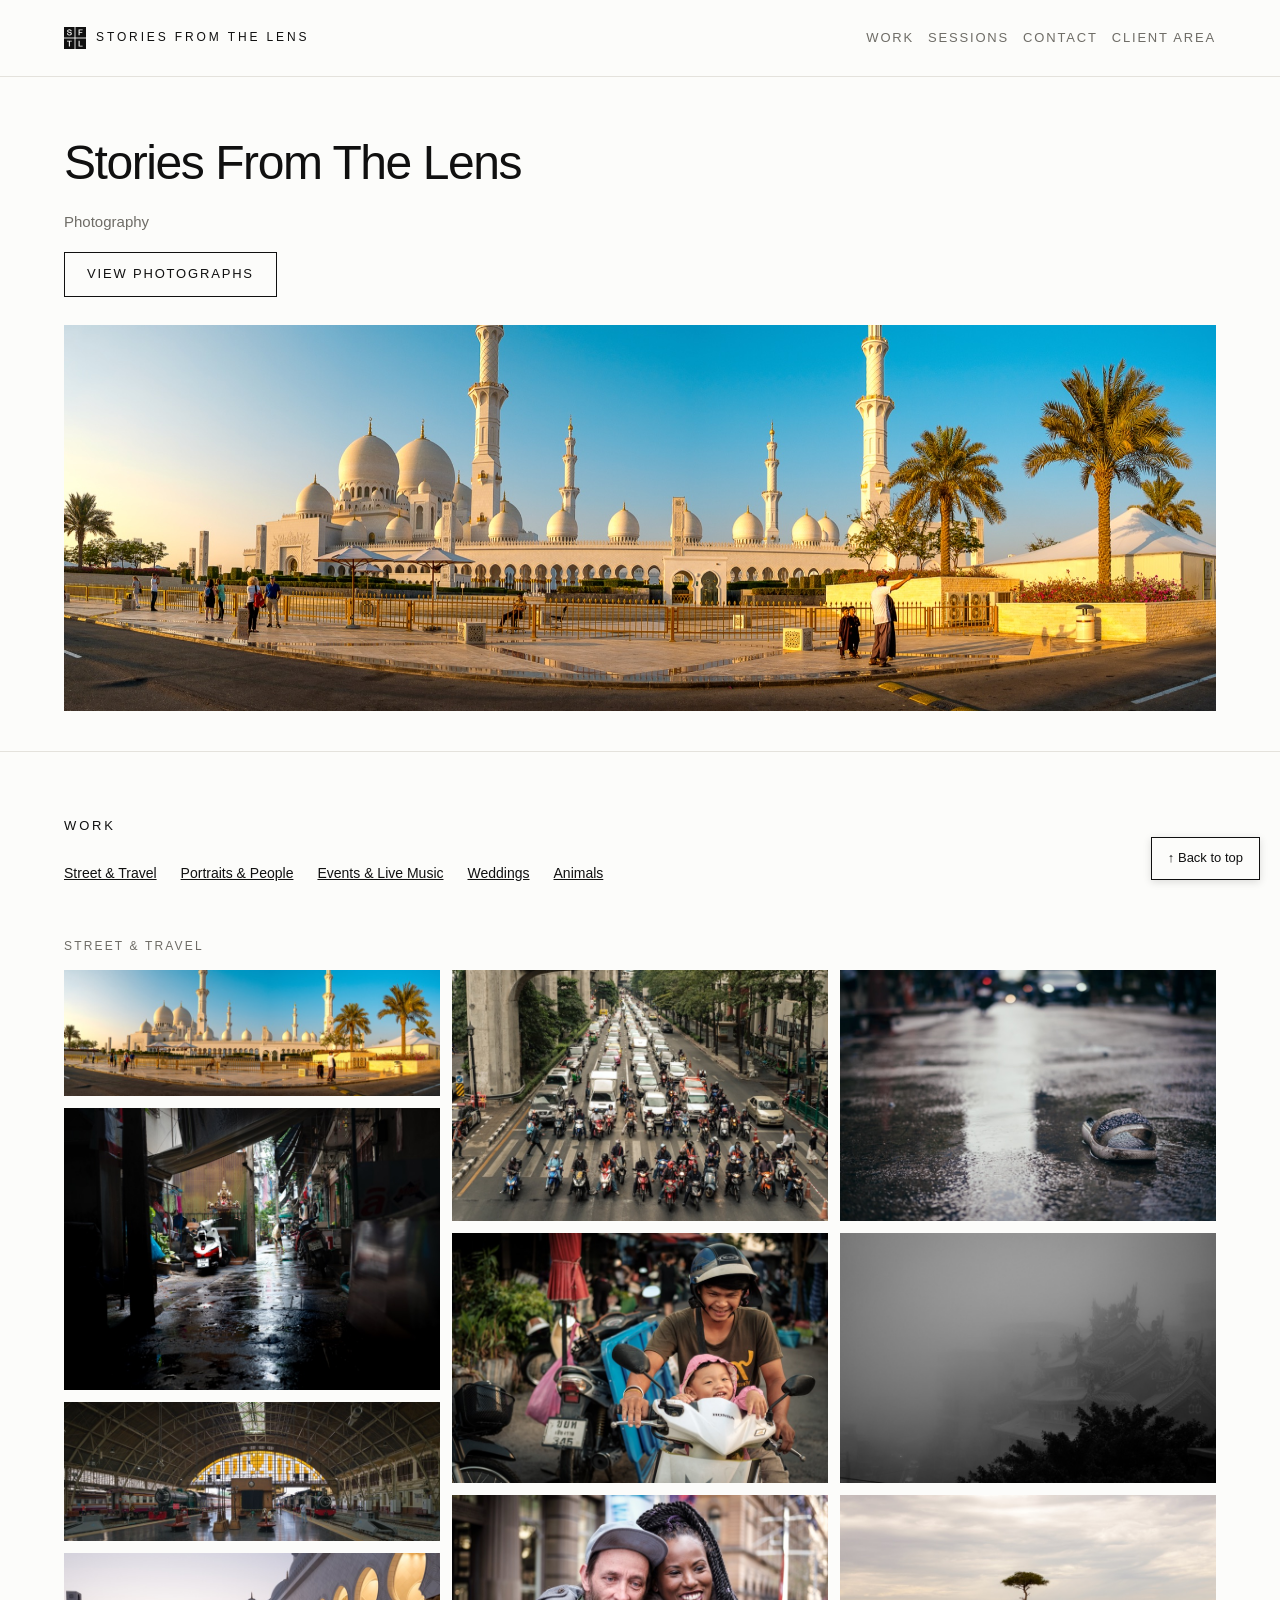
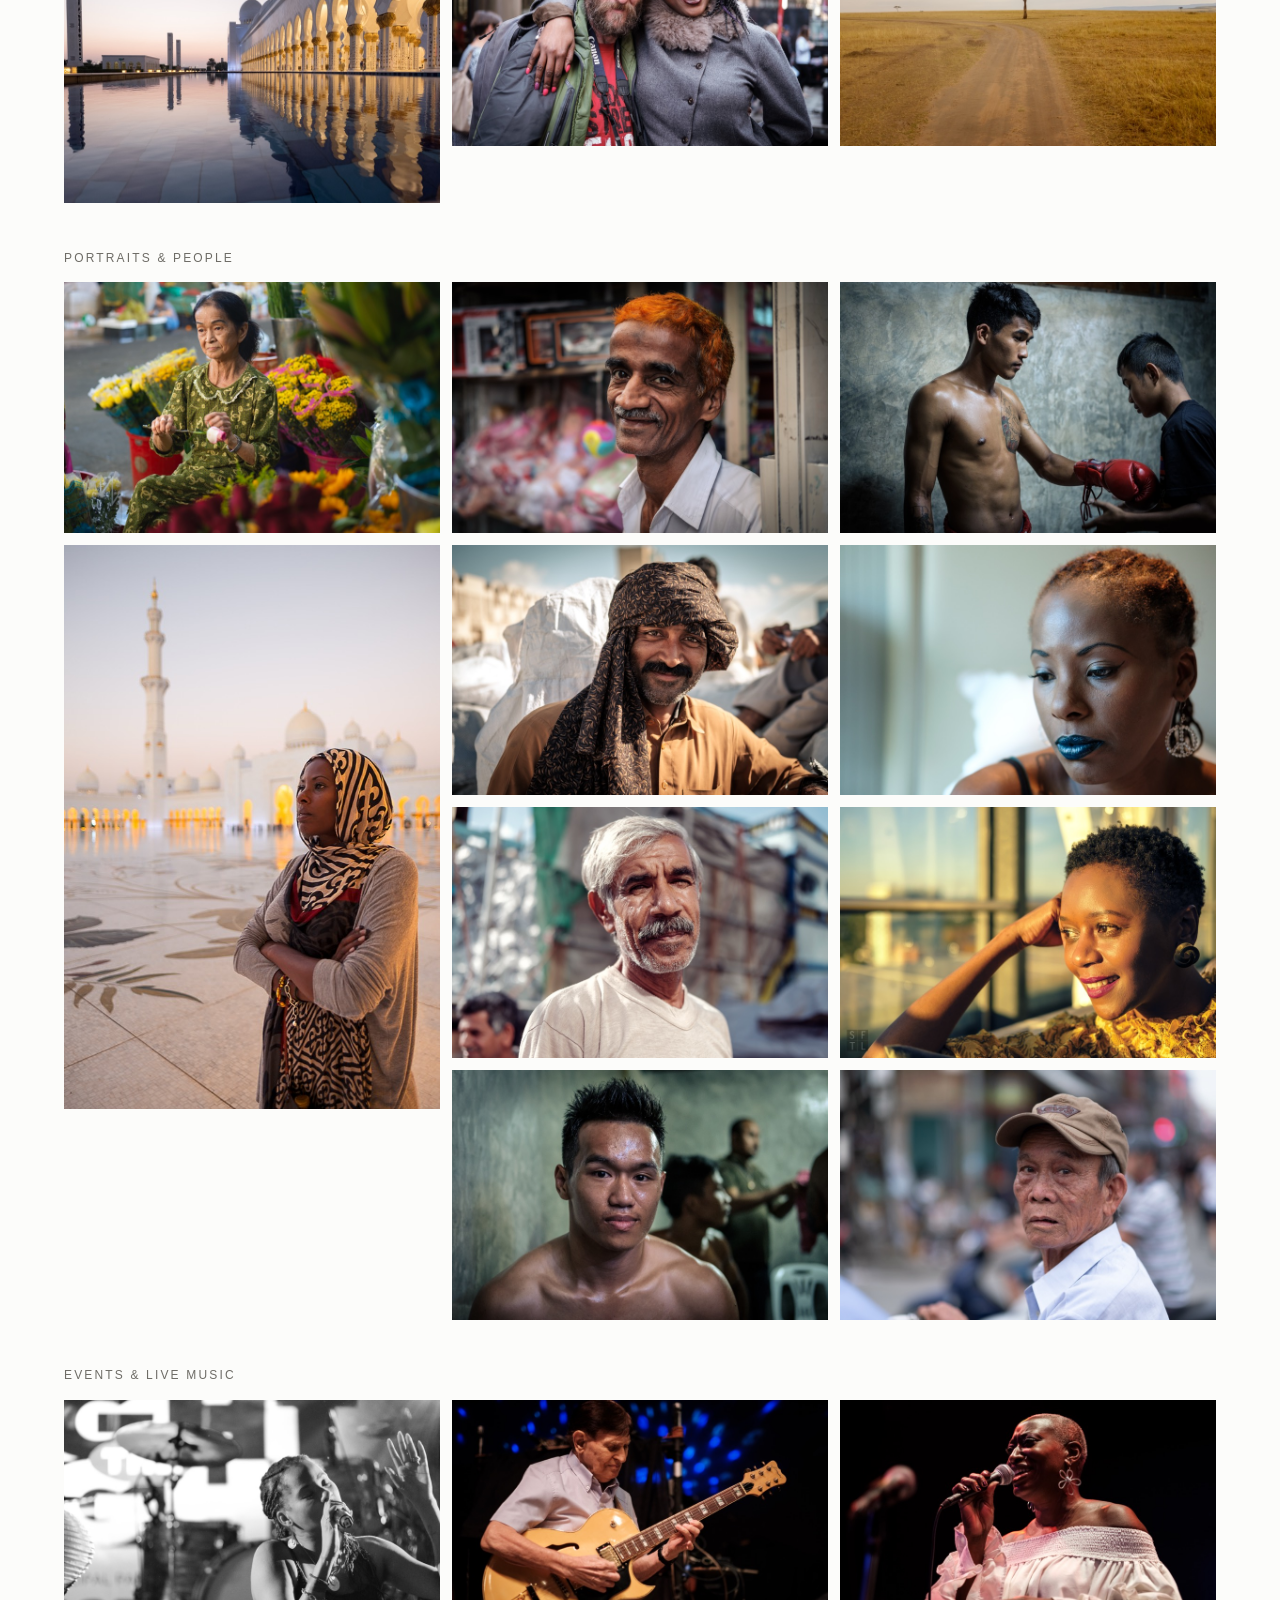
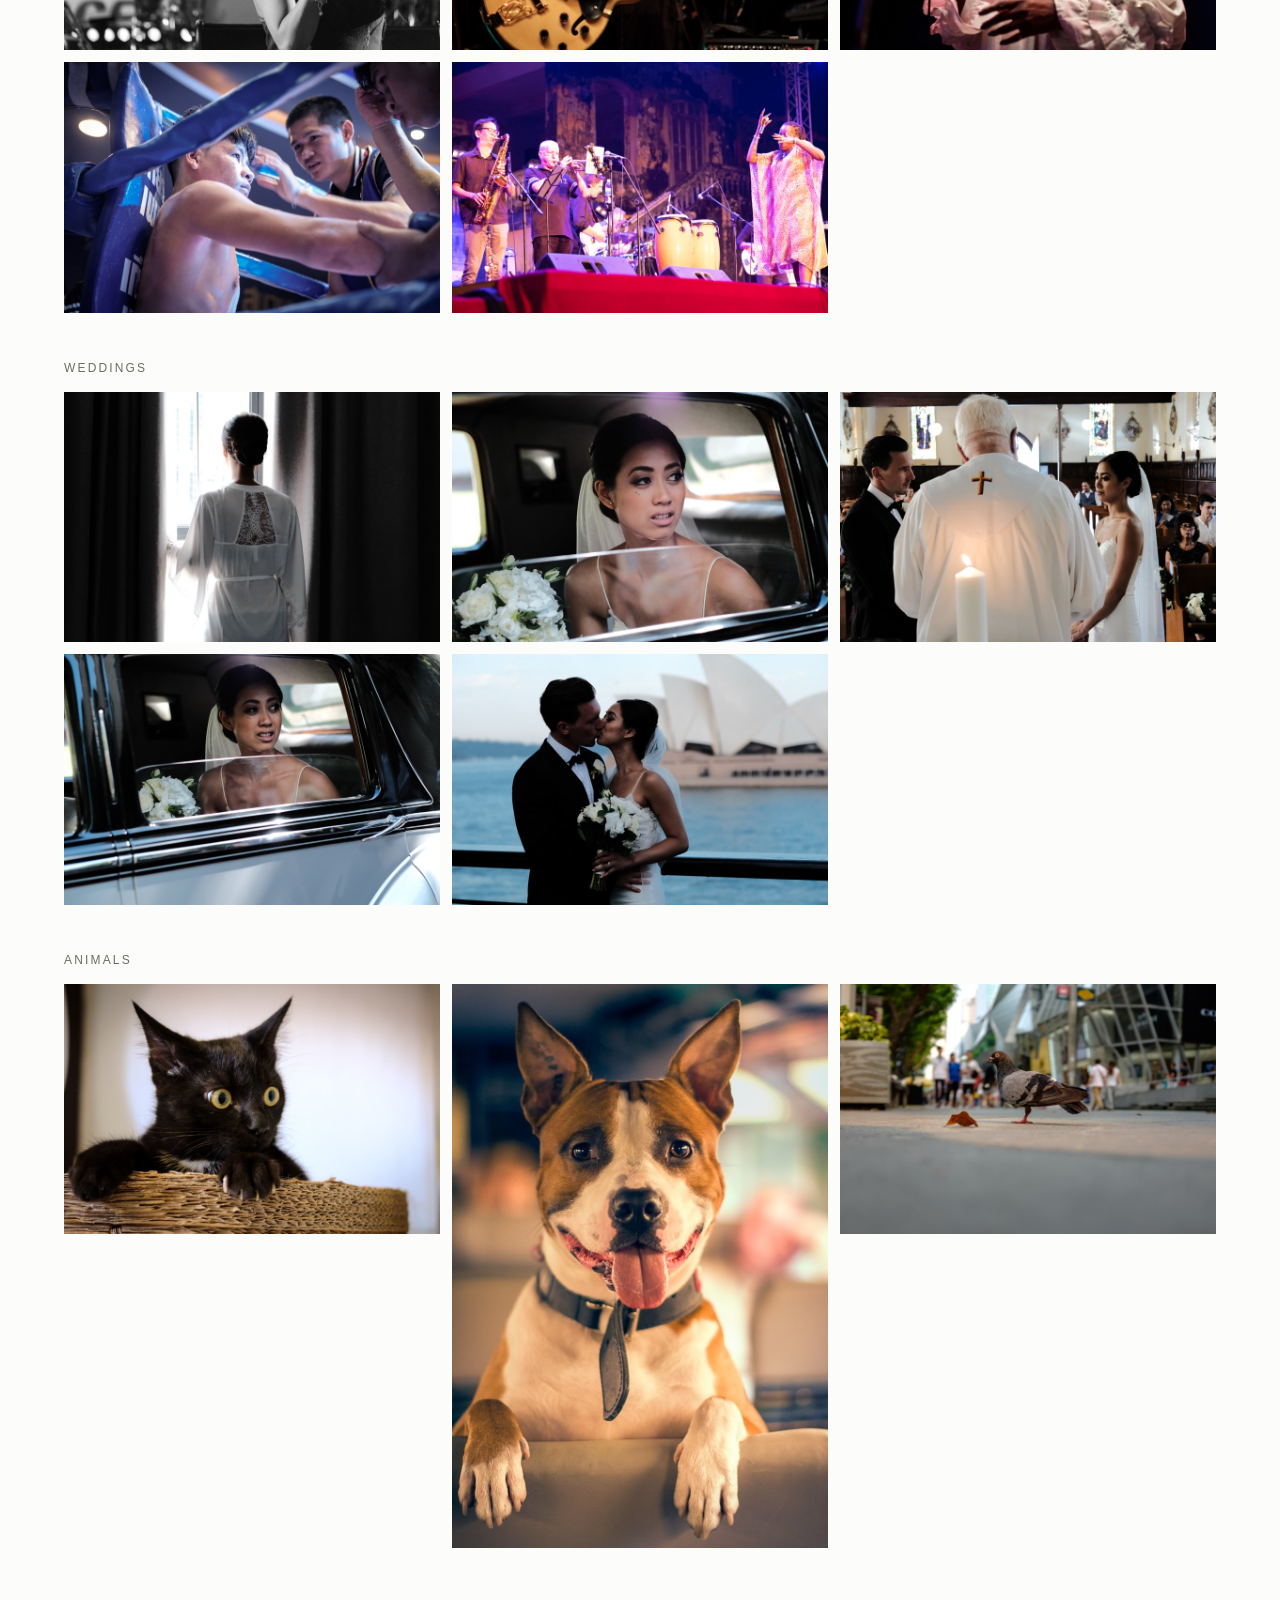
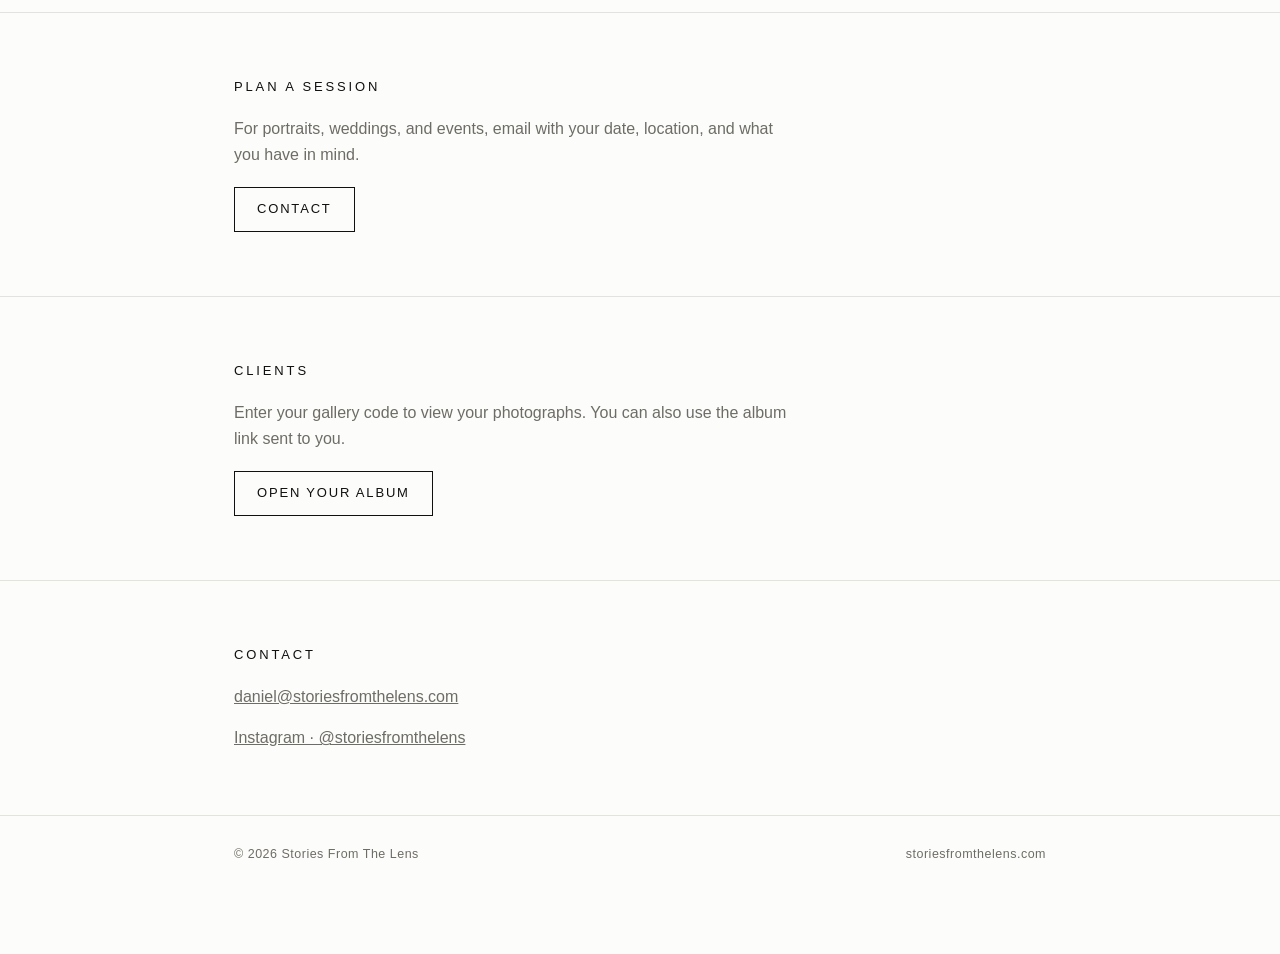
==== commit 627eee35: "Add gallery code entry and simplify website navigation and copy" ====
--- a/index.html
+++ b/index.html
@@ -13,7 +13,7 @@
 <meta charset="utf-8">
 <meta name="viewport" content="width=device-width, initial-scale=1, viewport-fit=cover">
 <title>Stories From The Lens — Photography</title>
-<meta name="description" content="Stories From The Lens — photography. Photographs of people, places, and moments. Explore the portfolio and enquire about a session with Daniel.">
+<meta name="description" content="Photography from Stories From The Lens. Browse the photographs or get in touch about a session.">
 <link rel="icon" type="image/svg+xml" href="assets/brand/favicon.svg">
 <link rel="icon" type="image/png" sizes="32x32" href="assets/brand/favicon-32.png">
 <link rel="icon" type="image/png" sizes="16x16" href="assets/brand/favicon-16.png">
@@ -101,8 +101,14 @@
   }
   .portal:hover { background: var(--ink); color: var(--paper); }
 
+  .back-top {
+    position: fixed; right: 20px; bottom: max(20px, env(safe-area-inset-bottom));
+    z-index: 20; padding: 10px 16px; border: 1px solid var(--ink);
+    background: var(--paper); color: var(--ink); font-size: 13px;
+    text-decoration: none; box-shadow: 0 2px 8px #0002;
+  }
   footer {
-    border-top: 1px solid var(--line); padding: 28px 0 40px;
+    border-top: 1px solid var(--line); padding: 28px 0 90px;
     font-size: 12.5px; color: var(--grey); letter-spacing: .04em;
     display: flex; gap: 16px; flex-wrap: wrap;
   }
@@ -138,15 +144,14 @@
   }
 </style>
 </head>
-<body>
+<body id="top">
 <header>
   <div class="wrap nav">
     <a class="brand" href="./"><img src="assets/brand/sftl-mark-small.svg" alt=""><span>STORIES FROM THE LENS</span></a>
     <nav class="links" aria-label="Main navigation">
       <a href="#work">Work</a>
-      <a href="#about">About</a>
       <a href="#services">Sessions</a>
-      <a href="#contact">Enquire</a>
+      <a href="#contact">Contact</a>
       <a href="client/">Client area</a>
     </nav>
   </div>
@@ -154,9 +159,9 @@
 
 <main>
 <div class="hero wrapwide">
-  <div class="hero-copy"><h1>People. Places. Moments.</h1>
-  <p>Photography by Daniel · Stories From The Lens</p>
-  <a class="portal" href="#work">Explore the photographs</a></div>
+  <div class="hero-copy"><h1>Stories From The Lens</h1>
+  <p>Photography</p>
+  <a class="portal" href="#work">View photographs</a></div>
   <img class="hero-photo" src="assets/work/full/sftl_1612060130-pano.jpg" alt="A mosque and minarets in warm evening light" fetchpriority="high">
 </div>
 
@@ -230,31 +235,24 @@
   </div>
 </section>
 
-<section id="about">
-  <div class="wrap">
-    <h2>About</h2>
-    <p>Stories From The Lens is Daniel’s photography portfolio: people and celebrations, everyday scenes, and places encountered along the way. Explore the collections above, or get in touch to talk about photographs of your own.</p>
-  </div>
-</section>
-
 <section id="services">
   <div class="wrap">
     <h2>Plan a session</h2>
-    <p>Thinking about portraits, a wedding, or an event? Send Daniel a little about what you have in mind, your preferred date, and the photographs you would like to make. We can discuss the details and availability together.</p>
-    <a class="portal" href="mailto:daniel@storiesfromthelens.com?subject=Photography%20enquiry">Enquire about a session</a>
+    <p>For portraits, weddings, and events, email with your date, location, and what you have in mind.</p>
+    <a class="portal" href="mailto:daniel@storiesfromthelens.com?subject=Photography%20enquiry">Contact</a>
   </div>
 </section>
 
 <section id="client">
   <div class="wrap">
     <h2>Clients</h2>
-    <p>Your photographs have their own private album link. Use the personal link Daniel sent you to open your session directly.</p>
-    <a class="portal" href="client/">Help finding your album</a>
+    <p>Enter your gallery code to view your photographs. You can also use the album link sent to you.</p>
+    <a class="portal" href="client/">Open your album</a>
   </div>
 </section>
 
 <section id="contact"><div class="wrap">
-  <h2>Let’s talk photographs</h2>
+  <h2>Contact</h2>
   <p><a href="mailto:daniel@storiesfromthelens.com">daniel@storiesfromthelens.com</a></p>
   <p class="social"><a href="https://www.instagram.com/storiesfromthelens/" target="_blank" rel="noopener noreferrer">Instagram · @storiesfromthelens</a></p>
 </div></section>
@@ -265,6 +263,8 @@
     <span class="right">storiesfromthelens.com</span>
   </div>
 </footer>
+
+<a class="back-top" href="#top">↑ Back to top</a>
 
 <div class="lb" id="lb" aria-label="Portfolio photograph">
   <button class="x" aria-label="Close">✕</button>
